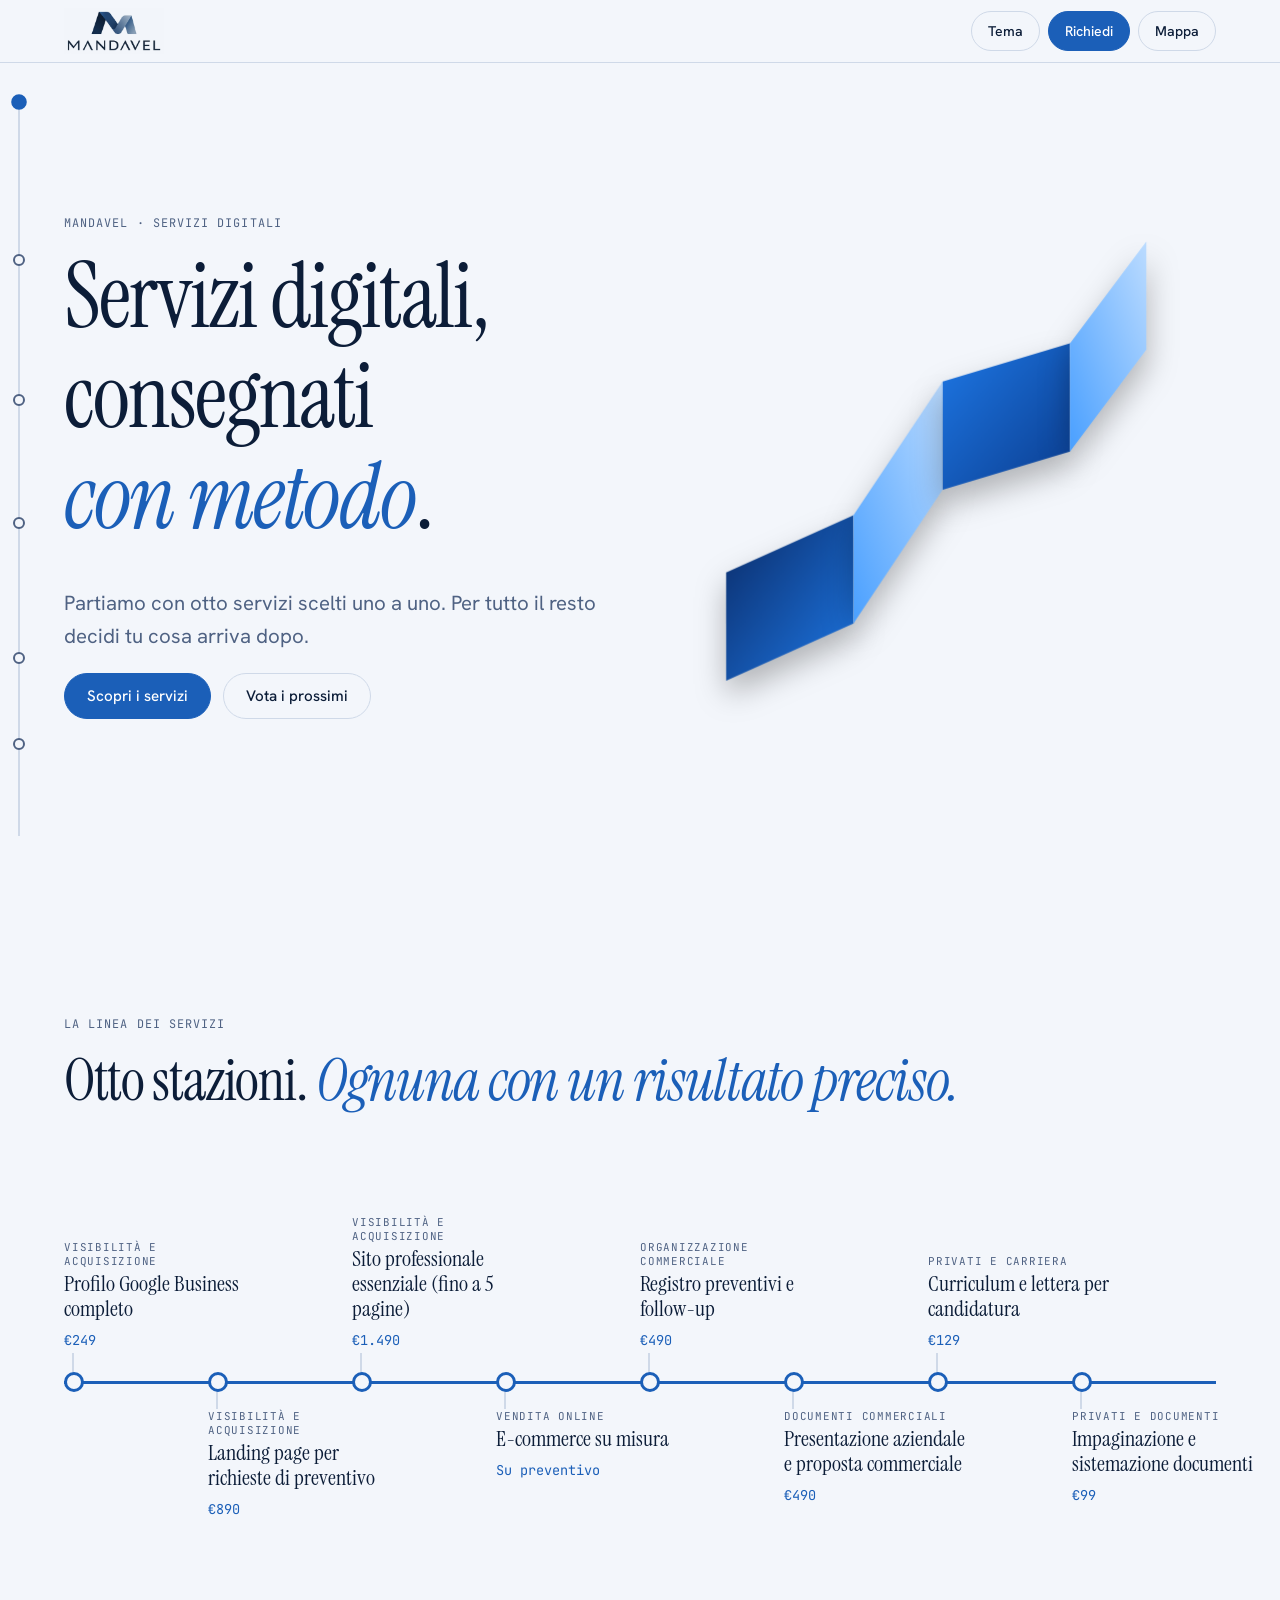
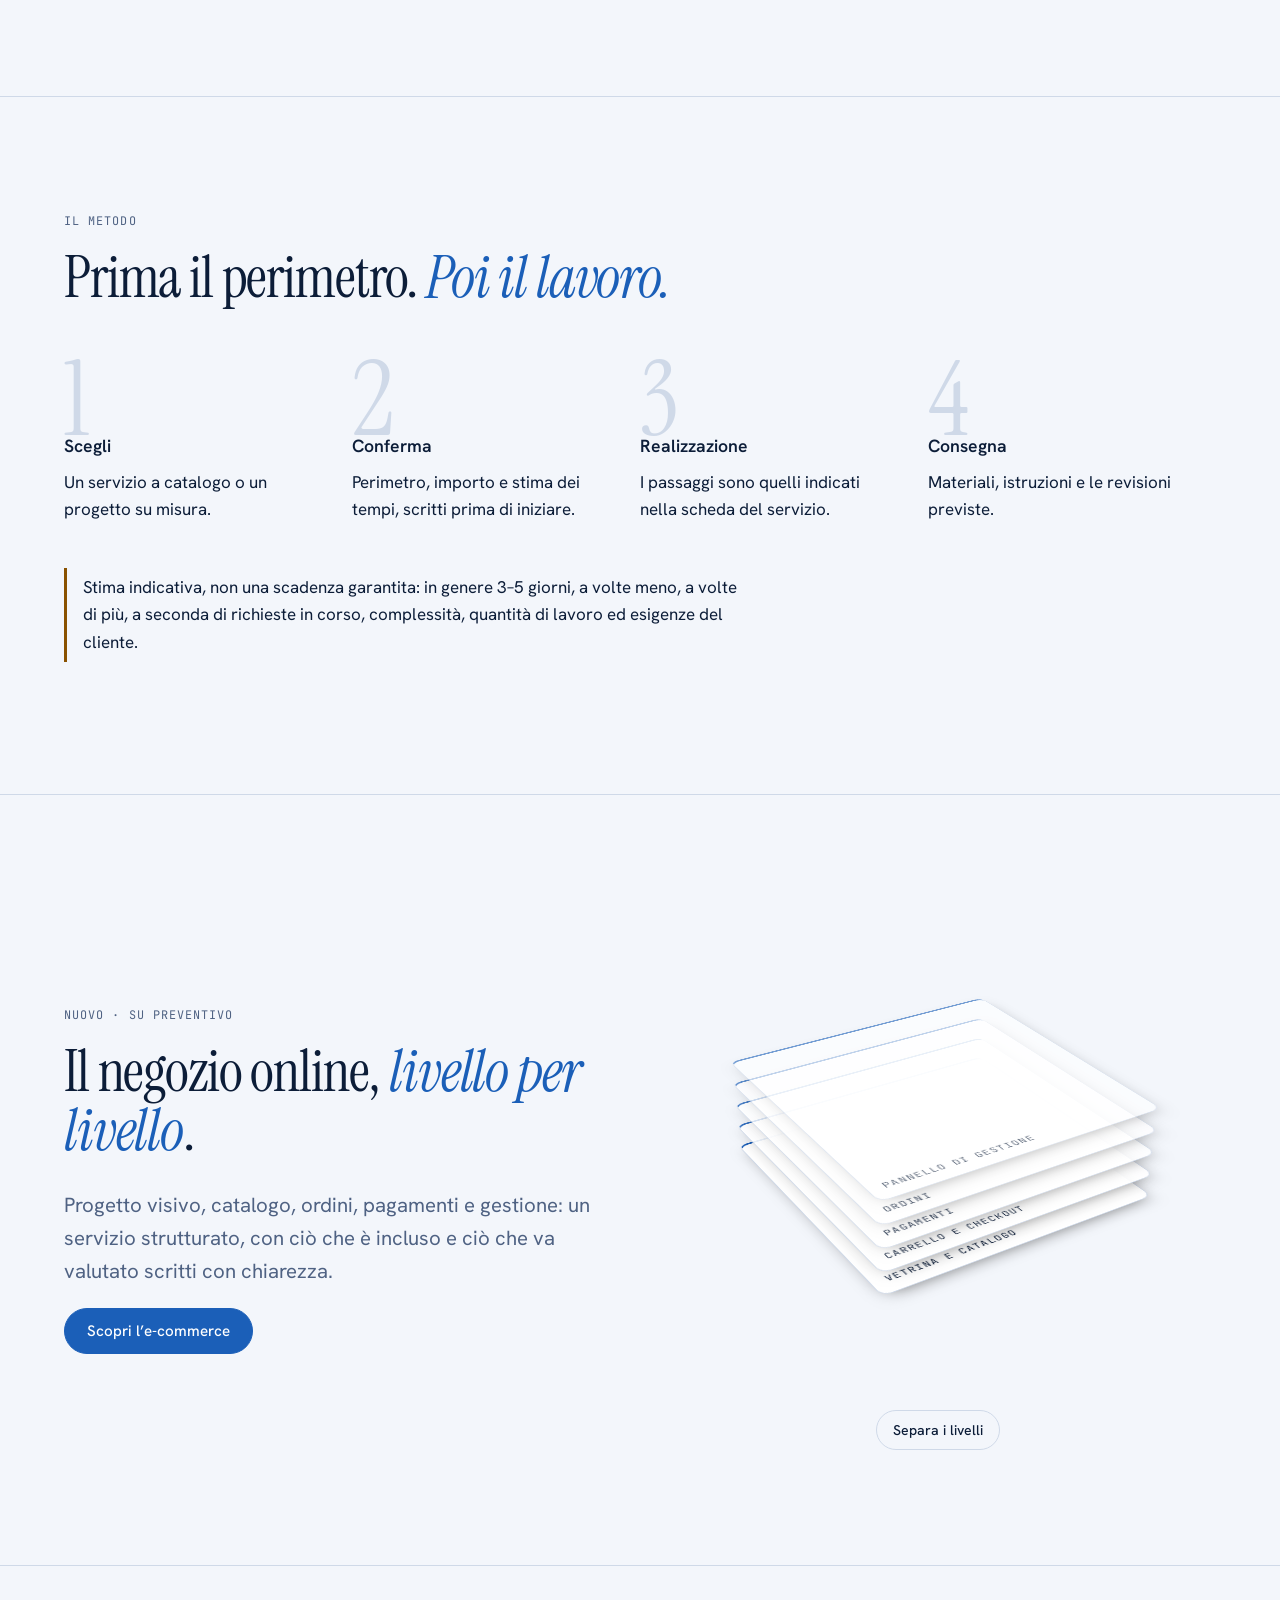
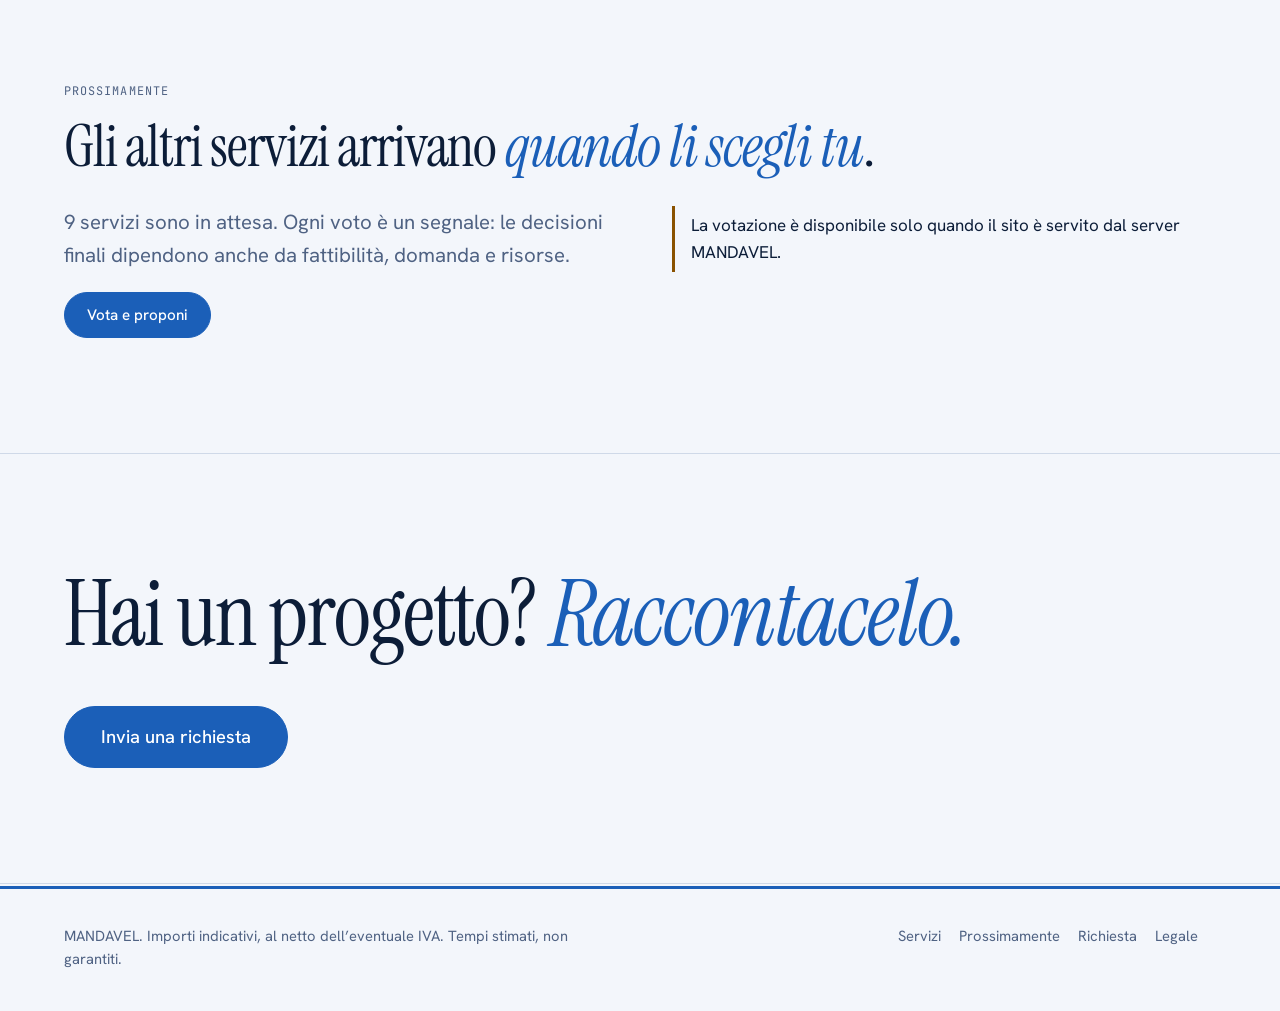
==== index.html @ 33549849 "Add files via upload" ====
<!DOCTYPE html><html lang="it"><head><meta charset="utf-8"><meta name="viewport" content="width=device-width,initial-scale=1,viewport-fit=cover">
<title>MANDAVEL | Servizi digitali, consegnati con metodo</title>
<meta name="description" content="Servizi digitali con perimetro, prezzo e tempi indicativi dichiarati: profilo Google, landing page, sito, e-commerce, preventivi, documenti. Vota i prossimi servizi.">
<meta property="og:title" content="MANDAVEL | Servizi digitali, consegnati con metodo"><meta property="og:type" content="website"><meta name="theme-color" content="#051125">
<link rel="icon" href="[data-uri]"><script>try{document.documentElement.dataset.theme=localStorage.getItem('mv-theme')||(matchMedia('(prefers-color-scheme:light)').matches?'light':'dark')}catch(e){document.documentElement.dataset.theme='dark'}
</script>
<link rel="preconnect" href="https://fonts.googleapis.com"><link rel="preconnect" href="https://fonts.gstatic.com" crossorigin>
<link href="https://fonts.googleapis.com/css2?family=Hanken+Grotesk:wght@400;500;600&family=Instrument+Serif:ital@0;1&family=JetBrains+Mono:wght@400;500&display=swap" rel="stylesheet">
<style>:root{--bg:#f3f6fb;--ink:#0c1d38;--mut:#4f6283;--line:#cfd9e8;--ac:#1b5fb8;--ac2:#0b3d8f;--on:#fff;--s1:#fff;--ok:#12724a;--wr:#8a5200;--er:#b3261e;--sh:0 30px 50px -28px rgba(12,29,56,.45);--cv1:#0b3d8f;--cv2:#bcdcff;
--dp:'Instrument Serif','Iowan Old Style','Palatino Linotype',Georgia,serif;--tx:'Hanken Grotesk',system-ui,-apple-system,'Segoe UI',sans-serif;--mo:'JetBrains Mono',ui-monospace,SFMono-Regular,Menlo,monospace;--pad:clamp(20px,5vw,72px);--e:cubic-bezier(.2,.8,.2,1);color-scheme:light}
[data-theme=dark]{--bg:#051125;--ink:#eaf1fc;--mut:#93a7c6;--line:#1a2f55;--ac:#4aa0ff;--ac2:#bcdcff;--on:#04101f;--s1:#0a1c3a;--ok:#5fd6a0;--wr:#f0b45a;--er:#ff8f86;--sh:0 34px 60px -26px rgba(0,0,0,.85),0 0 0 1px rgba(120,170,255,.07);--cv1:#0d4096;--cv2:#4aa0ff;color-scheme:dark}
*{box-sizing:border-box}html{scroll-behavior:smooth;scroll-padding-top:90px}
body{margin:0;background:var(--bg);color:var(--ink);font:400 17px/1.6 var(--tx);padding:env(safe-area-inset-top) env(safe-area-inset-right) env(safe-area-inset-bottom) env(safe-area-inset-left);overflow-x:hidden}
a{color:inherit}h1,h2,h3{margin:0 0 .5em;font-weight:400}h1,h2{font-family:var(--dp);line-height:1.02;letter-spacing:-.02em}h1{font-size:clamp(2.8rem,7vw,6rem)}h2{font-size:clamp(2rem,4.6vw,3.6rem)}h3{font-family:var(--tx);font-weight:600;font-size:1.1rem}em{font-style:italic;color:var(--ac)}
p{margin:0 0 1em;max-width:64ch}.lead{font-size:clamp(1.1rem,1.6vw,1.35rem);color:var(--mut);max-width:52ch}.mut{color:var(--mut)}.sm{font-size:.9rem}code{font-family:var(--mo);font-size:.9em;background:var(--s1);border:1px solid var(--line);border-radius:4px;padding:1px 6px}
.kk,.pk,.cap,.ex,.loc,.rk{font-family:var(--mo)}.kk{font-size:.74rem;letter-spacing:.09em;text-transform:uppercase;color:var(--mut);margin-bottom:18px}.kk a{text-decoration:none}
:focus-visible{outline:3px solid var(--ac);outline-offset:3px}.skip{position:absolute;left:-999px}.skip:focus{left:12px;top:12px;background:var(--ac);color:var(--on);padding:8px 14px;z-index:99}
.w{padding:clamp(56px,9vw,120px) var(--pad);max-width:1320px;margin:0 auto;position:relative}.w+.w{border-top:1px solid var(--line)}
.note{border-left:3px solid var(--wr);padding:6px 0 6px 16px;max-width:68ch}.er{color:var(--er);font-size:.9rem;margin:6px 0 0}.ok{color:var(--ok)}
/* controlli */
.bt{display:inline-flex;align-items:center;gap:8px;border:1px solid var(--line);background:transparent;color:var(--ink);font:500 .95rem var(--tx);padding:12px 22px;border-radius:99px;cursor:pointer;text-decoration:none;min-height:46px;position:relative;overflow:hidden;transition:transform .3s var(--e),border-color .2s,background .2s,color .2s}
.bt:hover{transform:translateY(-2px);border-color:var(--ac)}.bt:active{transform:scale(.96)}.bt.p{background:var(--ac);border-color:var(--ac);color:var(--on)}.bt.s{padding:8px 16px;min-height:40px;font-size:.88rem}.bt.big{font-size:1.15rem;padding:18px 36px}.bt[disabled]{opacity:.45;pointer-events:none}
.bt.p:after{content:"";position:absolute;inset:0;background:linear-gradient(105deg,transparent 40%,rgba(255,255,255,.35) 50%,transparent 60%);transform:translateX(-120%);transition:transform .7s var(--e)}.bt.p:hover:after{transform:translateX(120%)}
.cta{display:flex;gap:12px;flex-wrap:wrap}
/* barra alta, mappa, linea */
.top{position:fixed;top:0;left:0;right:0;z-index:50;display:flex;align-items:center;gap:16px;padding:calc(8px + env(safe-area-inset-top)) var(--pad) 8px;background:var(--bg);border-bottom:1px solid var(--line);transition:transform .5s var(--e)}.top.h{transform:translateY(-100%)}.top:focus-within{transform:none}
.lgo{display:flex}.lg{height:46px;width:auto}.lg-d{display:none;mix-blend-mode:lighten}.lg-l{mix-blend-mode:multiply}[data-theme=dark] .lg-d{display:block}[data-theme=dark] .lg-l{display:none}
.loc{font-size:.74rem;letter-spacing:.08em;text-transform:uppercase;color:var(--mut);margin-right:auto;max-width:30ch;overflow:hidden;text-overflow:ellipsis;white-space:nowrap}.tl{display:flex;gap:8px}.top .bt{white-space:nowrap}
.ov{position:fixed;inset:0;z-index:45;background:var(--bg);display:grid;grid-template-columns:1.4fr 1fr;align-items:center;gap:40px;padding:96px var(--pad) 40px;visibility:hidden;clip-path:polygon(100% 0,100% 0,100% 0,100% 0);transition:clip-path .9s var(--e),visibility 0s .9s}
.ov.open{visibility:visible;clip-path:polygon(0 0,100% 0,100% 100%,0 100%);transition:clip-path .9s var(--e)}
.ov ol{list-style:none;margin:0;padding:0 0 0 38px;position:relative}.ov ol:before{content:"";position:absolute;left:8px;top:14px;bottom:14px;width:2px;background:var(--line)}
.ov li{overflow:hidden}.ov a{display:block;position:relative;font:clamp(2.2rem,6vw,4.8rem)/1.12 var(--dp);letter-spacing:-.02em;text-decoration:none;transform:translateY(110%);transition:transform .8s var(--e),color .3s,padding .3s,opacity .3s}
.ov a:before{content:"";position:absolute;left:-36px;top:50%;width:14px;height:14px;margin-top:-7px;border-radius:50%;background:var(--bg);border:2px solid var(--mut);transition:.3s}
.ov.open a{transform:none;transition-delay:calc(var(--i,0)*70ms + 300ms),0s,0s,0s}.ov ol:hover a:not(:hover){opacity:.3}.ov a:hover,.ov a[aria-current]{color:var(--ac);padding-left:14px}.ov a:hover:before,.ov a[aria-current]:before{background:var(--ac);border-color:var(--ac)}
.ov p{font:clamp(1.3rem,2.2vw,1.8rem)/1.3 var(--dp);color:var(--mut);max-width:20ch}
.prg{position:fixed;top:0;left:0;height:2px;background:var(--ac);z-index:60;width:0}
.line{position:fixed;left:18px;top:96px;bottom:64px;width:2px;background:var(--line);z-index:30}.line i{position:absolute;left:0;top:0;width:100%;background:var(--ac)}
.line button{position:absolute;left:-5px;width:12px;height:12px;min-height:0;padding:0;border-radius:50%;border:2px solid var(--mut);background:var(--bg);cursor:pointer;transition:.3s}.line button:before{content:"";position:absolute;inset:-14px}.line button.a{background:var(--ac);border-color:var(--ac);transform:scale(1.3)}
.line span{position:absolute;left:22px;top:50%;transform:translateY(-50%);font:.72rem var(--mo);letter-spacing:.06em;text-transform:uppercase;white-space:nowrap;opacity:0;transition:opacity .2s;background:var(--bg);padding:2px 8px;pointer-events:none}.line button:hover span,.line button:focus-visible span{opacity:1}
@media(max-width:1100px){.line{display:none}}
.cv{position:fixed;inset:0;z-index:70;pointer-events:none}.cv i{position:absolute;inset:0;transition:clip-path .65s var(--e);clip-path:polygon(0 100%,0 100%,0 100%,0 100%)}.cv i:nth-child(1){background:var(--cv2)}.cv i:nth-child(2){background:var(--cv1);transition-delay:.08s}
.cv.on i{clip-path:polygon(0 0,100% 0,100% 100%,0 100%)}.cv.off i{clip-path:polygon(100% 0,100% 0,100% 100%,100% 100%)}
/* rivelazioni */
.rv{opacity:0;transform:perspective(900px) translateY(44px) rotateX(9deg);transform-origin:50% 100%;transition:opacity .9s,transform 1s var(--e)}.rv.v{opacity:1;transform:none}
/* hero */
.hero{--px:0;--py:0;--sp:0;position:relative;min-height:calc(100svh - 0px);padding:110px var(--pad) 60px;display:grid;grid-template-columns:1.1fr .9fr;align-items:center;gap:20px;max-width:1500px;margin:0 auto;overflow:hidden}
.hx{position:relative;z-index:2}.hero h1{font-size:clamp(3rem,7vw,6.6rem);line-height:.96;margin-bottom:.4em}.ml{display:block;overflow:hidden;padding:.04em 0 .12em}.ml>span{display:block;animation:up 1.2s var(--e) both;animation-delay:calc(var(--i)*140ms + 250ms)}@keyframes up{from{transform:translateY(108%) rotate(2deg)}}
.hx .kk,.hx .lead,.hx .cta{animation:fi 1s var(--e) both}.hx .kk{animation-delay:.1s}.hx .lead{animation-delay:.9s}.hx .cta{animation-delay:1.05s}@keyframes fi{from{opacity:0;transform:translateY(16px)}}
.hr{position:relative}.rb{width:100%;height:auto;max-height:78vh;overflow:visible}.ly{transform:translate(calc(var(--px)*var(--z)*-1px),calc(var(--py)*var(--z)*-1px - var(--sp)*var(--z)*5px))}
.fc{transform-box:fill-box;transform-origin:50% 100%;animation:fold 1.5s var(--e) both;animation-delay:calc(var(--i)*170ms + 250ms);filter:drop-shadow(0 24px 24px rgba(0,0,0,.28))}@keyframes fold{from{transform:scaleY(.02) skewX(-14deg);opacity:0}}
@media(max-width:900px){.hero{grid-template-columns:1fr;padding-top:100px}.hr{order:-1;max-height:240px;overflow:hidden}.rb{max-height:240px}}
/* linea dei servizi */
.trk{list-style:none;margin:70px 0 0;padding:0;display:grid;grid-template-columns:repeat(8,1fr);position:relative;height:400px}.trk:before,.trk:after{content:"";position:absolute;left:0;right:0;top:50%;height:3px;background:var(--line)}.trk:after{background:var(--ac);transform-origin:left;transform:scaleX(0);transition:transform 2s .3s var(--e)}.trk.v:after{transform:none}
.trk li{position:relative}.trk a{text-decoration:none;display:block;height:100%}.dot{position:absolute;top:50%;left:0;width:20px;height:20px;margin-top:-9px;border-radius:50%;background:var(--bg);border:3px solid var(--ac);transition:transform .4s var(--e),background .3s;z-index:2}.trk a:hover .dot,.trk a:focus-visible .dot{transform:scale(1.5);background:var(--ac)}
.lb{position:absolute;left:0;width:190px;display:block}.up .lb{bottom:calc(50% + 28px)}.dn .lb{top:calc(50% + 28px)}.lb:before{content:"";position:absolute;left:8px;width:2px;height:20px;background:var(--line)}.up .lb:before{top:100%}.dn .lb:before{bottom:100%}
.lb small{display:block;font:.68rem var(--mo);letter-spacing:.07em;text-transform:uppercase;color:var(--mut)}.lb b{display:block;font:400 1.35rem/1.15 var(--dp);margin:4px 0}.lb em{font:.85rem var(--mo);font-style:normal;color:var(--ac)}.trk a:hover b{color:var(--ac)}
@media(max-width:1000px){.trk{display:block;height:auto;margin-top:36px;padding-left:34px}.trk:before,.trk:after{left:8px;right:auto;top:0;bottom:0;width:3px;height:auto}.trk:after{transform:scaleY(0);transform-origin:top}.trk.v:after{transform:none}.trk li{padding:14px 0}.dot{left:-34px;top:20px;margin:0}.lb,.up .lb,.dn .lb{position:static;width:auto}.lb:before{display:none}}
/* metodo */
.met{display:grid;grid-template-columns:repeat(4,1fr);gap:0;margin:40px 0 28px}.met>div{padding:0 28px 0 0;position:relative}.met b{font:400 6.5rem/1 var(--dp);color:var(--line);display:block;margin-bottom:-20px;transition:color .6s}.met>div:hover b{color:var(--ac)}.met h3{position:relative}
@media(max-width:860px){.met{grid-template-columns:1fr 1fr;gap:24px}.met b{font-size:4.5rem}}
/* e-commerce: livelli */
.ec{display:grid;grid-template-columns:1fr 1fr;gap:40px;align-items:center}.exs{perspective:1200px;text-align:center;min-height:500px;display:flex;flex-direction:column;align-items:center;justify-content:center;gap:10px}
.stk{position:relative;width:min(300px,70vw);height:min(300px,70vw);transform-style:preserve-3d;transform:rotateX(58deg) rotateZ(-32deg);margin:110px 0 80px}.plate{position:absolute;inset:0;transform:translateZ(calc(var(--k)*24px));transition:transform .9s var(--e);background:var(--s1);border:1px solid var(--line);border-top:3px solid var(--ac);border-radius:10px;box-shadow:0 8px 20px -8px rgba(0,0,0,.5);display:flex;align-items:flex-end;padding:12px 14px;opacity:calc(1 - var(--k)*.1)}
.plate span{font:.7rem var(--mo);letter-spacing:.06em;text-transform:uppercase;transform:translateZ(1px);color:var(--ink)}.exs.open .plate{transform:translateZ(calc(var(--k)*70px))}
@media(max-width:860px){.ec{grid-template-columns:1fr}}
.two{display:grid;grid-template-columns:1fr 1fr;gap:clamp(24px,5vw,72px)}@media(max-width:860px){.two{grid-template-columns:1fr}}
.mini{list-style:none;padding:0;margin:0}.mini li{display:flex;justify-content:space-between;gap:16px;padding:14px 0;border-bottom:1px solid var(--line)}.mini b{font:400 1.4rem var(--dp)}.mini span{font-family:var(--mo);color:var(--ac)}
.fin{text-align:left}.fin h2{font-size:clamp(2.6rem,7vw,6rem)}
/* indice servizi */
.toc{list-style:none;margin:40px 0 0;padding:0}.toc li{border-top:1px solid var(--line)}.toc a{display:grid;grid-template-columns:90px 1fr auto;gap:24px;align-items:baseline;padding:28px 8px;text-decoration:none;transition:padding .5s var(--e),background .3s}.toc a:hover{padding-left:28px;background:var(--s1)}
.no{font:400 3.4rem/1 var(--dp);color:var(--line);transition:color .4s}.toc a:hover .no{color:var(--ac)}.tx b{display:block;font:400 clamp(1.5rem,3vw,2.4rem)/1.1 var(--dp)}.tx small{display:block;color:var(--mut);font-size:.95rem;max-width:56ch;margin-top:6px}.pr{font:1.3rem var(--mo);text-align:right}.pr small{display:block;font-size:.72rem;color:var(--mut)}
@media(max-width:760px){.toc a{grid-template-columns:50px 1fr}.pr{grid-column:2;text-align:left}.no{font-size:2.2rem}}
.soon{list-style:none;padding:0;display:flex;flex-wrap:wrap;gap:10px;margin:24px 0}.soon li{border:1px dashed var(--mut);border-radius:99px;padding:8px 16px;color:var(--mut)}
/* pagina servizio */
.sv .svh{padding:130px var(--pad) 30px;max-width:1320px;margin:0 auto}.sv .svh h1{max-width:16ch}.svb{max-width:1320px;margin:0 auto;padding:20px var(--pad) 100px;display:grid;grid-template-columns:1fr 340px;gap:clamp(24px,4vw,64px);align-items:start}
.v-a .viz{grid-column:1/-1}.v-a .txt{grid-column:1}.v-a .buy{grid-column:2;grid-row:2}.v-b .viz{position:sticky;top:96px;grid-column:1}.v-b .txt{grid-column:2/3}.v-c .viz{grid-column:2;grid-row:1;position:sticky;top:96px}.v-c .txt{grid-column:1;grid-row:1}.v-c .buy{grid-column:2;grid-row:2}.v-e .viz{grid-column:1/-1}.v-e .txt{grid-column:1}.v-e .buy{grid-column:2;grid-row:2}
.v-b .svb{grid-template-columns:1fr 1fr}.v-b .buy{grid-column:1/-1;grid-row:2;display:grid;grid-template-columns:1fr 2fr;gap:24px;align-items:center}
.txt section{padding:26px 0;border-top:1px solid var(--line)}.txt h2{font:600 .8rem var(--mo);letter-spacing:.09em;text-transform:uppercase;color:var(--mut);margin-bottom:14px}.ls{padding-left:1.1em;margin:0 0 1em}.ls li{margin:.35em 0;max-width:62ch}
.st{list-style:none;padding:0;margin:0;counter-reset:s;position:relative}.st:before{content:"";position:absolute;left:13px;top:12px;bottom:12px;width:2px;background:var(--line)}.st li{counter-increment:s;display:flex;gap:16px;padding:8px 0;position:relative}.st li:before{content:counter(s);flex:none;width:28px;height:28px;border-radius:50%;background:var(--bg);border:2px solid var(--ac);text-align:center;font:.78rem/24px var(--mo);z-index:1}
.inc{display:grid;grid-template-columns:1fr 1fr;gap:28px}.buy{position:sticky;top:96px;border:1px solid var(--line);background:var(--s1);border-radius:16px;padding:26px;box-shadow:var(--sh)}.buy .bt{width:100%;justify-content:center;margin-top:8px}.pzz{font:400 3rem/1 var(--dp);margin:0 0 4px}
@media(max-width:960px){.svb,.v-b .svb{grid-template-columns:1fr}.v-a .viz,.v-b .viz,.v-c .viz,.v-e .viz,.v-a .txt,.v-b .txt,.v-c .txt,.v-e .txt,.buy,.v-a .buy,.v-b .buy,.v-c .buy,.v-e .buy{grid-column:1;grid-row:auto;position:static}.v-b .buy{display:block}.buy{order:-1}.inc{grid-template-columns:1fr}.sv .svh{padding-top:110px}}
/* visualizzazioni */
.viz{min-width:0}.vz{border:1px solid var(--line);background:var(--s1);border-radius:16px;padding:clamp(18px,3vw,34px);box-shadow:var(--sh)}.cap{font-size:.84rem;color:var(--mut);margin:18px 0 0;min-height:2.6em}.ex{font-size:.7rem;letter-spacing:.06em;text-transform:uppercase;color:var(--wr);margin:10px 0 0}
.seg{display:inline-flex;border:1px solid var(--line);border-radius:99px;padding:3px;margin-bottom:14px}.seg button{border:0;background:none;color:var(--ink);font:500 .88rem var(--tx);padding:8px 18px;border-radius:99px;cursor:pointer;min-height:38px;transition:.3s}.seg button[aria-pressed=true]{background:var(--ac);color:var(--on)}
.chk{list-style:none;padding:0;margin:0 0 16px}.chk li{display:flex;justify-content:space-between;padding:10px 0;border-bottom:1px solid var(--line)}.chk .y{color:var(--ok)}.chk .n{color:var(--wr)}.chk b{font:.8rem var(--mo);text-transform:uppercase;letter-spacing:.05em;font-weight:400}[data-m=pre] .dv,[data-m=post] .pv{display:none}[data-m=post] .chk b{color:var(--ok)}
.meter{height:8px;background:var(--line);border-radius:4px;overflow:hidden}.meter i{display:block;height:100%;width:33%;background:var(--ac);transition:width 1s var(--e)}[data-m=post] .meter i{width:100%}
.pk{font-size:.8rem;letter-spacing:.03em}.pks{display:flex;gap:8px;flex-wrap:wrap}.pks .pk,.kids .pk,.root .pk{border:1px solid var(--line);background:var(--bg);color:var(--ink);border-radius:8px;padding:10px 14px;cursor:pointer;min-height:44px;transition:.3s var(--e)}.pk[aria-pressed=true]{border-color:var(--ac);background:var(--ac);color:var(--on)}
.wire{display:grid;gap:8px;perspective:900px;max-width:560px}.blk{text-align:left;border:1px solid var(--line);background:var(--bg);color:var(--ink);border-radius:8px;padding:16px;cursor:pointer;transform:rotateX(6deg) rotateY(-8deg);transform-origin:left center;transition:transform .5s var(--e),background .3s;min-height:50px}.blk[aria-pressed=true]{background:var(--ac);color:var(--on);transform:rotateX(0) rotateY(0) translateX(18px) scale(1.03);box-shadow:var(--sh)}
.tree{text-align:center}.root{margin-bottom:28px}.kids{display:grid;grid-template-columns:repeat(4,1fr);gap:10px;position:relative}.kids:before{content:"";position:absolute;top:-14px;left:12%;right:12%;height:14px;border:2px solid var(--line);border-bottom:0}@media(max-width:600px){.kids{grid-template-columns:1fr 1fr}.kids:before{display:none}}
.flow{--s:0}.pipe{height:6px;background:var(--line);border-radius:3px;margin-top:18px;overflow:hidden}.pipe i{display:block;height:100%;width:calc(25% + var(--s)*25%);background:var(--ac);transition:width .7s var(--e)}
.deck{position:relative;height:230px;perspective:900px;margin:10px 0 24px}.sl{position:absolute;left:calc(var(--i)*17%);top:calc(var(--i)*10px);width:56%;aspect-ratio:16/9;background:var(--bg);border:1px solid var(--line);border-top:3px solid var(--ac);border-radius:8px;padding:14px;transform:rotateY(-20deg) translateZ(calc(var(--i)*36px));transition:transform .6s var(--e),z-index 0s;box-shadow:var(--sh)}.sl:hover{transform:rotateY(0) translateZ(90px) translateY(-14px);z-index:5}.sl b{font:400 1.2rem var(--dp)}
.bar{display:block;height:9px;background:var(--line);border-radius:3px;margin:11px 0}.page{max-width:380px;margin:0 auto;background:var(--bg);border:1px solid var(--line);padding:18px;border-radius:4px;display:grid;gap:8px}.nm{font:400 1.5rem var(--dp)}.zn{text-align:left;border:1px solid transparent;background:none;color:var(--ink);padding:10px;border-radius:6px;cursor:pointer;display:block;transition:.3s}.zn span{font:.7rem var(--mo);letter-spacing:.08em;text-transform:uppercase;display:block;margin-bottom:4px}.zn[aria-pressed=true]{background:var(--ac);color:var(--on)}.zn[aria-pressed=true] .bar{background:rgba(255,255,255,.5)}
.docs{position:relative;height:280px}.doc{position:absolute;inset:0;padding:22px;background:var(--bg);border:1px solid var(--line);border-radius:6px}.doc b{font:400 1.3rem var(--dp)}.neat{clip-path:inset(0 0 0 var(--x));border-color:var(--ac)}.messy .bar:nth-child(odd){transform:rotate(-2deg) translateX(8px)}.messy .bar:nth-child(even){transform:rotate(1.5deg) translateX(-6px)}.messy b{display:inline-block;transform:rotate(-3deg);font-size:1rem}
.ba input[type=range]{width:100%;accent-color:var(--ac);min-height:34px;margin-top:10px}
@media(prefers-reduced-motion:reduce){*,*:before,*:after{animation:none!important;transition:none!important}html{scroll-behavior:auto}.rv,.ov a{opacity:1;transform:none}.stk{transform:rotateX(58deg) rotateZ(-32deg)}}
/* votazione */
.bar2{display:flex;gap:8px;flex-wrap:wrap;margin:26px 0}.chip{border:1px solid var(--line);background:transparent;color:var(--ink);font:500 .9rem var(--tx);padding:8px 16px;border-radius:99px;cursor:pointer;min-height:42px;transition:.3s}.chip[aria-pressed=true]{background:var(--ac);border-color:var(--ac);color:var(--on)}
.rank{list-style:none;padding:0;margin:0}.rank li{display:grid;grid-template-columns:76px 1fr 260px;gap:24px;align-items:center;padding:26px 0;border-top:1px solid var(--line)}.rk{font:400 3.4rem/1 var(--dp);color:var(--ac)}.rt h3{font:400 1.7rem/1.1 var(--dp);margin-bottom:6px}.rt p{margin:0 0 6px;color:var(--mut)}
.vt{display:grid;grid-template-columns:1fr auto auto;gap:4px 10px;align-items:center}.vt .bt{grid-column:1/-1}.vb{height:6px;background:var(--line);border-radius:3px;overflow:hidden}.vb i{display:block;height:100%;background:var(--ac);transition:width .8s var(--e)}.vt b{font:400 1.9rem var(--dp)}.vt small{color:var(--mut)}
.stt{font:.7rem var(--mo);letter-spacing:.05em;text-transform:uppercase;border:1px solid var(--line);border-radius:99px;padding:2px 10px;display:inline-block}.s1{color:var(--ac)}.s3,.s4{color:var(--ok)}.s5{color:var(--mut)}.s2{color:var(--wr)}
@media(max-width:860px){.rank li{grid-template-columns:44px 1fr}.vt{grid-column:2}.rk{font-size:2.4rem}}
/* moduli */
form{display:grid;gap:18px;max-width:720px}label{display:block;font-weight:500;margin-bottom:6px}input,select,textarea{width:100%;font:inherit;color:var(--ink);background:var(--s1);border:1px solid var(--line);border-radius:8px;padding:13px;min-height:48px;transition:border-color .2s}input:focus,select:focus,textarea:focus{border-color:var(--ac)}textarea{min-height:130px}[aria-invalid=true]{border-color:var(--er)}.g2{display:grid;grid-template-columns:1fr 1fr;gap:16px}@media(max-width:640px){.g2{grid-template-columns:1fr}}
.ck{display:flex;gap:12px;align-items:flex-start}.ck input{width:24px;min-height:24px;margin-top:3px}.ck label{margin:0;font-weight:400}.hp{position:absolute!important;left:-9999px;width:1px;height:1px}.done{border:1px solid var(--ok);border-radius:16px;padding:28px;max-width:720px}
details{border-top:1px solid var(--line);padding:16px 0}summary{cursor:pointer;font-weight:500}
footer{border-top:1px solid var(--line);padding:40px var(--pad);display:flex;flex-wrap:wrap;gap:20px 48px;justify-content:space-between;font-size:.92rem;color:var(--mut)}footer a{text-decoration:none;margin-right:18px}footer a:hover{color:var(--ac)}footer p{margin:0}
</style></head><body>
<a class="skip" href="#app">Vai al contenuto</a>
<header class="top"><a class="lgo" href="#/" aria-label="MANDAVEL, home"><img class="lg lg-d" src="[data-uri]" alt="MANDAVEL" height="46" width="103"><img class="lg lg-l" src="[data-uri]" alt="MANDAVEL" height="46" width="100"></a><span class="loc" id="loc" aria-hidden="true"></span><div class="tl"><button class="bt s" id="th" type="button">Tema</button><a class="bt s p" href="#/richiedi">Richiedi</a><button class="bt s" id="mb" type="button" aria-expanded="false" aria-controls="nav">Mappa</button></div></header>
<nav class="ov" id="nav" aria-label="Mappa del sito"><ol>
<li><a href="#/" style="--i:0" data-d="Il punto di partenza.">Partenza</a></li><li><a href="#/servizi" style="--i:1" data-d="Otto servizi attivi, con perimetro, prezzo e tempi indicativi.">Servizi</a></li><li><a href="#/servizio/E01" style="--i:2" data-d="Negozi online su misura, su preventivo.">E-commerce</a></li><li><a href="#/prossimamente" style="--i:3" data-d="Vota i prossimi servizi e proponi i tuoi.">Prossimamente</a></li><li><a href="#/richiedi" style="--i:4" data-d="Descrivi un progetto o richiedi un servizio.">Richiesta</a></li><li><a href="#/contatti" style="--i:5" data-d="Come scriverci.">Contatti</a></li><li><a href="#/legale" style="--i:6" data-d="Privacy, cookie, condizioni.">Legale</a></li></ol><p id="ovd">Scegli la prossima stazione.</p></nav>
<main id="app" tabindex="-1"></main>
<footer><p>MANDAVEL. Importi indicativi, al netto dell’eventuale IVA. Tempi stimati, non garantiti.</p><p><a href="#/servizi">Servizi</a><a href="#/prossimamente">Prossimamente</a><a href="#/richiedi">Richiesta</a><a href="#/legale">Legale</a></p></footer>
<div class="cv" aria-hidden="true"><i></i><i></i></div><div class="line" id="line"></div><div class="prg" id="prg"></div>
<script>window.CATALOG={"services": [{"id": "M01", "category": "Visibilità e acquisizione", "name": "Profilo Google Business completo", "price": 249, "kind": "Una tantum", "problem": "L’attività compare con dati incompleti o non aggiornati quando un cliente la cerca.", "audience": "Negozi, artigiani, attività locali, studi con sede idonea.", "deliverables": "Scheda creata o revisionata; checklist prima/dopo; guida di gestione.", "scope": "Verifica idoneità, categorie, orari, contatti, servizi, descrizione, immagini fornite, un giro di correzioni.", "tools": "Google Business Profile, Fogli Google, editor immagini.", "steps": "Audit → autorizzazione e accessi → aggiornamento dati → controllo qualità → consegna.", "extras": "Foto professionali, sedi multiple, risoluzione controversie e recuperi complessi.", "limits": "Posizionamento non garantito; verifica della scheda dipende da Google; niente recensioni false.", "edge": "Audit prima/dopo, proprietà sempre del cliente, istruzioni riutilizzabili.", "audience_type": "aziende", "launch": true}, {"id": "M02", "category": "Visibilità e acquisizione", "name": "Landing page per richieste di preventivo", "price": 890, "kind": "Una tantum", "problem": "Clienti interessati non capiscono l’offerta o non trovano un modo semplice per contattare l’impresa.", "audience": "PMI di servizi, professionisti, installatori, consulenti.", "deliverables": "Pagina responsive pubblicata, modulo funzionante, testo e handoff tecnico.", "scope": "Una pagina fino a 7 sezioni, CTA, form, SEO di base, test mobile, fino a due revisioni.", "tools": "HTML/CSS o CMS visuale, moduli, hosting del cliente, analytics essenziali se autorizzati.", "steps": "Intervista → schema offerta → prototipo → implementazione → test → pubblicazione.", "extras": "Hosting, copy esteso, traduzioni, integrazioni CRM, campagne pubblicitarie.", "limits": "Non promettere un numero di lead; privacy e consenso del modulo da verificare.", "edge": "Messaggio centrato su un servizio preciso, prove di funzionamento del form e misurazione richieste.", "audience_type": "aziende", "launch": true}, {"id": "M03", "category": "Visibilità e acquisizione", "name": "Sito professionale essenziale (fino a 5 pagine)", "price": 1490, "kind": "Una tantum", "problem": "L’impresa ha un sito assente, superato o poco chiaro per clienti e partner.", "audience": "Piccole aziende e professionisti con offerta stabile.", "deliverables": "Sito fino a 5 pagine pubblicato, pagine legali predisposte dal cliente o legale, mini manuale.", "scope": "Template personalizzato, mobile, contatti, SEO tecnica elementare, due revisioni, caricamento contenuti forniti.", "tools": "WordPress o builder professionale; hosting e dominio intestati al cliente.", "steps": "Mappa del sito → contenuti → costruzione → responsive → verifiche → pubblicazione.", "extras": "Fotografia, testi originali estesi, accessibilità specialistica, lingue, prenotazioni, ecommerce.", "limits": "Nessuna garanzia di indicizzazione/posizionamento; non vendere conformità normativa automatica.", "edge": "Obiettivi commerciali chiari e passaggio di consegne documentato.", "audience_type": "aziende", "launch": true}, {"id": "M04", "category": "Visibilità e acquisizione", "name": "Prenotazioni online per servizi e appuntamenti", "price": 390, "kind": "Una tantum", "problem": "Prenotazioni gestite via messaggi e telefonate causano doppie prenotazioni e perdita di tempo.", "audience": "Saloni, consulenti, tutor, studi e operatori di servizi.", "deliverables": "Pagina prenotazione funzionante, calendario con regole base, guida per il titolare.", "scope": "Configurazione su una piattaforma standard, fino a 3 tipi appuntamento, notifiche native, test.", "tools": "Calendly o alternative, calendario cliente, pagina/link di prenotazione.", "steps": "Analisi agenda → configurazione → simulazioni → istruzioni.", "extras": "Pagamenti, multi-sede, multi-staff avanzato, integrazioni personalizzate.", "limits": "Licenze esterne del cliente; no sistemi clinici o gestione dati sanitari.", "edge": "Prova con scenari reali e regole esplicite per cancellazioni.", "audience_type": "aziende", "launch": false}, {"id": "M05", "category": "Organizzazione commerciale", "name": "CRM essenziale: contatti e opportunità", "price": 790, "kind": "Una tantum", "problem": "Contatti e opportunità si perdono in email, rubriche e file separati.", "audience": "Microimprese B2B, studi commerciali non regolati, imprese di servizi.", "deliverables": "Pipeline configurata, importazione fino a 200 contatti autorizzati, 60 minuti di formazione.", "scope": "Fino a 3 utenti, 1 pipeline, campi essenziali, etichette e promemoria nativi.", "tools": "HubSpot, Pipedrive, Bigin o CRM equivalente; foglio mappatura dati.", "steps": "Mappa processo → selezione piano → pulizia dati → setup → test → formazione.", "extras": "Migrazioni grandi, API, fatturazione elettronica, automazioni complesse, licenze.", "limits": "Serve governance privacy e titolarità account; nessuna integrazione promessa senza test.", "edge": "Progetto delimitato, adozione guidata, report consegna su ciò che funziona.", "audience_type": "aziende", "launch": false}, {"id": "M06", "category": "Organizzazione commerciale", "name": "Registro preventivi e follow-up", "price": 490, "kind": "Una tantum", "problem": "Un preventivo inviato viene dimenticato o non si sa a che punto è.", "audience": "Artigiani, installatori, consulenti, piccole squadre commerciali.", "deliverables": "File modificabile con fasi, scadenze, stato, filtri e mini guida.", "scope": "Un processo standard, fino a 10 campi, modelli base, validazioni e riepilogo.", "tools": "Excel o Google Sheets, formule e convalida dati.", "steps": "Intervista → prototipo con dati fittizi → test su casi → consegna.", "extras": "Integrazioni software, preventivi fiscali, ERP, automazioni esterne.", "limits": "Non sostituisce CRM aziendale o programma di fatturazione.", "edge": "Nessun abbonamento obbligatorio; uso autonomo e struttura facilmente comprensibile.", "audience_type": "aziende", "launch": true}, {"id": "M07", "category": "Organizzazione commerciale", "name": "Cruscotto KPI vendite e attività", "price": 590, "kind": "Una tantum", "problem": "I risultati si misurano a fine mese con numeri incoerenti e fogli difficili da leggere.", "audience": "Piccole imprese con dati ordinati, liberi professionisti.", "deliverables": "Cruscotto con 5 KPI e grafici, modello dati, guida aggiornamento.", "scope": "Una fonte CSV/XLSX, fino a 5 indicatori, una dashboard, una revisione.", "tools": "Excel, Google Sheets o Looker Studio; controlli su dati di esempio.", "steps": "Definizione KPI → verifica dati → costruzione → test totali → guida.", "extras": "ETL, sistemi multipli, API, aggiornamenti in tempo reale.", "limits": "Disponibile solo con dati utilizzabili e verificabili; nessuna previsione di vendite.", "edge": "Indicatori legati a decisioni pratiche e riconciliazione dei totali.", "audience_type": "aziende", "launch": false}, {"id": "M08", "category": "Documenti commerciali", "name": "Presentazione aziendale e proposta commerciale", "price": 490, "kind": "Una tantum", "problem": "L’impresa deve spiegare l’offerta a clienti o partner ma ha slide confuse e poco convincenti.", "audience": "PMI B2B, consulenti, agenti commerciali, startup non regolamentate.", "deliverables": "Presentazione modificabile fino a 12 slide e PDF, due revisioni.", "scope": "Gerarchia dei messaggi, layout coerente, dati forniti dal cliente, grafici semplici.", "tools": "PowerPoint, Google Slides o editor slide; asset con licenza.", "steps": "Brief → storyboard → stesura → impaginazione → controllo numeri → consegna.", "extras": "Scrittura da zero con ricerca, illustrazioni originali, motion, traduzioni.", "limits": "Non inventare testimonianze, risultati, clienti o certificazioni.", "edge": "Doppio file editabile/PDF; controllo fonti e numeri senza claim inventati.", "audience_type": "aziende", "launch": true}, {"id": "M09", "category": "Documenti commerciali", "name": "Catalogo o listino PDF professionale", "price": 390, "kind": "Una tantum", "problem": "Prezzi e servizi sono distribuiti in messaggi, documenti informali o foto.", "audience": "Attività di servizi, artigiani, operatori turistici, negozi.", "deliverables": "PDF navigabile e file sorgente modificabile fino a 8 pagine.", "scope": "Gerarchia offerte, tabelle, indice se necessario, due revisioni.", "tools": "Canva, InDesign o editor equivalente e controllo esportazione PDF.", "steps": "Raccolta dati → struttura → impaginazione → verifica prezzi → consegna.", "extras": "Stampa, foto, cataloghi complessi, oltre 8 pagine.", "limits": "Il cliente approva ogni prezzo, titolo e informazione commerciale prima della pubblicazione.", "edge": "Modello aggiornabile dal cliente, costi extra trasparenti.", "audience_type": "aziende", "launch": false}, {"id": "M10", "category": "Relazione con i clienti", "name": "Avvio newsletter e modulo iscrizione", "price": 490, "kind": "Una tantum", "problem": "Un’attività non ha un canale ordinato per informare clienti che hanno scelto di ricevere comunicazioni.", "audience": "Professionisti, aziende di servizi, piccoli negozi con contatti raccolti lecitamente.", "deliverables": "Template email, modulo iscrizione, pagina consenso da validare, primo invio di test, guida.", "scope": "Una lista autorizzata, un template, welcome email semplice, un test end-to-end.", "tools": "Brevo, MailerLite, VOXmail o equivalente; dominio del cliente.", "steps": "Revisione processo consensi → configurazione → template → test iscrizione/revoca → consegna.", "extras": "Database, campagne mensili, copy illimitato, integrazioni avanzate, licenze.", "limits": "Solo contatti con base giuridica idonea; verifiche privacy necessarie.", "edge": "Consegna con procedura cancellazione iscrizione e attenzione alla qualità del dato.", "audience_type": "aziende", "launch": false}, {"id": "M11", "category": "Assistenza continuativa", "name": "Aggiornamento contenuti del sito", "price": 160, "kind": "Mensile", "problem": "Prezzi, orari, servizi e comunicazioni sul sito rimangono obsoleti.", "audience": "Clienti esistenti con sito già tecnicamente accessibile e documentato.", "deliverables": "Fino a 4 piccoli aggiornamenti al mese e riepilogo interventi.", "scope": "Modifiche testuali/immagini già fornite; massimo 2,5 ore lavoro mensili.", "tools": "CMS del cliente, checklist, registro richieste.", "steps": "Richieste → priorità → modifiche → controllo mobile → report.", "extras": "Backup tecnici, patch, incident response, creazione pagine, licenze.", "limits": "Niente disponibilità H24; modifiche solo su sistemi per cui sono stati verificati accesso e competenze.", "edge": "Canone senza promesse di manutenzione tecnica universale.", "audience_type": "aziende", "launch": false}, {"id": "M12", "category": "Assistenza continuativa", "name": "Gestione essenziale presenza locale", "price": 99, "kind": "Mensile", "problem": "Orari, servizi e informazioni della scheda locale invecchiano.", "audience": "Attività locali con scheda già verificata.", "deliverables": "Due aggiornamenti al mese, controllo informazioni e mini riepilogo.", "scope": "Fino a due contenuti o variazioni mensili e risposta bozza a max 3 recensioni autentiche da approvare.", "tools": "Google Business Profile, foglio piano contenuti.", "steps": "Raccolta aggiornamenti → verifica → pubblicazione → rendiconto.", "extras": "Fotografie, moderazione quotidiana, casi di sospensione e gestione crisi.", "limits": "Niente acquisto recensioni né promesse di posizionamento.", "edge": "Comunicazione umana, piccoli interventi documentati.", "audience_type": "aziende", "launch": false}, {"id": "M13", "category": "Privati e carriera", "name": "Curriculum e lettera per candidatura", "price": 129, "kind": "Una tantum", "problem": "Il candidato ha esperienze valide ma non le racconta con chiarezza.", "audience": "Privati, neolaureati, persone che cercano un nuovo lavoro.", "deliverables": "CV personalizzato in DOCX/PDF e una lettera adattabile, una revisione.", "scope": "Un colloquio di raccolta dati entro 30 min; una lingua; una candidatura tipo.", "tools": "Word/Google Docs, editor PDF, controllo ortografico.", "steps": "Questionario → verifica fatti → struttura → redazione → revisione → consegna.", "extras": "LinkedIn, doppia lingua, consulenza HR, colloqui simulati.", "limits": "Non promettere compatibilità universale ATS o assunzione; se serve coaching qualificato è separato.", "edge": "No invenzioni, file editabile, linguaggio aderente all’esperienza reale.", "audience_type": "privati", "launch": true}, {"id": "M14", "category": "Privati e carriera", "name": "Mini-sito portfolio personale", "price": 490, "kind": "Una tantum", "problem": "Un professionista individuale non ha un posto ordinato dove mostrare progetti e recapiti.", "audience": "Freelance, creativi, candidati e studenti con portfolio pronto.", "deliverables": "One-page responsive con 4 sezioni, modulo contatto semplice o link, guida.", "scope": "Progetti e testi forniti dal cliente; una revisione; hosting escluso.", "tools": "HTML/CSS o builder, hosting cliente, ottimizzazioni essenziali.", "steps": "Brief → selezione progetti → bozza → implementazione → pubblicazione.", "extras": "Blog, autenticazione, booking, custom backend, fotografie.", "limits": "Attenzione a diritti di immagini e progetti di terzi.", "edge": "Semplice da aggiornare, chiara proprietà dei contenuti.", "audience_type": "privati", "launch": false}, {"id": "M15", "category": "Privati e documenti", "name": "Impaginazione e sistemazione documenti", "price": 99, "kind": "Una tantum", "problem": "Un documento importante è disordinato, difficile da leggere o non modificabile.", "audience": "Privati, studenti, associazioni, piccoli professionisti.", "deliverables": "Documento pulito fino a 15 pagine in PDF e formato modificabile.", "scope": "Stili, titoli, indice semplice, tabelle standard e un giro revisioni.", "tools": "Word/Google Docs, editor PDF e controllo di layout.", "steps": "Ricezione → controlli contenuto → impaginazione → prova export → consegna.", "extras": "Trascrizione massiva, scrittura accademica sostitutiva, traduzioni, formule complesse.", "limits": "Niente produzione fraudolenta di attestati, firme o documenti ufficiali.", "edge": "Prezzo chiaro a progetto e nessuna modifica sostanziale senza consenso.", "audience_type": "privati", "launch": true}, {"id": "M16", "category": "Privati e documenti", "name": "Affiancamento digitale da remoto (60 minuti)", "price": 75, "kind": "Per sessione", "problem": "Una persona non riesce a organizzare file, email, strumenti online o fare operazioni di base in autonomia.", "audience": "Privati adulti e piccoli titolari di attività.", "deliverables": "Sessione online di 60 minuti e breve checklist personalizzata.", "scope": "Una sola tematica ordinaria: posta, archiviazione, videochiamate, moduli digitali non riservati.", "tools": "Videochiamata, condivisione schermo sotto controllo cliente, guida testuale.", "steps": "Definizione obiettivo → sessione guidata → riepilogo e autonomia.", "extras": "Trasferte, recupero account, hardware, app bancarie e pratiche amministrative.", "limits": "Mai richiedere credenziali/SPID; non operare in vece del cliente su sistemi protetti.", "edge": "Apprendimento pratico, senza prendere controllo di password o identità.", "audience_type": "privati", "launch": false}]};</script><script>(()=>{'use strict';
const $=(s,e=document)=>e.querySelector(s),$$=(s,e=document)=>[...e.querySelectorAll(s)];
const esc=s=>String(s??'').replace(/[&<>"']/g,c=>({'&':'&amp;','<':'&lt;','>':'&gt;','"':'&quot;',"'":'&#39;'}[c]));
const eur=n=>'€'+n.toLocaleString('it-IT');
const RM=matchMedia('(prefers-reduced-motion:reduce)').matches,FINE=matchMedia('(hover:hover) and (pointer:fine)').matches;
const sp=(t,d)=>t.split(d).map(x=>x.trim().replace(/\.$/,'')).filter(Boolean),li=a=>'<ul class="ls">'+a.map(x=>`<li>${esc(x)}</li>`).join('')+'</ul>';
const NOTE='Stima indicativa, non una scadenza garantita: in genere 3–5 giorni, a volte meno, a volte di più, a seconda di richieste in corso, complessità, quantità di lavoro ed esigenze del cliente.';
/* ---------- dati ---------- */
const ECOM={id:'E01',category:'Vendita online',name:'E-commerce su misura',price:null,kind:'Su preventivo',launch:true,audience_type:'aziende',
problem:'Vendi prodotti, ma non hai un negozio online all’altezza, oppure quello che hai non regge ordini, pagamenti e gestione quotidiana.',
audience:'Aziende e professionisti che vogliono vendere online prodotti o servizi acquistabili.',
deliverables:'Identità visiva e esperienza di acquisto del negozio; Negozio sviluppato con pagine essenziali (home, categorie, scheda prodotto, carrello, checkout, pagine informative); Catalogo organizzato e caricato per il numero di articoli concordato; Gestione ordini con stati e notifiche; Pagamenti configurati su un sistema concordato; Negozio ottimizzato per smartphone; Pannello di gestione con guida all’uso',
scope:'Percorso standard: progetto visivo del negozio, sviluppo delle pagine essenziali, struttura del catalogo e caricamento iniziale concordato, flusso d’ordine con notifiche, un metodo di pagamento configurato sull’account del cliente, ottimizzazione mobile, area di gestione e formazione all’uso.',
extras:'Molti prodotti o varianti, integrazione con gestionale o magazzino, spedizioni e corrieri complessi, marketplace, fatturazione elettronica, multilingua o multivaluta, abbonamenti, area clienti avanzata, migrazione da un negozio esistente, testi e foto dei prodotti',
steps:'Richiesta → Valutazione e preventivo → Progetto del negozio → Sviluppo e catalogo → Test di pagamenti e ordini → Consegna e formazione',
tools:'La piattaforma viene scelta insieme al cliente in base al progetto.',
limits:'Il prezzo non è fisso: viene definito dopo una valutazione; Piattaforma, hosting, dominio, commissioni di pagamento e licenze sono a carico del cliente salvo diversa indicazione; Nessuna promessa di vendite, traffico o posizionamento; Condizioni di vendita, privacy e adempimenti fiscali vanno verificati con un professionista'};
const ORDER=['M01','M02','M03','E01','M06','M08','M13','M15'],ALL=[...window.CATALOG.services.filter(s=>s.launch),ECOM],byId=id=>ALL.find(s=>s.id===id);
const LIVE=ORDER.map(byId),SOON=window.CATALOG.services.filter(s=>!s.launch);
const pz=s=>s.price?eur(s.price):'Su preventivo',kd=s=>s.price?({'Una tantum':'una tantum','Mensile':'al mese','Per sessione':'a sessione'}[s.kind]||''):'dopo la valutazione';
const PIT={M01:{h:'Quando ti cercano, devono trovare la <em>verità</em>.',v:'a'},M02:{h:'Una pagina, un solo compito: <em>farti scrivere</em>.',v:'b'},M03:{h:'L’attività in <em>cinque pagine</em>, non una di più.',v:'c'},
E01:{h:'Un negozio online costruito attorno ai <em>tuoi prodotti</em>.',v:'e'},M06:{h:'Nessun preventivo <em>dimenticato</em>.',v:'a'},M08:{h:'Presentarti e proporre senza <em>ricominciare da zero</em>.',v:'b'},
M13:{h:'Il primo documento che leggono di <em>te</em>.',v:'c'},M15:{h:'Documenti che si <em>leggono</em>, non che si decifrano.',v:'a'}};
/* ---------- api ---------- */
let API=null,FUT=[],STATUSES={};
const api=async(p,o={})=>{const r=await fetch('/api'+p,{credentials:'same-origin',method:o.method||'GET',headers:{'Content-Type':'application/json','X-MV':'1'},body:o.body?JSON.stringify(o.body):undefined});let j={};try{j=await r.json()}catch{}if(!r.ok)throw Object.assign(new Error(j.error||'Errore di rete'),{status:r.status});return j};
const probe=async()=>{try{await api('/health');API=true;await loadFut()}catch{API=false}};
const loadFut=async()=>{const j=await api('/future');FUT=j.services;STATUSES=j.statuses};
const audL={aziende:'Aziende',professionisti:'Professionisti',privati:'Privati','':'Tutti'};
/* ---------- visualizzazioni (esempi dimostrativi, dati fittizi) ---------- */
const bars=(...w)=>w.map(x=>`<i class="bar" style="width:${x}%"></i>`).join('');
const pick=(items,cls='')=>`<div class="pks ${cls}" role="group">${items.map((x,i)=>`<button type="button" class="pk" data-d="${esc(x[1])}" aria-pressed="${i===0}">${esc(x[0])}</button>`).join('')}</div>`;
const VIZ={
M01:()=>{const c=['Categoria principale','Orari aggiornati','Descrizione','Servizi elencati','Contatti','Immagini'],pre=[1,0,0,0,1,0];return`<div class="vz audit" data-m="pre"><div class="seg" role="group" aria-label="Vista"><button type="button" data-m="pre" aria-pressed="true">Prima</button><button type="button" data-m="post" aria-pressed="false">Dopo</button></div><ul class="chk">${c.map((x,i)=>`<li><span>${x}</span><b class="${pre[i]?'y':'n'}"><span class="pv">${pre[i]?'Presente':'Mancante'}</span><span class="dv">Completo</span></b></li>`).join('')}</ul><div class="meter" aria-hidden="true"><i></i></div><p class="cap">Checklist prima/dopo: l’audit è parte della consegna.</p></div>`},
M02:()=>{const s=[['Proposta','Titolo e promessa: in tre secondi si capisce cosa offri.'],['Cosa offri','I servizi o i benefici principali, senza giri di parole.'],['Come funziona','I passaggi dalla richiesta alla consegna.'],['Domande frequenti','Le obiezioni più comuni, risolte prima del contatto.'],['Modulo','Il modulo funzionante: pochi campi, richiesta chiara.'],['Contatti','Recapiti per chi preferisce scrivere.']];return`<div class="vz anat"><div class="wire">${s.map((x,i)=>`<button type="button" class="pk blk" data-d="${esc(x[1])}" aria-pressed="${i===0}" style="--i:${i}">${x[0]}</button>`).join('')}</div><p class="cap" aria-live="polite">${s[0][1]}</p><p class="ex">Esempio di struttura: fino a 7 sezioni, con form e CTA.</p></div>`},
M03:()=>{const n=[['Home','Presenta l’attività e porta alle pagine giuste.'],['Offerta','Cosa fai e per chi, con le informazioni che servono per decidere.'],['Chi siamo','Chi c’è dietro l’attività e perché fidarsi.'],['Contatti','Come raggiungervi, con modulo e recapiti.'],['Pagina a scelta','Una quinta pagina decisa insieme in base all’attività.']];return`<div class="vz tree"><div class="root"><button type="button" class="pk" data-d="${esc(n[0][1])}" aria-pressed="true">Home</button></div><div class="kids">${n.slice(1).map(x=>`<button type="button" class="pk" data-d="${esc(x[1])}" aria-pressed="false">${x[0]}</button>`).join('')}</div><p class="cap" aria-live="polite">${n[0][1]}</p><p class="ex">Struttura tipo: fino a 5 pagine responsive.</p></div>`},
M06:()=>{const s=[['Inviato','Il preventivo è registrato con importo, data e cliente.'],['In attesa','Resta visibile finché il cliente non risponde.'],['Follow-up','Una scadenza ricorda quando richiamare.'],['Chiuso','Accettato o non accettato: la storia resta consultabile.']];return`<div class="vz flow">${pick(s,'steps')}<div class="pipe" aria-hidden="true"><i></i></div><p class="cap" aria-live="polite">${s[0][1]}</p><p class="ex">Percorso tipo di un preventivo nel registro.</p></div>`},
M08:()=>{const s=['Chi siamo','Cosa facciamo','La proposta'];return`<div class="vz fan"><div class="deck">${s.map((x,i)=>`<div class="sl" style="--i:${i}"><b>${x}</b>${bars(70,55,62)}</div>`).join('')}</div><p class="cap">Struttura tipo: presentazione aziendale e proposta commerciale con la stessa identità.</p></div>`},
M13:()=>{const z=[['Profilo','Poche righe che dicono chi sei e cosa cerchi.'],['Esperienza','Ordinata per rilevanza, non solo per data.'],['Formazione','Percorso di studi e corsi pertinenti.'],['Competenze','Quelle richieste dall’annuncio, in evidenza.']];return`<div class="vz cv-a"><div class="page"><b class="nm">Nome Cognome</b>${z.map((x,i)=>`<button type="button" class="pk zn" data-d="${esc(x[1])}" aria-pressed="${i===0}"><span>${x[0]}</span>${bars(90,60)}</button>`).join('')}</div><p class="cap" aria-live="polite">${z[0][1]}</p><p class="ex">Anatomia di un curriculum (esempio con dati fittizi).</p></div>`},
M15:()=>`<div class="vz ba" style="--x:50%"><div class="docs"><div class="doc messy" aria-hidden="true"><b>titolo?</b>${bars(95,40,80,55,90,30)}</div><div class="doc neat" aria-hidden="true"><b>Titolo</b>${bars(100,100,100,100,100,60)}</div></div><label class="sm" for="ba">Trascina: prima e dopo l’impaginazione</label><input id="ba" type="range" min="5" max="95" value="50"><p class="cap">Stesso contenuto: cambia solo l’ordine, la gerarchia e la leggibilità.</p></div>`,
E01:()=>`<div class="vz ecx">${exploded()}<p class="cap">I livelli di un negozio online: ognuno va progettato, e alcuni vanno valutati caso per caso.</p></div>`};
function exploded(){const L=['Vetrina e catalogo','Carrello e checkout','Pagamenti','Ordini','Pannello di gestione'];return`<div class="exs"><div class="stk" id="stk">${L.map((x,i)=>`<div class="plate" style="--k:${i}"><span>${x}</span></div>`).join('')}</div><button type="button" class="bt s" id="spread" aria-pressed="false">Separa i livelli</button></div>`}
/* ---------- pagine ---------- */
const RB=`<svg class="rb" viewBox="0 0 800 800" aria-hidden="true" focusable="false"><defs><linearGradient id="g1" x1="0" y1="0" x2="1" y2="1"><stop offset="0" stop-color="#0a2a66"/><stop offset="1" stop-color="#1e78e6"/></linearGradient><linearGradient id="g2" x1="0" y1="1" x2="1" y2="0"><stop offset="0" stop-color="#4aa0ff"/><stop offset="1" stop-color="#bcdcff"/></linearGradient><linearGradient id="g3" x1="0" y1="0" x2="1" y2="1"><stop offset="0" stop-color="#1e78e6"/><stop offset="1" stop-color="#0b3d8f"/></linearGradient></defs>
<g class="ly" style="--z:10"><polygon class="fc" style="--i:0" fill="url(#g1)" points="30,560 230,470 230,640 30,730"/></g><g class="ly" style="--z:24"><polygon class="fc" style="--i:1" fill="url(#g2)" points="230,470 370,260 370,430 230,640"/></g><g class="ly" style="--z:38"><polygon class="fc" style="--i:2" fill="url(#g3)" points="370,260 570,200 570,370 370,430"/></g><g class="ly" style="--z:54"><polygon class="fc" style="--i:3" fill="url(#g2)" points="570,200 690,40 690,210 570,370"/></g></svg>`;
function home(){const live=FUT.filter(s=>s.votes>0).slice(0,3);
return`<section class="hero" data-n="Partenza"><div class="hx"><p class="kk">MANDAVEL · Servizi digitali</p><h1><span class="ml" style="--i:0"><span>Servizi digitali,</span></span><span class="ml" style="--i:1"><span>consegnati</span></span><span class="ml" style="--i:2"><span><em>con metodo</em>.</span></span></h1><p class="lead">Partiamo con otto servizi scelti uno a uno. Per tutto il resto decidi tu cosa arriva dopo.</p><p class="cta"><a class="bt p" href="#/servizi">Scopri i servizi</a><a class="bt" href="#/prossimamente">Vota i prossimi</a></p></div><div class="hr">${RB}</div></section>
<section class="w" data-n="La linea"><p class="kk">La linea dei servizi</p><h2>Otto stazioni. <em>Ognuna con un risultato preciso.</em></h2><ol class="trk">${LIVE.map((s,i)=>`<li class="${i%2?'dn':'up'}" style="--i:${i}"><a href="#/servizio/${s.id}"><span class="dot"></span><span class="lb"><small>${esc(s.category)}</small><b>${esc(s.name)}</b><em>${pz(s)}</em></span></a></li>`).join('')}</ol></section>
<section class="w" data-n="Il metodo"><p class="kk">Il metodo</p><h2>Prima il perimetro. <em>Poi il lavoro.</em></h2><div class="met">${[['Scegli','Un servizio a catalogo o un progetto su misura.'],['Conferma','Perimetro, importo e stima dei tempi, scritti prima di iniziare.'],['Realizzazione','I passaggi sono quelli indicati nella scheda del servizio.'],['Consegna','Materiali, istruzioni e le revisioni previste.']].map((x,i)=>`<div style="--i:${i}"><b>${i+1}</b><h3>${x[0]}</h3><p>${x[1]}</p></div>`).join('')}</div><p class="note">${NOTE}</p></section>
<section class="w ec" data-n="E-commerce"><div><p class="kk">Nuovo · Su preventivo</p><h2>Il negozio online, <em>livello per livello</em>.</h2><p class="lead">Progetto visivo, catalogo, ordini, pagamenti e gestione: un servizio strutturato, con ciò che è incluso e ciò che va valutato scritti con chiarezza.</p><a class="bt p" href="#/servizio/E01">Scopri l’e-commerce</a></div>${exploded()}</section>
<section class="w" data-n="Decidi tu"><p class="kk">Prossimamente</p><h2>Gli altri servizi arrivano <em>quando li scegli tu</em>.</h2><div class="two"><div><p class="lead">${SOON.length} servizi sono in attesa. Ogni voto è un segnale: le decisioni finali dipendono anche da fattibilità, domanda e risorse.</p><a class="bt p" href="#/prossimamente">Vota e proponi</a></div><div>${API===false?'<p class="note">La votazione è disponibile solo quando il sito è servito dal server MANDAVEL.</p>':live.length?`<ol class="mini">${live.map(s=>`<li><b>${esc(s.name)}</b><span>${s.votes} ${s.votes===1?'voto':'voti'}</span></li>`).join('')}</ol>`:'<p class="mut">Nessun voto ancora: il primo è tuo.</p>'}</div></div></section>
<section class="w fin" data-n="Richiesta"><h2>Hai un progetto? <em>Raccontacelo.</em></h2><a class="bt p big" href="#/richiedi">Invia una richiesta</a></section>`}
function servizi(){return`<section class="w" data-n="Indice"><p class="kk">Servizi disponibili</p><h1>Il catalogo, <em>in ordine di viaggio</em>.</h1><p class="lead">Otto servizi attivi. Importi indicativi, al netto dell’eventuale IVA.</p><ol class="toc">${LIVE.map((s,i)=>`<li style="--i:${i}"><a href="#/servizio/${s.id}"><span class="no">${String(i+1).padStart(2,'0')}</span><span class="tx"><b>${esc(s.name)}</b><small>${esc(s.problem)}</small></span><span class="pr">${pz(s)}<small>${kd(s)}</small></span></a></li>`).join('')}</ol></section>
<section class="w" data-n="Prossimamente"><p class="kk">Prossimamente</p><h2>In attesa del tuo voto</h2><p class="lead">Non sono ancora richiedibili.</p><ul class="soon">${SOON.map(s=>`<li>${esc(s.name)}</li>`).join('')}</ul><a class="bt p" href="#/prossimamente">Vota i prossimi servizi</a></section>`}
function servizio(id){const s=byId(id);if(!s)return nf();const P=PIT[id],e=id==='E01';
return`<article class="sv v-${P.v}"><header class="svh" data-n="Panoramica"><p class="kk"><a href="#/servizi">Servizi</a> / ${esc(s.category)}</p><h1>${P.h}</h1><p class="lead">${esc(s.problem)}</p></header><div class="svb"><div class="viz">${VIZ[id]()}<p class="ex">Esempio dimostrativo con dati fittizi.</p></div><div class="txt">
<section data-n="Per chi"><h2>Per chi è</h2><p>${esc(s.audience)}</p></section><section data-n="Cosa ricevi"><h2>Cosa ricevi</h2>${li(sp(s.deliverables,';'))}</section>
<section data-n="Come si svolge"><h2>Come si svolge</h2><ol class="st">${sp(s.steps,'→').map(x=>`<li>${esc(x)}</li>`).join('')}</ol></section>
<section data-n="Perimetro"><h2>${e?'Percorso standard e valutazione':'Incluso e non incluso'}</h2><div class="inc"><div><h3>${e?'Percorso standard':'Incluso'}</h3><p>${esc(s.scope)}</p></div><div><h3>${e?'Richiede valutazione personalizzata':'Su richiesta, a parte'}</h3>${li(sp(s.extras,','))}</div></div></section>
<section><h2>Limiti e condizioni</h2>${li(sp(s.limits,';'))}</section></div>
<aside class="buy"><p class="kk">${e?'Prezzo':'Importo indicativo'}</p><p class="pzz">${pz(s)}</p><p class="sm">${e?'Definito dopo la valutazione del progetto.':kd(s)+'. Al netto dell’eventuale IVA.'}</p><h3>Tempi</h3><p class="sm">${e?'Dipendono dalla complessità e vengono stimati dopo la valutazione.':NOTE}</p><a class="bt p" href="#/richiedi/${id}">${e?'Richiedi una valutazione':'Richiedi questo servizio'}</a></aside></div></article>`}
/* voto */
const statusCls={in_votazione:'s1',in_valutazione:'s2',in_realizzazione:'s3',disponibile:'s4',non_prevista:'s5'};
let AUDF='';
function rankHTML(){let L=FUT.filter(s=>!AUDF||s.audience===AUDF);const max=Math.max(0,...FUT.map(s=>s.votes));
return L.map((s,i)=>`<li data-id="${esc(s.id)}"><span class="rk">${s.votes>0?i+1:'·'}</span><div class="rt"><h3>${esc(s.name)}</h3><p>${esc(s.summary)}</p><p class="sm"><span class="stt ${statusCls[s.status]||''}">${esc(s.label)}</span> <span class="mut">${esc(audL[s.audience]||'')}${s.origin==='proposta'?' · proposta della community':''}</span></p></div><div class="vt"><div class="vb" aria-hidden="true"><i style="width:${max?Math.round(s.votes/max*100):0}%"></i></div><b>${s.votes}</b><small>${s.votes===1?'voto':'voti'}</small><button type="button" class="bt s ${s.voted?'p':''}" data-vote="${esc(s.id)}" aria-pressed="${s.voted}" ${s.open?'':'disabled'}>${s.open?(s.voted?'Hai votato':'Vota'):'Votazione chiusa'}</button></div></li>`).join('')||'<li class="mut">Nessun servizio in questa categoria.</li>'}
function prossimamente(){
const off=API===false?`<p class="note" role="status">Il sistema di voto è collegato al server MANDAVEL, che qui non è raggiungibile. Avvia il sito con <code>node server.js</code>: finché non è attivo non mostro numeri né permetto voti.</p>`:'';
return`<section class="w" data-n="Classifica"><p class="kk">Prossimamente</p><h1>Decidi cosa <em>arriva dopo</em>.</h1><p class="lead">Vota i servizi che vorresti trovare su MANDAVEL. La classifica si basa solo sui voti realmente registrati.</p><p class="note">Un voto non è una promessa: il servizio più votato non è automaticamente approvato. Le decisioni dipendono anche da fattibilità tecnica, domanda effettiva e risorse disponibili.</p>${off}
<div class="bar2" role="group" aria-label="Filtra">${['','aziende','professionisti','privati'].map(a=>`<button type="button" class="chip" data-aud="${a}" aria-pressed="${AUDF===a}">${a?audL[a]:'Tutti'}</button>`).join('')}</div><p id="vmsg" class="er" role="alert" hidden></p>
<ol class="rank" id="rank" aria-live="polite">${API?rankHTML():SOON.map(s=>`<li><span class="rk">·</span><div class="rt"><h3>${esc(s.name)}</h3><p>${esc(s.problem)}</p></div></li>`).join('')}</ol>
<p class="sm mut">Stati: ${Object.values(STATUSES).join(' · ')||'Approvata e in votazione · In valutazione per lo sviluppo · In fase di realizzazione · Disponibile su MANDAVEL · Non prevista al momento'}.</p></section>
<section class="w two" data-n="Proponi"><div><p class="kk">Proponi</p><h2>Manca <em>qualcosa</em>?</h2><p class="lead">Suggerisci un servizio. Ogni proposta viene esaminata prima di essere pubblicata.</p>
<form id="pf" novalidate><div><label for="pn">Nome del servizio</label><input id="pn" maxlength="80" required><p class="er" id="e-pn" hidden></p></div><div><label for="pp">Che problema vuoi risolvere?</label><textarea id="pp" maxlength="600" required></textarea><p class="er" id="e-pp" hidden></p></div><div><label for="px">Quale soluzione ti aspetti da MANDAVEL?</label><textarea id="px" maxlength="600" required></textarea><p class="er" id="e-px" hidden></p></div><div><label for="pa">Per chi? (facoltativo)</label><select id="pa"><option value="">Preferisco non indicarlo</option><option value="aziende">Un’azienda</option><option value="professionisti">Un professionista</option><option value="privati">Un privato</option></select></div><input class="hp" id="pw" tabindex="-1" autocomplete="off" aria-hidden="true"><button class="bt p" type="submit" ${API?'':'disabled'}>Invia la proposta</button><div id="pout" role="status" aria-live="polite"></div></form></div>
<div><p class="kk">Segui una proposta</p><h2>Dov’è <em>arrivata</em>?</h2><p>Inserisci il codice ricevuto all’invio.</p><form id="tf" novalidate><label for="tc">Codice proposta</label><input id="tc" maxlength="8" autocomplete="off" style="text-transform:uppercase"><button class="bt" type="submit" ${API?'':'disabled'}>Controlla</button><div id="tout" role="status" aria-live="polite"></div></form></div></section>`}
function richiedi(arg){const sel=arg&&byId(arg)?arg:'';
const E=(n,l,x='',t='text')=>`<div><label for="${n}">${l}</label><input id="${n}" type="${t}" ${x}><p class="er" id="e-${n}" hidden></p></div>`;
return`<section class="w" data-n="Richiesta"><p class="kk">Richiesta</p><h1>Raccontaci <em>il progetto</em>.</h1><p class="lead">Poche informazioni, quelle utili a una prima valutazione. Nessun pagamento in questa fase.</p>${API===false?'<p class="note" role="status">Il server MANDAVEL non è raggiungibile: non posso registrare la richiesta. Avvia il sito con <code>node server.js</code>.</p>':''}
<form id="rf" novalidate><div><label for="rs">Servizio</label><select id="rs"><option value="">Scegli…</option>${LIVE.map(s=>`<option value="${s.id}" ${s.id===sel?'selected':''}>${esc(s.name)}</option>`).join('')}<option value="Altro">Altro progetto su misura</option></select><p class="er" id="e-rs" hidden></p></div>
<div><label for="rk">Tipo di richiesta</label><select id="rk"><option>Servizio a catalogo</option><option>Servizio a catalogo con modifiche</option><option>Progetto su misura</option></select></div>
<div><label for="rb">Descrizione del progetto</label><textarea id="rb" maxlength="1500"></textarea><p class="er" id="e-rb" hidden></p></div>
<div class="g2"><div><label for="rg">Budget indicativo (facoltativo)</label><select id="rg"><option value="">Preferisco non indicarlo</option><option>Fino a €500</option><option>€500 – €1.500</option><option>€1.500 – €5.000</option><option>Oltre €5.000</option></select></div><div><label for="rt">Tempi desiderati (facoltativo)</label><select id="rt"><option value="">Nessuna preferenza</option><option>Il prima possibile</option><option>Entro un mese</option><option>Non ho fretta</option></select></div></div>
${E('rr','Link di riferimento (facoltativo)','placeholder="https://"','url')}<div class="g2">${E('rn','Nome e cognome','autocomplete="name"')}${E('re','Email','autocomplete="email"','email')}</div><div class="g2">${E('rp','Telefono (facoltativo)','autocomplete="tel"','tel')}${E('ra','Azienda (facoltativo)')}</div>
<input class="hp" id="rw" tabindex="-1" autocomplete="off" aria-hidden="true"><div class="ck"><input type="checkbox" id="rc"><label for="rc">Ho letto l’<a href="#/legale">informativa privacy</a> e acconsento al trattamento dei dati per rispondere a questa richiesta.</label></div><p class="er" id="e-rc" hidden></p>
<button class="bt p" type="submit" ${API===false?'disabled':''}>Invia la richiesta</button><div id="rout" role="status" aria-live="polite"></div></form></section>`}
const contatti=()=>`<section class="w"><p class="kk">Contatti</p><h1>Il canale è <em>la richiesta</em>.</h1><p class="lead">Per servizi, preventivi e progetti su misura usa il modulo: arriva direttamente a MANDAVEL e riceve un codice di riferimento. Altri canali (telefono, email di assistenza) non sono ancora attivi e verranno pubblicati quando lo saranno.</p><a class="bt p" href="#/richiedi">Apri il modulo</a></section>`;
const legale=()=>`<section class="w"><p class="kk">Informazioni legali</p><h1>Testi da <em>completare</em>.</h1><p class="note">Bozze informative: vanno completate con i dati del titolare (denominazione, sede, partita IVA, contatti) e riviste da un professionista prima della pubblicazione.</p>${[['Informativa privacy','Il sito registra: le richieste che invii (nome, email, descrizione); le proposte di servizi; i voti, associati a un identificativo casuale salvato in un cookie tecnico e a un’impronta non reversibile della rete, usati solo per evitare voti multipli. Non vengono usati cookie di profilazione.'],['Cookie e archiviazione','Cookie tecnico “mv_v” (identificativo casuale per l’integrità dei voti, durata 1 anno). Il tema scelto è salvato nel browser.'],['Termini di servizio','Da redigere.'],['Condizioni di acquisto','Da redigere. Importi indicativi, al netto dell’eventuale IVA; pagamenti non attivi sul sito.']].map(x=>`<details><summary>${x[0]}</summary><p class="mut">${x[1]}</p></details>`).join('')}</section>`;
const nf=()=>`<section class="w"><h1>Pagina <em>non trovata</em>.</h1><a class="bt p" href="#/">Torna alla partenza</a></section>`;
/* ---------- router ---------- */
const ROUTES={'':[home,'MANDAVEL | Servizi digitali, consegnati con metodo'],servizi:[servizi,'Servizi | MANDAVEL'],prossimamente:[prossimamente,'Vota i prossimi servizi | MANDAVEL'],richiedi:[richiedi,'Richiedi un servizio | MANDAVEL'],contatti:[contatti,'Contatti | MANDAVEL'],legale:[legale,'Informazioni legali | MANDAVEL']};
const app=$('#app'),ov=$('#nav'),cv=$('.cv'),hdr=$('.top');let busy=0,pnd=0,cur='';
function nav(){const[p,a]=location.hash.replace(/^#\/?/,'').split('/');let h,t;
if(p==='servizio'){const s=byId(a);h=servizio(a);t=(s?s.name:'Servizio')+' | MANDAVEL'}else{const r=ROUTES[p||''];h=r?r[0](a):nf();t=r?r[1]:'Pagina non trovata | MANDAVEL'}
app.innerHTML=h;document.title=t;cur=p||'';$('#loc').textContent=p?t.split(' | ')[0]:'';
$$('#nav a').forEach(x=>{const m=x.getAttribute('href')==='#/'+(p==='servizio'?'servizi':p||'');x.toggleAttribute('aria-current',m)});
closeOv();scrollTo({top:0,behavior:'instant'});app.focus({preventScroll:true});post()}
function go(){if(RM){nav();return}if(busy){pnd=1;return}busy=1;cv.className='cv on';setTimeout(()=>{nav();cv.className='cv off';setTimeout(()=>{cv.className='cv';busy=0;if(pnd){pnd=0;nav()}},650)},600)}
const closeOv=()=>{ov.classList.remove('open');$('#mb').setAttribute('aria-expanded','false')};
/* ---------- comportamenti dopo il rendering ---------- */
let io,LINE=[];
function post(){
if(!RM){io=new IntersectionObserver(es=>es.forEach(x=>{if(x.isIntersecting){x.target.classList.add('v');io.unobserve(x.target)}}),{threshold:.12});
$$('.w>h2,.w>.kk,.trk,.met>div,.toc li,.inc,.st li,.viz,.buy,.rank li,.ec>*,.fin>*,.two>div').forEach((e,i)=>{e.classList.add('rv');e.style.transitionDelay=(i%4)*70+'ms';io.observe(e)})}
const st=$$('#app [data-n]'),ln=$('#line');ln.innerHTML='<i id="lp"></i>';LINE=st;
if(st.length>2&&innerWidth>1100)st.forEach(s=>{const b=document.createElement('button');b.type='button';b.setAttribute('aria-label',s.dataset.n);b.innerHTML='<span>'+s.dataset.n+'</span>';b.onclick=()=>s.scrollIntoView({behavior:RM?'auto':'smooth'});s._b=b;ln.append(b)});
placeLine();scrollFx();
if(cur==='prossimamente'&&API)loadFut().then(()=>{const r=$('#rank');if(r&&cur==='prossimamente')r.innerHTML=rankHTML()}).catch(()=>{});
if(cur===''&&API)loadFut().then(()=>{if(cur===''){const t=$('.w[data-n="Decidi tu"]');if(t){const l=FUT.filter(s=>s.votes>0).slice(0,3),b=t.querySelector('.two>div:last-child');if(b)b.innerHTML=l.length?`<ol class="mini">${l.map(s=>`<li><b>${esc(s.name)}</b><span>${s.votes} ${s.votes===1?'voto':'voti'}</span></li>`).join('')}</ol>`:'<p class="mut">Nessun voto ancora: il primo è tuo.</p>'}}}).catch(()=>{})}
function placeLine(){const H=document.documentElement.scrollHeight;LINE.forEach(s=>{if(s._b)s._b.style.top=Math.min(98,s.offsetTop/H*100)+'%'})}
let ly=0;function scrollFx(){const y=scrollY,H=document.documentElement.scrollHeight-innerHeight||1,p=y/H;$('#prg').style.width=p*100+'%';const lp=$('#lp');if(lp)lp.style.height=p*100+'%';
hdr.classList.toggle('h',y>ly&&y>200&&!ov.classList.contains('open'));ly=y;
let a=null;LINE.forEach(s=>{if(s._b){s._b.classList.remove('a');if(s.getBoundingClientRect().top<innerHeight*.5)a=s}});if(a&&a._b)a._b.classList.add('a');
const rb=$('.hero');if(rb)rb.style.setProperty('--sp',Math.min(1,y/innerHeight))}
/* ribbon + inclinazione: un solo ciclo, solo se serve */
let tx=0,ty=0,px=0,py=0;
function frame(){requestAnimationFrame(frame);const h=$('.hero');if(h){px+=(tx-px)*.06;py+=(ty-py)*.06;h.style.setProperty('--px',px.toFixed(3));h.style.setProperty('--py',py.toFixed(3))}
const k=$('#stk');if(k){const r=k._r||(k._r={x:0,y:0,tx:0,ty:0});r.x+=(r.tx-r.x)*.1;r.y+=(r.ty-r.y)*.1;k.style.transform=`rotateX(${58+r.y}deg) rotateZ(${-32+r.x}deg)`}}
addEventListener('pointermove',e=>{if(!FINE)return;tx=e.clientX/innerWidth-.5;ty=e.clientY/innerHeight-.5;const k=$('#stk');if(k&&k._r){const b=k.parentElement.getBoundingClientRect();k._r.tx=((e.clientX-b.left)/b.width-.5)*14;k._r.ty=((e.clientY-b.top)/b.height-.5)*-10}},{passive:true});
addEventListener('scroll',scrollFx,{passive:true});addEventListener('resize',placeLine);
/* ---------- azioni ---------- */
const say=(el,msg,cls='er')=>{el.hidden=!msg;el.textContent=msg||'';el.className=cls};
const fieldErr=(id,m)=>{const e=$('#e-'+id),i=$('#'+id);if(e){e.hidden=!m;e.textContent=m||''}if(i)i.setAttribute('aria-invalid',!!m);return m};
document.addEventListener('click',async e=>{const t=e.target.closest('button,a');if(!t)return;const d=t.dataset;
if(t.id==='th'){const n=document.documentElement.dataset.theme==='dark'?'light':'dark';document.documentElement.dataset.theme=n;try{localStorage.setItem('mv-theme',n)}catch{}ui()}
else if(t.id==='mb'){const o=ov.classList.toggle('open');t.setAttribute('aria-expanded',o);document.body.style.overflow=o?'hidden':'';t.textContent=o?'Chiudi':'Mappa';if(o){hdr.classList.remove('h');setTimeout(()=>$('a',ov).focus({preventScroll:true}),500)}}
else if(t.closest('#nav')&&t.tagName==='A'){closeOv();document.body.style.overflow='';$('#mb').textContent='Mappa'}
else if(d.m){const v=t.closest('.vz');v.dataset.m=d.m;$$('button',t.parentElement).forEach(b=>b.setAttribute('aria-pressed',b===t))}
else if(t.classList.contains('pk')){const v=t.closest('.vz');$$('.pk',v).forEach(b=>b.setAttribute('aria-pressed',b===t));$('.cap',v).textContent=d.d;if(v.classList.contains('flow')){const i=$$('.pk',v).indexOf(t);v.style.setProperty('--s',i)}}
else if(t.id==='spread'){const o=t.getAttribute('aria-pressed')!=='true';t.setAttribute('aria-pressed',o);t.closest('.exs').classList.toggle('open',o);t.textContent=o?'Riunisci i livelli':'Separa i livelli'}
else if(d.aud!==undefined&&t.classList.contains('chip')){AUDF=d.aud;$$('.bar2 .chip').forEach(b=>b.setAttribute('aria-pressed',b===t));$('#rank').innerHTML=rankHTML()}
else if(d.vote){const msg=$('#vmsg');say(msg,'');t.disabled=true;const on=t.getAttribute('aria-pressed')!=='true',r=$('#rank'),f=new Map($$('li',r).map(l=>[l.dataset.id,l.getBoundingClientRect().top]));
try{const j=await api('/vote',{method:'POST',body:{id:d.vote,on}});FUT=j.services;r.innerHTML=rankHTML();if(!RM)$$('li',r).forEach(l=>{const o=f.get(l.dataset.id);if(o==null)return;const dy=o-l.getBoundingClientRect().top;if(dy)l.animate([{transform:`translateY(${dy}px)`},{transform:'none'}],{duration:650,easing:'cubic-bezier(.2,.8,.2,1)'})});$$('[data-vote]',r).find(b=>b.dataset.vote===d.vote)?.focus()}
catch(x){say(msg,x.message);t.disabled=false}}});
document.addEventListener('input',e=>{if(e.target.id==='ba')e.target.closest('.ba').style.setProperty('--x',e.target.value+'%')});
document.addEventListener('submit',async e=>{e.preventDefault();const f=e.target;
if(f.id==='pf'){const o=$('#pout'),b=$('button',f);let bad=0;bad+=!!fieldErr('pn',$('#pn').value.trim().length<3?'Indica il nome del servizio (almeno 3 caratteri).':'');bad+=!!fieldErr('pp',$('#pp').value.trim().length<20?'Descrivi il problema in almeno 20 caratteri.':'');bad+=!!fieldErr('px',$('#px').value.trim().length<20?'Descrivi la soluzione attesa in almeno 20 caratteri.':'');if(bad){$('[aria-invalid=true]',f).focus();return}
b.disabled=true;o.textContent='Invio in corso…';try{const j=await api('/proposals',{method:'POST',body:{name:$('#pn').value,problem:$('#pp').value,expected:$('#px').value,audience:$('#pa').value,website:$('#pw').value,t:Date.now()-FORM_T}});o.innerHTML=`<p class="ok"><b>Proposta ricevuta.</b> Sarà esaminata prima della pubblicazione. Il tuo codice per seguirla: <code>${esc(j.code)}</code></p>`;f.reset()}catch(x){o.innerHTML=`<p class="er">${esc(x.message)}</p>`;b.disabled=false;return}b.disabled=false}
else if(f.id==='tf'){const o=$('#tout'),c=$('#tc').value.trim().toUpperCase();if(!/^[A-Z0-9]{8}$/.test(c)){o.innerHTML='<p class="er">Il codice ha 8 caratteri.</p>';return}try{const j=await api('/proposals/'+c);o.innerHTML=`<p><b>${esc(j.name)}</b><br>${esc(j.status)}</p>`}catch(x){o.innerHTML=`<p class="er">${esc(x.status===404?'Codice non trovato.':x.message)}</p>`}}
else if(f.id==='rf'){const o=$('#rout'),b=$('button[type=submit]',f);let bad=0;
bad+=!!fieldErr('rs',$('#rs').value?'':'Scegli il servizio richiesto.');bad+=!!fieldErr('rb',$('#rb').value.trim().length<30?'Descrivi il progetto in almeno 30 caratteri.':'');bad+=!!fieldErr('rn',$('#rn').value.trim().length<2?'Inserisci nome e cognome.':'');bad+=!!fieldErr('re',/^[^\s@]+@[^\s@]+\.[^\s@]{2,}$/.test($('#re').value.trim())?'':'Inserisci un indirizzo email valido.');bad+=!!fieldErr('rc',$('#rc').checked?'':'Serve confermare di aver letto l’informativa.');
const rr=$('#rr').value.trim();bad+=!!fieldErr('rr',rr&&!/^https?:\/\//i.test(rr)?'Il link deve iniziare con http:// o https://.':'');if(bad){$('[aria-invalid=true]',f).focus();return}
const sv=$('#rs').value;b.disabled=true;o.textContent='Invio in corso…';try{const j=await api('/requests',{method:'POST',body:{service:sv==='Altro'?'Altro progetto':(byId(sv)?byId(sv).name:sv),kind:$('#rk').value,body:$('#rb').value,budget:$('#rg').value,timing:$('#rt').value,ref:rr,name:$('#rn').value,email:$('#re').value,phone:$('#rp').value,company:$('#ra').value,consent:true,website:$('#rw').value}});f.hidden=true;$('#rout').innerHTML='';f.insertAdjacentHTML('afterend',`<div class="done"><h2>Richiesta <em>ricevuta</em>.</h2><p>Il tuo codice di riferimento è <code>${esc(j.code)}</code>. Ti risponderemo all’indirizzo indicato.</p><a class="bt" href="#/servizi">Torna ai servizi</a></div>`)}catch(x){o.innerHTML=`<p class="er">${esc(x.message)}. I dati inseriti sono ancora qui: riprova.</p>`;b.disabled=false}}});
let FORM_T=Date.now();new MutationObserver(()=>{FORM_T=Date.now()}).observe(app,{childList:true});
addEventListener('keydown',e=>{if(e.key==='Escape'&&ov.classList.contains('open')){closeOv();document.body.style.overflow='';$('#mb').textContent='Mappa'}});
ov.addEventListener('pointerover',e=>{const a=e.target.closest('a');if(a)$('#ovd').textContent=a.dataset.d||''});
function ui(){const d=document.documentElement.dataset.theme==='dark';$('#th').textContent='Tema';$('#th').setAttribute('aria-label',d?'Passa al tema chiaro':'Passa al tema scuro')}
addEventListener('hashchange',go);ui();nav();probe().then(()=>{if(cur==='prossimamente'||cur===''||cur==='richiedi')nav()});if(!RM)frame();
if(API!==false)setInterval(()=>{if(document.hidden||!API)return;if(cur==='prossimamente')loadFut().then(()=>{const r=$('#rank');if(r&&!r.contains(document.activeElement))r.innerHTML=rankHTML()}).catch(()=>{})},20000);
})();
</script></body></html>
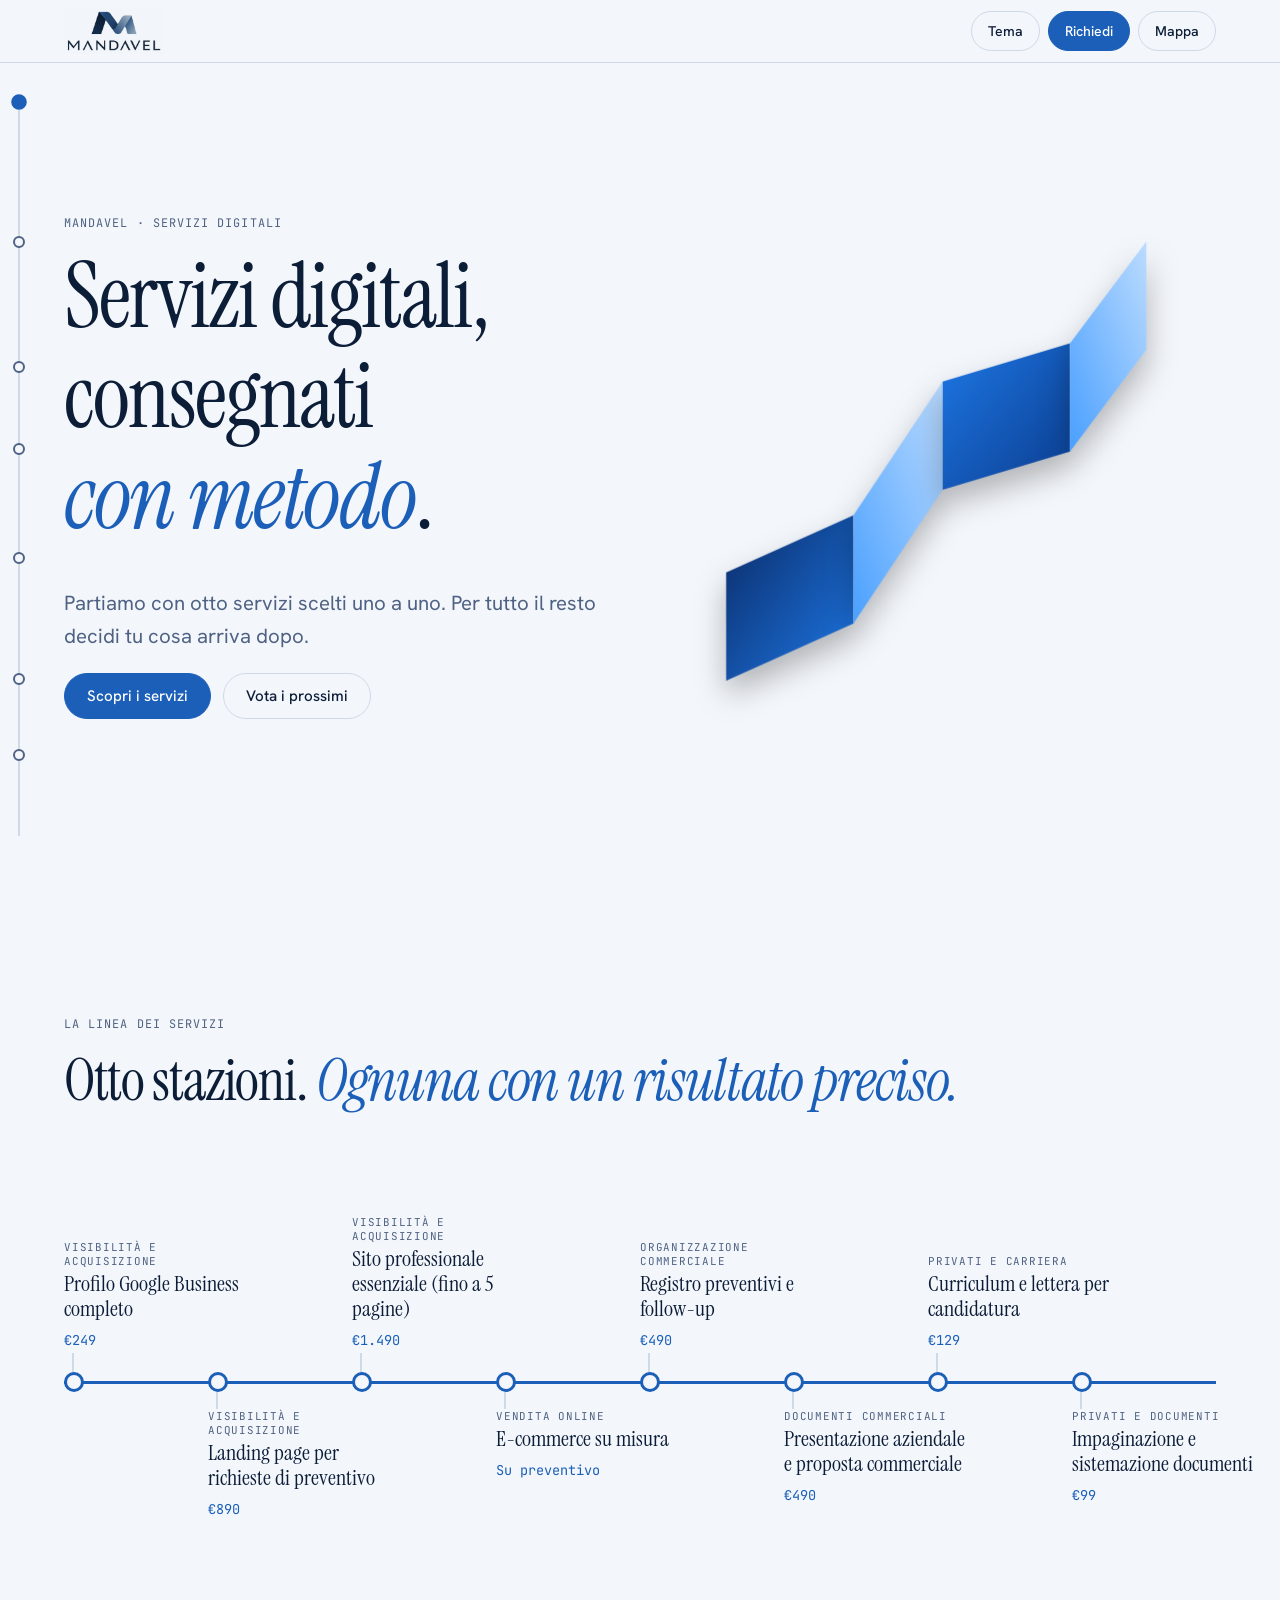
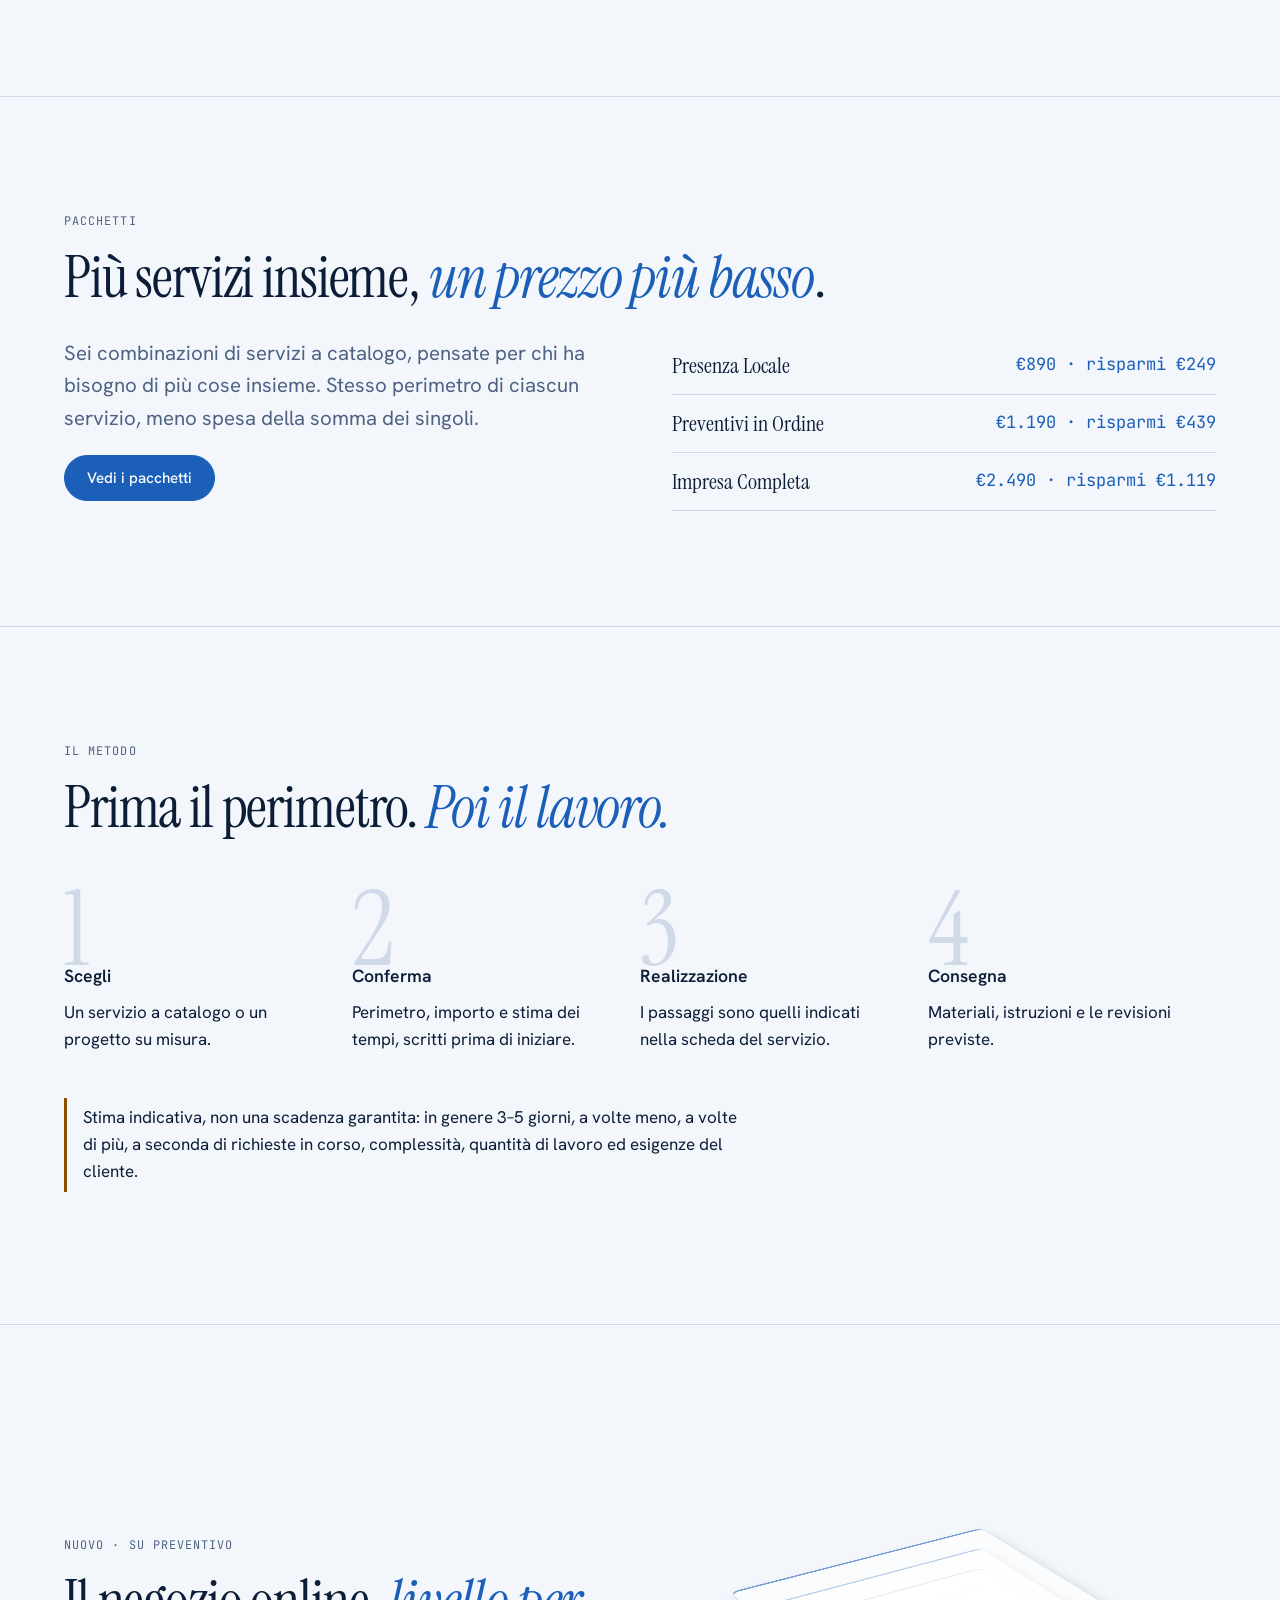
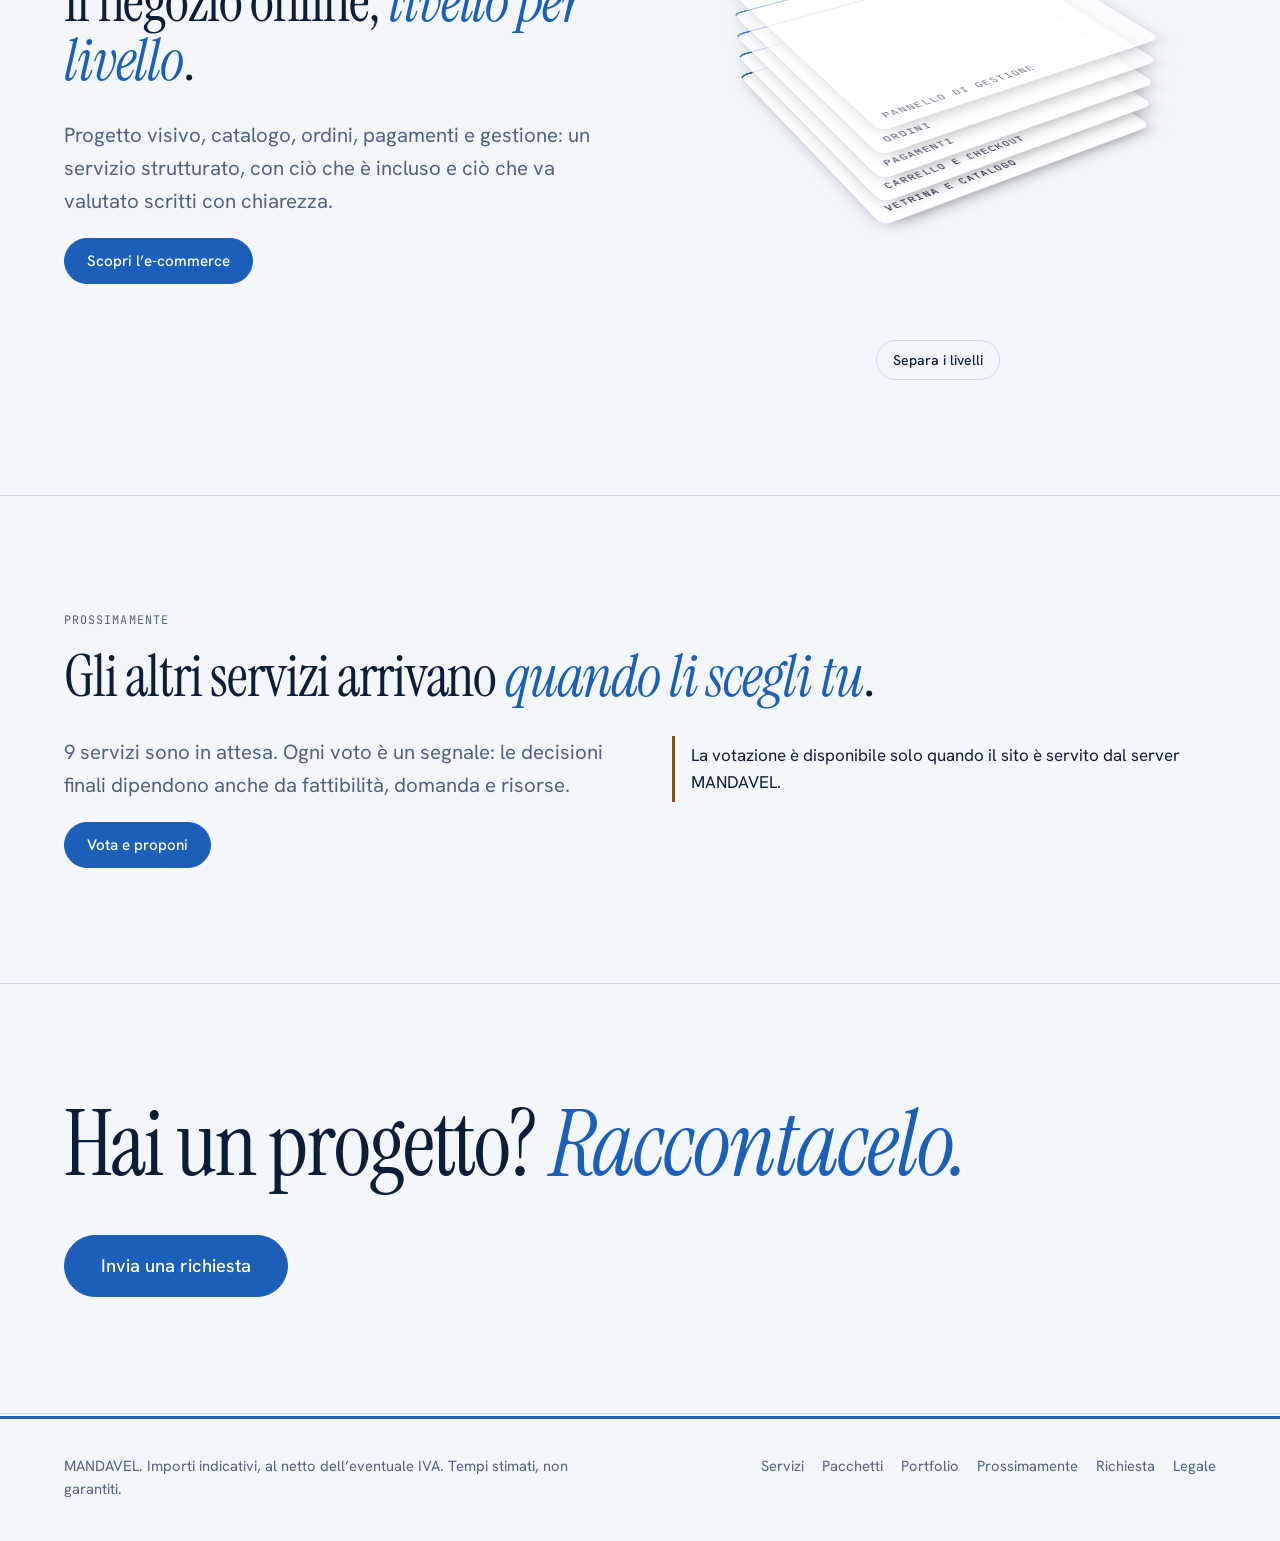
==== commit 49844282: "Add files via upload" ====
--- a/index.html
+++ b/index.html
@@ -1,264 +1,16 @@
 <!DOCTYPE html><html lang="it"><head><meta charset="utf-8"><meta name="viewport" content="width=device-width,initial-scale=1,viewport-fit=cover">
 <title>MANDAVEL | Servizi digitali, consegnati con metodo</title>
-<meta name="description" content="Servizi digitali con perimetro, prezzo e tempi indicativi dichiarati: profilo Google, landing page, sito, e-commerce, preventivi, documenti. Vota i prossimi servizi.">
+<meta name="description" content="Servizi digitali con perimetro, prezzo e tempi indicativi dichiarati: profilo Google, landing page, sito, e-commerce, preventivi, documenti. Pacchetti a prezzo ridotto. Vota i prossimi servizi.">
 <meta property="og:title" content="MANDAVEL | Servizi digitali, consegnati con metodo"><meta property="og:type" content="website"><meta name="theme-color" content="#051125">
-<link rel="icon" href="[data-uri]"><script>try{document.documentElement.dataset.theme=localStorage.getItem('mv-theme')||(matchMedia('(prefers-color-scheme:light)').matches?'light':'dark')}catch(e){document.documentElement.dataset.theme='dark'}
-</script>
+<link rel="icon" href="favicon.png"><script src="theme.js"></script>
 <link rel="preconnect" href="https://fonts.googleapis.com"><link rel="preconnect" href="https://fonts.gstatic.com" crossorigin>
 <link href="https://fonts.googleapis.com/css2?family=Hanken+Grotesk:wght@400;500;600&family=Instrument+Serif:ital@0;1&family=JetBrains+Mono:wght@400;500&display=swap" rel="stylesheet">
-<style>:root{--bg:#f3f6fb;--ink:#0c1d38;--mut:#4f6283;--line:#cfd9e8;--ac:#1b5fb8;--ac2:#0b3d8f;--on:#fff;--s1:#fff;--ok:#12724a;--wr:#8a5200;--er:#b3261e;--sh:0 30px 50px -28px rgba(12,29,56,.45);--cv1:#0b3d8f;--cv2:#bcdcff;
---dp:'Instrument Serif','Iowan Old Style','Palatino Linotype',Georgia,serif;--tx:'Hanken Grotesk',system-ui,-apple-system,'Segoe UI',sans-serif;--mo:'JetBrains Mono',ui-monospace,SFMono-Regular,Menlo,monospace;--pad:clamp(20px,5vw,72px);--e:cubic-bezier(.2,.8,.2,1);color-scheme:light}
-[data-theme=dark]{--bg:#051125;--ink:#eaf1fc;--mut:#93a7c6;--line:#1a2f55;--ac:#4aa0ff;--ac2:#bcdcff;--on:#04101f;--s1:#0a1c3a;--ok:#5fd6a0;--wr:#f0b45a;--er:#ff8f86;--sh:0 34px 60px -26px rgba(0,0,0,.85),0 0 0 1px rgba(120,170,255,.07);--cv1:#0d4096;--cv2:#4aa0ff;color-scheme:dark}
-*{box-sizing:border-box}html{scroll-behavior:smooth;scroll-padding-top:90px}
-body{margin:0;background:var(--bg);color:var(--ink);font:400 17px/1.6 var(--tx);padding:env(safe-area-inset-top) env(safe-area-inset-right) env(safe-area-inset-bottom) env(safe-area-inset-left);overflow-x:hidden}
-a{color:inherit}h1,h2,h3{margin:0 0 .5em;font-weight:400}h1,h2{font-family:var(--dp);line-height:1.02;letter-spacing:-.02em}h1{font-size:clamp(2.8rem,7vw,6rem)}h2{font-size:clamp(2rem,4.6vw,3.6rem)}h3{font-family:var(--tx);font-weight:600;font-size:1.1rem}em{font-style:italic;color:var(--ac)}
-p{margin:0 0 1em;max-width:64ch}.lead{font-size:clamp(1.1rem,1.6vw,1.35rem);color:var(--mut);max-width:52ch}.mut{color:var(--mut)}.sm{font-size:.9rem}code{font-family:var(--mo);font-size:.9em;background:var(--s1);border:1px solid var(--line);border-radius:4px;padding:1px 6px}
-.kk,.pk,.cap,.ex,.loc,.rk{font-family:var(--mo)}.kk{font-size:.74rem;letter-spacing:.09em;text-transform:uppercase;color:var(--mut);margin-bottom:18px}.kk a{text-decoration:none}
-:focus-visible{outline:3px solid var(--ac);outline-offset:3px}.skip{position:absolute;left:-999px}.skip:focus{left:12px;top:12px;background:var(--ac);color:var(--on);padding:8px 14px;z-index:99}
-.w{padding:clamp(56px,9vw,120px) var(--pad);max-width:1320px;margin:0 auto;position:relative}.w+.w{border-top:1px solid var(--line)}
-.note{border-left:3px solid var(--wr);padding:6px 0 6px 16px;max-width:68ch}.er{color:var(--er);font-size:.9rem;margin:6px 0 0}.ok{color:var(--ok)}
-/* controlli */
-.bt{display:inline-flex;align-items:center;gap:8px;border:1px solid var(--line);background:transparent;color:var(--ink);font:500 .95rem var(--tx);padding:12px 22px;border-radius:99px;cursor:pointer;text-decoration:none;min-height:46px;position:relative;overflow:hidden;transition:transform .3s var(--e),border-color .2s,background .2s,color .2s}
-.bt:hover{transform:translateY(-2px);border-color:var(--ac)}.bt:active{transform:scale(.96)}.bt.p{background:var(--ac);border-color:var(--ac);color:var(--on)}.bt.s{padding:8px 16px;min-height:40px;font-size:.88rem}.bt.big{font-size:1.15rem;padding:18px 36px}.bt[disabled]{opacity:.45;pointer-events:none}
-.bt.p:after{content:"";position:absolute;inset:0;background:linear-gradient(105deg,transparent 40%,rgba(255,255,255,.35) 50%,transparent 60%);transform:translateX(-120%);transition:transform .7s var(--e)}.bt.p:hover:after{transform:translateX(120%)}
-.cta{display:flex;gap:12px;flex-wrap:wrap}
-/* barra alta, mappa, linea */
-.top{position:fixed;top:0;left:0;right:0;z-index:50;display:flex;align-items:center;gap:16px;padding:calc(8px + env(safe-area-inset-top)) var(--pad) 8px;background:var(--bg);border-bottom:1px solid var(--line);transition:transform .5s var(--e)}.top.h{transform:translateY(-100%)}.top:focus-within{transform:none}
-.lgo{display:flex}.lg{height:46px;width:auto}.lg-d{display:none;mix-blend-mode:lighten}.lg-l{mix-blend-mode:multiply}[data-theme=dark] .lg-d{display:block}[data-theme=dark] .lg-l{display:none}
-.loc{font-size:.74rem;letter-spacing:.08em;text-transform:uppercase;color:var(--mut);margin-right:auto;max-width:30ch;overflow:hidden;text-overflow:ellipsis;white-space:nowrap}.tl{display:flex;gap:8px}.top .bt{white-space:nowrap}
-.ov{position:fixed;inset:0;z-index:45;background:var(--bg);display:grid;grid-template-columns:1.4fr 1fr;align-items:center;gap:40px;padding:96px var(--pad) 40px;visibility:hidden;clip-path:polygon(100% 0,100% 0,100% 0,100% 0);transition:clip-path .9s var(--e),visibility 0s .9s}
-.ov.open{visibility:visible;clip-path:polygon(0 0,100% 0,100% 100%,0 100%);transition:clip-path .9s var(--e)}
-.ov ol{list-style:none;margin:0;padding:0 0 0 38px;position:relative}.ov ol:before{content:"";position:absolute;left:8px;top:14px;bottom:14px;width:2px;background:var(--line)}
-.ov li{overflow:hidden}.ov a{display:block;position:relative;font:clamp(2.2rem,6vw,4.8rem)/1.12 var(--dp);letter-spacing:-.02em;text-decoration:none;transform:translateY(110%);transition:transform .8s var(--e),color .3s,padding .3s,opacity .3s}
-.ov a:before{content:"";position:absolute;left:-36px;top:50%;width:14px;height:14px;margin-top:-7px;border-radius:50%;background:var(--bg);border:2px solid var(--mut);transition:.3s}
-.ov.open a{transform:none;transition-delay:calc(var(--i,0)*70ms + 300ms),0s,0s,0s}.ov ol:hover a:not(:hover){opacity:.3}.ov a:hover,.ov a[aria-current]{color:var(--ac);padding-left:14px}.ov a:hover:before,.ov a[aria-current]:before{background:var(--ac);border-color:var(--ac)}
-.ov p{font:clamp(1.3rem,2.2vw,1.8rem)/1.3 var(--dp);color:var(--mut);max-width:20ch}
-.prg{position:fixed;top:0;left:0;height:2px;background:var(--ac);z-index:60;width:0}
-.line{position:fixed;left:18px;top:96px;bottom:64px;width:2px;background:var(--line);z-index:30}.line i{position:absolute;left:0;top:0;width:100%;background:var(--ac)}
-.line button{position:absolute;left:-5px;width:12px;height:12px;min-height:0;padding:0;border-radius:50%;border:2px solid var(--mut);background:var(--bg);cursor:pointer;transition:.3s}.line button:before{content:"";position:absolute;inset:-14px}.line button.a{background:var(--ac);border-color:var(--ac);transform:scale(1.3)}
-.line span{position:absolute;left:22px;top:50%;transform:translateY(-50%);font:.72rem var(--mo);letter-spacing:.06em;text-transform:uppercase;white-space:nowrap;opacity:0;transition:opacity .2s;background:var(--bg);padding:2px 8px;pointer-events:none}.line button:hover span,.line button:focus-visible span{opacity:1}
-@media(max-width:1100px){.line{display:none}}
-.cv{position:fixed;inset:0;z-index:70;pointer-events:none}.cv i{position:absolute;inset:0;transition:clip-path .65s var(--e);clip-path:polygon(0 100%,0 100%,0 100%,0 100%)}.cv i:nth-child(1){background:var(--cv2)}.cv i:nth-child(2){background:var(--cv1);transition-delay:.08s}
-.cv.on i{clip-path:polygon(0 0,100% 0,100% 100%,0 100%)}.cv.off i{clip-path:polygon(100% 0,100% 0,100% 100%,100% 100%)}
-/* rivelazioni */
-.rv{opacity:0;transform:perspective(900px) translateY(44px) rotateX(9deg);transform-origin:50% 100%;transition:opacity .9s,transform 1s var(--e)}.rv.v{opacity:1;transform:none}
-/* hero */
-.hero{--px:0;--py:0;--sp:0;position:relative;min-height:calc(100svh - 0px);padding:110px var(--pad) 60px;display:grid;grid-template-columns:1.1fr .9fr;align-items:center;gap:20px;max-width:1500px;margin:0 auto;overflow:hidden}
-.hx{position:relative;z-index:2}.hero h1{font-size:clamp(3rem,7vw,6.6rem);line-height:.96;margin-bottom:.4em}.ml{display:block;overflow:hidden;padding:.04em 0 .12em}.ml>span{display:block;animation:up 1.2s var(--e) both;animation-delay:calc(var(--i)*140ms + 250ms)}@keyframes up{from{transform:translateY(108%) rotate(2deg)}}
-.hx .kk,.hx .lead,.hx .cta{animation:fi 1s var(--e) both}.hx .kk{animation-delay:.1s}.hx .lead{animation-delay:.9s}.hx .cta{animation-delay:1.05s}@keyframes fi{from{opacity:0;transform:translateY(16px)}}
-.hr{position:relative}.rb{width:100%;height:auto;max-height:78vh;overflow:visible}.ly{transform:translate(calc(var(--px)*var(--z)*-1px),calc(var(--py)*var(--z)*-1px - var(--sp)*var(--z)*5px))}
-.fc{transform-box:fill-box;transform-origin:50% 100%;animation:fold 1.5s var(--e) both;animation-delay:calc(var(--i)*170ms + 250ms);filter:drop-shadow(0 24px 24px rgba(0,0,0,.28))}@keyframes fold{from{transform:scaleY(.02) skewX(-14deg);opacity:0}}
-@media(max-width:900px){.hero{grid-template-columns:1fr;padding-top:100px}.hr{order:-1;max-height:240px;overflow:hidden}.rb{max-height:240px}}
-/* linea dei servizi */
-.trk{list-style:none;margin:70px 0 0;padding:0;display:grid;grid-template-columns:repeat(8,1fr);position:relative;height:400px}.trk:before,.trk:after{content:"";position:absolute;left:0;right:0;top:50%;height:3px;background:var(--line)}.trk:after{background:var(--ac);transform-origin:left;transform:scaleX(0);transition:transform 2s .3s var(--e)}.trk.v:after{transform:none}
-.trk li{position:relative}.trk a{text-decoration:none;display:block;height:100%}.dot{position:absolute;top:50%;left:0;width:20px;height:20px;margin-top:-9px;border-radius:50%;background:var(--bg);border:3px solid var(--ac);transition:transform .4s var(--e),background .3s;z-index:2}.trk a:hover .dot,.trk a:focus-visible .dot{transform:scale(1.5);background:var(--ac)}
-.lb{position:absolute;left:0;width:190px;display:block}.up .lb{bottom:calc(50% + 28px)}.dn .lb{top:calc(50% + 28px)}.lb:before{content:"";position:absolute;left:8px;width:2px;height:20px;background:var(--line)}.up .lb:before{top:100%}.dn .lb:before{bottom:100%}
-.lb small{display:block;font:.68rem var(--mo);letter-spacing:.07em;text-transform:uppercase;color:var(--mut)}.lb b{display:block;font:400 1.35rem/1.15 var(--dp);margin:4px 0}.lb em{font:.85rem var(--mo);font-style:normal;color:var(--ac)}.trk a:hover b{color:var(--ac)}
-@media(max-width:1000px){.trk{display:block;height:auto;margin-top:36px;padding-left:34px}.trk:before,.trk:after{left:8px;right:auto;top:0;bottom:0;width:3px;height:auto}.trk:after{transform:scaleY(0);transform-origin:top}.trk.v:after{transform:none}.trk li{padding:14px 0}.dot{left:-34px;top:20px;margin:0}.lb,.up .lb,.dn .lb{position:static;width:auto}.lb:before{display:none}}
-/* metodo */
-.met{display:grid;grid-template-columns:repeat(4,1fr);gap:0;margin:40px 0 28px}.met>div{padding:0 28px 0 0;position:relative}.met b{font:400 6.5rem/1 var(--dp);color:var(--line);display:block;margin-bottom:-20px;transition:color .6s}.met>div:hover b{color:var(--ac)}.met h3{position:relative}
-@media(max-width:860px){.met{grid-template-columns:1fr 1fr;gap:24px}.met b{font-size:4.5rem}}
-/* e-commerce: livelli */
-.ec{display:grid;grid-template-columns:1fr 1fr;gap:40px;align-items:center}.exs{perspective:1200px;text-align:center;min-height:500px;display:flex;flex-direction:column;align-items:center;justify-content:center;gap:10px}
-.stk{position:relative;width:min(300px,70vw);height:min(300px,70vw);transform-style:preserve-3d;transform:rotateX(58deg) rotateZ(-32deg);margin:110px 0 80px}.plate{position:absolute;inset:0;transform:translateZ(calc(var(--k)*24px));transition:transform .9s var(--e);background:var(--s1);border:1px solid var(--line);border-top:3px solid var(--ac);border-radius:10px;box-shadow:0 8px 20px -8px rgba(0,0,0,.5);display:flex;align-items:flex-end;padding:12px 14px;opacity:calc(1 - var(--k)*.1)}
-.plate span{font:.7rem var(--mo);letter-spacing:.06em;text-transform:uppercase;transform:translateZ(1px);color:var(--ink)}.exs.open .plate{transform:translateZ(calc(var(--k)*70px))}
-@media(max-width:860px){.ec{grid-template-columns:1fr}}
-.two{display:grid;grid-template-columns:1fr 1fr;gap:clamp(24px,5vw,72px)}@media(max-width:860px){.two{grid-template-columns:1fr}}
-.mini{list-style:none;padding:0;margin:0}.mini li{display:flex;justify-content:space-between;gap:16px;padding:14px 0;border-bottom:1px solid var(--line)}.mini b{font:400 1.4rem var(--dp)}.mini span{font-family:var(--mo);color:var(--ac)}
-.fin{text-align:left}.fin h2{font-size:clamp(2.6rem,7vw,6rem)}
-/* indice servizi */
-.toc{list-style:none;margin:40px 0 0;padding:0}.toc li{border-top:1px solid var(--line)}.toc a{display:grid;grid-template-columns:90px 1fr auto;gap:24px;align-items:baseline;padding:28px 8px;text-decoration:none;transition:padding .5s var(--e),background .3s}.toc a:hover{padding-left:28px;background:var(--s1)}
-.no{font:400 3.4rem/1 var(--dp);color:var(--line);transition:color .4s}.toc a:hover .no{color:var(--ac)}.tx b{display:block;font:400 clamp(1.5rem,3vw,2.4rem)/1.1 var(--dp)}.tx small{display:block;color:var(--mut);font-size:.95rem;max-width:56ch;margin-top:6px}.pr{font:1.3rem var(--mo);text-align:right}.pr small{display:block;font-size:.72rem;color:var(--mut)}
-@media(max-width:760px){.toc a{grid-template-columns:50px 1fr}.pr{grid-column:2;text-align:left}.no{font-size:2.2rem}}
-.soon{list-style:none;padding:0;display:flex;flex-wrap:wrap;gap:10px;margin:24px 0}.soon li{border:1px dashed var(--mut);border-radius:99px;padding:8px 16px;color:var(--mut)}
-/* pagina servizio */
-.sv .svh{padding:130px var(--pad) 30px;max-width:1320px;margin:0 auto}.sv .svh h1{max-width:16ch}.svb{max-width:1320px;margin:0 auto;padding:20px var(--pad) 100px;display:grid;grid-template-columns:1fr 340px;gap:clamp(24px,4vw,64px);align-items:start}
-.v-a .viz{grid-column:1/-1}.v-a .txt{grid-column:1}.v-a .buy{grid-column:2;grid-row:2}.v-b .viz{position:sticky;top:96px;grid-column:1}.v-b .txt{grid-column:2/3}.v-c .viz{grid-column:2;grid-row:1;position:sticky;top:96px}.v-c .txt{grid-column:1;grid-row:1}.v-c .buy{grid-column:2;grid-row:2}.v-e .viz{grid-column:1/-1}.v-e .txt{grid-column:1}.v-e .buy{grid-column:2;grid-row:2}
-.v-b .svb{grid-template-columns:1fr 1fr}.v-b .buy{grid-column:1/-1;grid-row:2;display:grid;grid-template-columns:1fr 2fr;gap:24px;align-items:center}
-.txt section{padding:26px 0;border-top:1px solid var(--line)}.txt h2{font:600 .8rem var(--mo);letter-spacing:.09em;text-transform:uppercase;color:var(--mut);margin-bottom:14px}.ls{padding-left:1.1em;margin:0 0 1em}.ls li{margin:.35em 0;max-width:62ch}
-.st{list-style:none;padding:0;margin:0;counter-reset:s;position:relative}.st:before{content:"";position:absolute;left:13px;top:12px;bottom:12px;width:2px;background:var(--line)}.st li{counter-increment:s;display:flex;gap:16px;padding:8px 0;position:relative}.st li:before{content:counter(s);flex:none;width:28px;height:28px;border-radius:50%;background:var(--bg);border:2px solid var(--ac);text-align:center;font:.78rem/24px var(--mo);z-index:1}
-.inc{display:grid;grid-template-columns:1fr 1fr;gap:28px}.buy{position:sticky;top:96px;border:1px solid var(--line);background:var(--s1);border-radius:16px;padding:26px;box-shadow:var(--sh)}.buy .bt{width:100%;justify-content:center;margin-top:8px}.pzz{font:400 3rem/1 var(--dp);margin:0 0 4px}
-@media(max-width:960px){.svb,.v-b .svb{grid-template-columns:1fr}.v-a .viz,.v-b .viz,.v-c .viz,.v-e .viz,.v-a .txt,.v-b .txt,.v-c .txt,.v-e .txt,.buy,.v-a .buy,.v-b .buy,.v-c .buy,.v-e .buy{grid-column:1;grid-row:auto;position:static}.v-b .buy{display:block}.buy{order:-1}.inc{grid-template-columns:1fr}.sv .svh{padding-top:110px}}
-/* visualizzazioni */
-.viz{min-width:0}.vz{border:1px solid var(--line);background:var(--s1);border-radius:16px;padding:clamp(18px,3vw,34px);box-shadow:var(--sh)}.cap{font-size:.84rem;color:var(--mut);margin:18px 0 0;min-height:2.6em}.ex{font-size:.7rem;letter-spacing:.06em;text-transform:uppercase;color:var(--wr);margin:10px 0 0}
-.seg{display:inline-flex;border:1px solid var(--line);border-radius:99px;padding:3px;margin-bottom:14px}.seg button{border:0;background:none;color:var(--ink);font:500 .88rem var(--tx);padding:8px 18px;border-radius:99px;cursor:pointer;min-height:38px;transition:.3s}.seg button[aria-pressed=true]{background:var(--ac);color:var(--on)}
-.chk{list-style:none;padding:0;margin:0 0 16px}.chk li{display:flex;justify-content:space-between;padding:10px 0;border-bottom:1px solid var(--line)}.chk .y{color:var(--ok)}.chk .n{color:var(--wr)}.chk b{font:.8rem var(--mo);text-transform:uppercase;letter-spacing:.05em;font-weight:400}[data-m=pre] .dv,[data-m=post] .pv{display:none}[data-m=post] .chk b{color:var(--ok)}
-.meter{height:8px;background:var(--line);border-radius:4px;overflow:hidden}.meter i{display:block;height:100%;width:33%;background:var(--ac);transition:width 1s var(--e)}[data-m=post] .meter i{width:100%}
-.pk{font-size:.8rem;letter-spacing:.03em}.pks{display:flex;gap:8px;flex-wrap:wrap}.pks .pk,.kids .pk,.root .pk{border:1px solid var(--line);background:var(--bg);color:var(--ink);border-radius:8px;padding:10px 14px;cursor:pointer;min-height:44px;transition:.3s var(--e)}.pk[aria-pressed=true]{border-color:var(--ac);background:var(--ac);color:var(--on)}
-.wire{display:grid;gap:8px;perspective:900px;max-width:560px}.blk{text-align:left;border:1px solid var(--line);background:var(--bg);color:var(--ink);border-radius:8px;padding:16px;cursor:pointer;transform:rotateX(6deg) rotateY(-8deg);transform-origin:left center;transition:transform .5s var(--e),background .3s;min-height:50px}.blk[aria-pressed=true]{background:var(--ac);color:var(--on);transform:rotateX(0) rotateY(0) translateX(18px) scale(1.03);box-shadow:var(--sh)}
-.tree{text-align:center}.root{margin-bottom:28px}.kids{display:grid;grid-template-columns:repeat(4,1fr);gap:10px;position:relative}.kids:before{content:"";position:absolute;top:-14px;left:12%;right:12%;height:14px;border:2px solid var(--line);border-bottom:0}@media(max-width:600px){.kids{grid-template-columns:1fr 1fr}.kids:before{display:none}}
-.flow{--s:0}.pipe{height:6px;background:var(--line);border-radius:3px;margin-top:18px;overflow:hidden}.pipe i{display:block;height:100%;width:calc(25% + var(--s)*25%);background:var(--ac);transition:width .7s var(--e)}
-.deck{position:relative;height:230px;perspective:900px;margin:10px 0 24px}.sl{position:absolute;left:calc(var(--i)*17%);top:calc(var(--i)*10px);width:56%;aspect-ratio:16/9;background:var(--bg);border:1px solid var(--line);border-top:3px solid var(--ac);border-radius:8px;padding:14px;transform:rotateY(-20deg) translateZ(calc(var(--i)*36px));transition:transform .6s var(--e),z-index 0s;box-shadow:var(--sh)}.sl:hover{transform:rotateY(0) translateZ(90px) translateY(-14px);z-index:5}.sl b{font:400 1.2rem var(--dp)}
-.bar{display:block;height:9px;background:var(--line);border-radius:3px;margin:11px 0}.page{max-width:380px;margin:0 auto;background:var(--bg);border:1px solid var(--line);padding:18px;border-radius:4px;display:grid;gap:8px}.nm{font:400 1.5rem var(--dp)}.zn{text-align:left;border:1px solid transparent;background:none;color:var(--ink);padding:10px;border-radius:6px;cursor:pointer;display:block;transition:.3s}.zn span{font:.7rem var(--mo);letter-spacing:.08em;text-transform:uppercase;display:block;margin-bottom:4px}.zn[aria-pressed=true]{background:var(--ac);color:var(--on)}.zn[aria-pressed=true] .bar{background:rgba(255,255,255,.5)}
-.docs{position:relative;height:280px}.doc{position:absolute;inset:0;padding:22px;background:var(--bg);border:1px solid var(--line);border-radius:6px}.doc b{font:400 1.3rem var(--dp)}.neat{clip-path:inset(0 0 0 var(--x));border-color:var(--ac)}.messy .bar:nth-child(odd){transform:rotate(-2deg) translateX(8px)}.messy .bar:nth-child(even){transform:rotate(1.5deg) translateX(-6px)}.messy b{display:inline-block;transform:rotate(-3deg);font-size:1rem}
-.ba input[type=range]{width:100%;accent-color:var(--ac);min-height:34px;margin-top:10px}
-@media(prefers-reduced-motion:reduce){*,*:before,*:after{animation:none!important;transition:none!important}html{scroll-behavior:auto}.rv,.ov a{opacity:1;transform:none}.stk{transform:rotateX(58deg) rotateZ(-32deg)}}
-/* votazione */
-.bar2{display:flex;gap:8px;flex-wrap:wrap;margin:26px 0}.chip{border:1px solid var(--line);background:transparent;color:var(--ink);font:500 .9rem var(--tx);padding:8px 16px;border-radius:99px;cursor:pointer;min-height:42px;transition:.3s}.chip[aria-pressed=true]{background:var(--ac);border-color:var(--ac);color:var(--on)}
-.rank{list-style:none;padding:0;margin:0}.rank li{display:grid;grid-template-columns:76px 1fr 260px;gap:24px;align-items:center;padding:26px 0;border-top:1px solid var(--line)}.rk{font:400 3.4rem/1 var(--dp);color:var(--ac)}.rt h3{font:400 1.7rem/1.1 var(--dp);margin-bottom:6px}.rt p{margin:0 0 6px;color:var(--mut)}
-.vt{display:grid;grid-template-columns:1fr auto auto;gap:4px 10px;align-items:center}.vt .bt{grid-column:1/-1}.vb{height:6px;background:var(--line);border-radius:3px;overflow:hidden}.vb i{display:block;height:100%;background:var(--ac);transition:width .8s var(--e)}.vt b{font:400 1.9rem var(--dp)}.vt small{color:var(--mut)}
-.stt{font:.7rem var(--mo);letter-spacing:.05em;text-transform:uppercase;border:1px solid var(--line);border-radius:99px;padding:2px 10px;display:inline-block}.s1{color:var(--ac)}.s3,.s4{color:var(--ok)}.s5{color:var(--mut)}.s2{color:var(--wr)}
-@media(max-width:860px){.rank li{grid-template-columns:44px 1fr}.vt{grid-column:2}.rk{font-size:2.4rem}}
-/* moduli */
-form{display:grid;gap:18px;max-width:720px}label{display:block;font-weight:500;margin-bottom:6px}input,select,textarea{width:100%;font:inherit;color:var(--ink);background:var(--s1);border:1px solid var(--line);border-radius:8px;padding:13px;min-height:48px;transition:border-color .2s}input:focus,select:focus,textarea:focus{border-color:var(--ac)}textarea{min-height:130px}[aria-invalid=true]{border-color:var(--er)}.g2{display:grid;grid-template-columns:1fr 1fr;gap:16px}@media(max-width:640px){.g2{grid-template-columns:1fr}}
-.ck{display:flex;gap:12px;align-items:flex-start}.ck input{width:24px;min-height:24px;margin-top:3px}.ck label{margin:0;font-weight:400}.hp{position:absolute!important;left:-9999px;width:1px;height:1px}.done{border:1px solid var(--ok);border-radius:16px;padding:28px;max-width:720px}
-details{border-top:1px solid var(--line);padding:16px 0}summary{cursor:pointer;font-weight:500}
-footer{border-top:1px solid var(--line);padding:40px var(--pad);display:flex;flex-wrap:wrap;gap:20px 48px;justify-content:space-between;font-size:.92rem;color:var(--mut)}footer a{text-decoration:none;margin-right:18px}footer a:hover{color:var(--ac)}footer p{margin:0}
-</style></head><body>
+<link rel="stylesheet" href="style.css"></head><body>
 <a class="skip" href="#app">Vai al contenuto</a>
-<header class="top"><a class="lgo" href="#/" aria-label="MANDAVEL, home"><img class="lg lg-d" src="[data-uri]" alt="MANDAVEL" height="46" width="103"><img class="lg lg-l" src="[data-uri]" alt="MANDAVEL" height="46" width="100"></a><span class="loc" id="loc" aria-hidden="true"></span><div class="tl"><button class="bt s" id="th" type="button">Tema</button><a class="bt s p" href="#/richiedi">Richiedi</a><button class="bt s" id="mb" type="button" aria-expanded="false" aria-controls="nav">Mappa</button></div></header>
+<header class="top"><a class="lgo" href="#/" aria-label="MANDAVEL, home"><img class="lg lg-d" src="logo-dark.webp" alt="MANDAVEL" height="46" width="103"><img class="lg lg-l" src="logo-light.webp" alt="MANDAVEL" height="46" width="100"></a><span class="loc" id="loc" aria-hidden="true"></span><div class="tl"><button class="bt s" id="th" type="button">Tema</button><a class="bt s p" href="#/richiedi">Richiedi</a><button class="bt s" id="mb" type="button" aria-expanded="false" aria-controls="nav">Mappa</button></div></header>
 <nav class="ov" id="nav" aria-label="Mappa del sito"><ol>
-<li><a href="#/" style="--i:0" data-d="Il punto di partenza.">Partenza</a></li><li><a href="#/servizi" style="--i:1" data-d="Otto servizi attivi, con perimetro, prezzo e tempi indicativi.">Servizi</a></li><li><a href="#/servizio/E01" style="--i:2" data-d="Negozi online su misura, su preventivo.">E-commerce</a></li><li><a href="#/prossimamente" style="--i:3" data-d="Vota i prossimi servizi e proponi i tuoi.">Prossimamente</a></li><li><a href="#/richiedi" style="--i:4" data-d="Descrivi un progetto o richiedi un servizio.">Richiesta</a></li><li><a href="#/contatti" style="--i:5" data-d="Come scriverci.">Contatti</a></li><li><a href="#/legale" style="--i:6" data-d="Privacy, cookie, condizioni.">Legale</a></li></ol><p id="ovd">Scegli la prossima stazione.</p></nav>
+<li><a href="#/" style="--i:0" data-d="Il punto di partenza.">Partenza</a></li><li><a href="#/servizi" style="--i:1" data-d="Otto servizi attivi, con perimetro, prezzo e tempi indicativi.">Servizi</a></li><li><a href="#/pacchetti" style="--i:2" data-d="Più servizi insieme, a un prezzo inferiore ai singoli.">Pacchetti</a></li><li><a href="#/portfolio" style="--i:3" data-d="Concept da aprire e provare, uno per servizio.">Portfolio</a></li><li><a href="#/servizio/E01" style="--i:4" data-d="Negozi online su misura, su preventivo.">E-commerce</a></li><li><a href="#/prossimamente" style="--i:5" data-d="Vota i prossimi servizi e proponi i tuoi.">Prossimamente</a></li><li><a href="#/richiedi" style="--i:6" data-d="Descrivi un progetto o richiedi un servizio.">Richiesta</a></li><li><a href="#/contatti" style="--i:7" data-d="Come scriverci.">Contatti</a></li><li><a href="#/legale" style="--i:8" data-d="Privacy, cookie, condizioni.">Legale</a></li></ol><p id="ovd">Scegli la prossima stazione.</p></nav>
 <main id="app" tabindex="-1"></main>
-<footer><p>MANDAVEL. Importi indicativi, al netto dell’eventuale IVA. Tempi stimati, non garantiti.</p><p><a href="#/servizi">Servizi</a><a href="#/prossimamente">Prossimamente</a><a href="#/richiedi">Richiesta</a><a href="#/legale">Legale</a></p></footer>
+<footer><p>MANDAVEL. Importi indicativi, al netto dell’eventuale IVA. Tempi stimati, non garantiti.</p><p><a href="#/servizi">Servizi</a><a href="#/pacchetti">Pacchetti</a><a href="#/portfolio">Portfolio</a><a href="#/prossimamente">Prossimamente</a><a href="#/richiedi">Richiesta</a><a href="#/legale">Legale</a></p></footer>
 <div class="cv" aria-hidden="true"><i></i><i></i></div><div class="line" id="line"></div><div class="prg" id="prg"></div>
-<script>window.CATALOG={"services": [{"id": "M01", "category": "Visibilità e acquisizione", "name": "Profilo Google Business completo", "price": 249, "kind": "Una tantum", "problem": "L’attività compare con dati incompleti o non aggiornati quando un cliente la cerca.", "audience": "Negozi, artigiani, attività locali, studi con sede idonea.", "deliverables": "Scheda creata o revisionata; checklist prima/dopo; guida di gestione.", "scope": "Verifica idoneità, categorie, orari, contatti, servizi, descrizione, immagini fornite, un giro di correzioni.", "tools": "Google Business Profile, Fogli Google, editor immagini.", "steps": "Audit → autorizzazione e accessi → aggiornamento dati → controllo qualità → consegna.", "extras": "Foto professionali, sedi multiple, risoluzione controversie e recuperi complessi.", "limits": "Posizionamento non garantito; verifica della scheda dipende da Google; niente recensioni false.", "edge": "Audit prima/dopo, proprietà sempre del cliente, istruzioni riutilizzabili.", "audience_type": "aziende", "launch": true}, {"id": "M02", "category": "Visibilità e acquisizione", "name": "Landing page per richieste di preventivo", "price": 890, "kind": "Una tantum", "problem": "Clienti interessati non capiscono l’offerta o non trovano un modo semplice per contattare l’impresa.", "audience": "PMI di servizi, professionisti, installatori, consulenti.", "deliverables": "Pagina responsive pubblicata, modulo funzionante, testo e handoff tecnico.", "scope": "Una pagina fino a 7 sezioni, CTA, form, SEO di base, test mobile, fino a due revisioni.", "tools": "HTML/CSS o CMS visuale, moduli, hosting del cliente, analytics essenziali se autorizzati.", "steps": "Intervista → schema offerta → prototipo → implementazione → test → pubblicazione.", "extras": "Hosting, copy esteso, traduzioni, integrazioni CRM, campagne pubblicitarie.", "limits": "Non promettere un numero di lead; privacy e consenso del modulo da verificare.", "edge": "Messaggio centrato su un servizio preciso, prove di funzionamento del form e misurazione richieste.", "audience_type": "aziende", "launch": true}, {"id": "M03", "category": "Visibilità e acquisizione", "name": "Sito professionale essenziale (fino a 5 pagine)", "price": 1490, "kind": "Una tantum", "problem": "L’impresa ha un sito assente, superato o poco chiaro per clienti e partner.", "audience": "Piccole aziende e professionisti con offerta stabile.", "deliverables": "Sito fino a 5 pagine pubblicato, pagine legali predisposte dal cliente o legale, mini manuale.", "scope": "Template personalizzato, mobile, contatti, SEO tecnica elementare, due revisioni, caricamento contenuti forniti.", "tools": "WordPress o builder professionale; hosting e dominio intestati al cliente.", "steps": "Mappa del sito → contenuti → costruzione → responsive → verifiche → pubblicazione.", "extras": "Fotografia, testi originali estesi, accessibilità specialistica, lingue, prenotazioni, ecommerce.", "limits": "Nessuna garanzia di indicizzazione/posizionamento; non vendere conformità normativa automatica.", "edge": "Obiettivi commerciali chiari e passaggio di consegne documentato.", "audience_type": "aziende", "launch": true}, {"id": "M04", "category": "Visibilità e acquisizione", "name": "Prenotazioni online per servizi e appuntamenti", "price": 390, "kind": "Una tantum", "problem": "Prenotazioni gestite via messaggi e telefonate causano doppie prenotazioni e perdita di tempo.", "audience": "Saloni, consulenti, tutor, studi e operatori di servizi.", "deliverables": "Pagina prenotazione funzionante, calendario con regole base, guida per il titolare.", "scope": "Configurazione su una piattaforma standard, fino a 3 tipi appuntamento, notifiche native, test.", "tools": "Calendly o alternative, calendario cliente, pagina/link di prenotazione.", "steps": "Analisi agenda → configurazione → simulazioni → istruzioni.", "extras": "Pagamenti, multi-sede, multi-staff avanzato, integrazioni personalizzate.", "limits": "Licenze esterne del cliente; no sistemi clinici o gestione dati sanitari.", "edge": "Prova con scenari reali e regole esplicite per cancellazioni.", "audience_type": "aziende", "launch": false}, {"id": "M05", "category": "Organizzazione commerciale", "name": "CRM essenziale: contatti e opportunità", "price": 790, "kind": "Una tantum", "problem": "Contatti e opportunità si perdono in email, rubriche e file separati.", "audience": "Microimprese B2B, studi commerciali non regolati, imprese di servizi.", "deliverables": "Pipeline configurata, importazione fino a 200 contatti autorizzati, 60 minuti di formazione.", "scope": "Fino a 3 utenti, 1 pipeline, campi essenziali, etichette e promemoria nativi.", "tools": "HubSpot, Pipedrive, Bigin o CRM equivalente; foglio mappatura dati.", "steps": "Mappa processo → selezione piano → pulizia dati → setup → test → formazione.", "extras": "Migrazioni grandi, API, fatturazione elettronica, automazioni complesse, licenze.", "limits": "Serve governance privacy e titolarità account; nessuna integrazione promessa senza test.", "edge": "Progetto delimitato, adozione guidata, report consegna su ciò che funziona.", "audience_type": "aziende", "launch": false}, {"id": "M06", "category": "Organizzazione commerciale", "name": "Registro preventivi e follow-up", "price": 490, "kind": "Una tantum", "problem": "Un preventivo inviato viene dimenticato o non si sa a che punto è.", "audience": "Artigiani, installatori, consulenti, piccole squadre commerciali.", "deliverables": "File modificabile con fasi, scadenze, stato, filtri e mini guida.", "scope": "Un processo standard, fino a 10 campi, modelli base, validazioni e riepilogo.", "tools": "Excel o Google Sheets, formule e convalida dati.", "steps": "Intervista → prototipo con dati fittizi → test su casi → consegna.", "extras": "Integrazioni software, preventivi fiscali, ERP, automazioni esterne.", "limits": "Non sostituisce CRM aziendale o programma di fatturazione.", "edge": "Nessun abbonamento obbligatorio; uso autonomo e struttura facilmente comprensibile.", "audience_type": "aziende", "launch": true}, {"id": "M07", "category": "Organizzazione commerciale", "name": "Cruscotto KPI vendite e attività", "price": 590, "kind": "Una tantum", "problem": "I risultati si misurano a fine mese con numeri incoerenti e fogli difficili da leggere.", "audience": "Piccole imprese con dati ordinati, liberi professionisti.", "deliverables": "Cruscotto con 5 KPI e grafici, modello dati, guida aggiornamento.", "scope": "Una fonte CSV/XLSX, fino a 5 indicatori, una dashboard, una revisione.", "tools": "Excel, Google Sheets o Looker Studio; controlli su dati di esempio.", "steps": "Definizione KPI → verifica dati → costruzione → test totali → guida.", "extras": "ETL, sistemi multipli, API, aggiornamenti in tempo reale.", "limits": "Disponibile solo con dati utilizzabili e verificabili; nessuna previsione di vendite.", "edge": "Indicatori legati a decisioni pratiche e riconciliazione dei totali.", "audience_type": "aziende", "launch": false}, {"id": "M08", "category": "Documenti commerciali", "name": "Presentazione aziendale e proposta commerciale", "price": 490, "kind": "Una tantum", "problem": "L’impresa deve spiegare l’offerta a clienti o partner ma ha slide confuse e poco convincenti.", "audience": "PMI B2B, consulenti, agenti commerciali, startup non regolamentate.", "deliverables": "Presentazione modificabile fino a 12 slide e PDF, due revisioni.", "scope": "Gerarchia dei messaggi, layout coerente, dati forniti dal cliente, grafici semplici.", "tools": "PowerPoint, Google Slides o editor slide; asset con licenza.", "steps": "Brief → storyboard → stesura → impaginazione → controllo numeri → consegna.", "extras": "Scrittura da zero con ricerca, illustrazioni originali, motion, traduzioni.", "limits": "Non inventare testimonianze, risultati, clienti o certificazioni.", "edge": "Doppio file editabile/PDF; controllo fonti e numeri senza claim inventati.", "audience_type": "aziende", "launch": true}, {"id": "M09", "category": "Documenti commerciali", "name": "Catalogo o listino PDF professionale", "price": 390, "kind": "Una tantum", "problem": "Prezzi e servizi sono distribuiti in messaggi, documenti informali o foto.", "audience": "Attività di servizi, artigiani, operatori turistici, negozi.", "deliverables": "PDF navigabile e file sorgente modificabile fino a 8 pagine.", "scope": "Gerarchia offerte, tabelle, indice se necessario, due revisioni.", "tools": "Canva, InDesign o editor equivalente e controllo esportazione PDF.", "steps": "Raccolta dati → struttura → impaginazione → verifica prezzi → consegna.", "extras": "Stampa, foto, cataloghi complessi, oltre 8 pagine.", "limits": "Il cliente approva ogni prezzo, titolo e informazione commerciale prima della pubblicazione.", "edge": "Modello aggiornabile dal cliente, costi extra trasparenti.", "audience_type": "aziende", "launch": false}, {"id": "M10", "category": "Relazione con i clienti", "name": "Avvio newsletter e modulo iscrizione", "price": 490, "kind": "Una tantum", "problem": "Un’attività non ha un canale ordinato per informare clienti che hanno scelto di ricevere comunicazioni.", "audience": "Professionisti, aziende di servizi, piccoli negozi con contatti raccolti lecitamente.", "deliverables": "Template email, modulo iscrizione, pagina consenso da validare, primo invio di test, guida.", "scope": "Una lista autorizzata, un template, welcome email semplice, un test end-to-end.", "tools": "Brevo, MailerLite, VOXmail o equivalente; dominio del cliente.", "steps": "Revisione processo consensi → configurazione → template → test iscrizione/revoca → consegna.", "extras": "Database, campagne mensili, copy illimitato, integrazioni avanzate, licenze.", "limits": "Solo contatti con base giuridica idonea; verifiche privacy necessarie.", "edge": "Consegna con procedura cancellazione iscrizione e attenzione alla qualità del dato.", "audience_type": "aziende", "launch": false}, {"id": "M11", "category": "Assistenza continuativa", "name": "Aggiornamento contenuti del sito", "price": 160, "kind": "Mensile", "problem": "Prezzi, orari, servizi e comunicazioni sul sito rimangono obsoleti.", "audience": "Clienti esistenti con sito già tecnicamente accessibile e documentato.", "deliverables": "Fino a 4 piccoli aggiornamenti al mese e riepilogo interventi.", "scope": "Modifiche testuali/immagini già fornite; massimo 2,5 ore lavoro mensili.", "tools": "CMS del cliente, checklist, registro richieste.", "steps": "Richieste → priorità → modifiche → controllo mobile → report.", "extras": "Backup tecnici, patch, incident response, creazione pagine, licenze.", "limits": "Niente disponibilità H24; modifiche solo su sistemi per cui sono stati verificati accesso e competenze.", "edge": "Canone senza promesse di manutenzione tecnica universale.", "audience_type": "aziende", "launch": false}, {"id": "M12", "category": "Assistenza continuativa", "name": "Gestione essenziale presenza locale", "price": 99, "kind": "Mensile", "problem": "Orari, servizi e informazioni della scheda locale invecchiano.", "audience": "Attività locali con scheda già verificata.", "deliverables": "Due aggiornamenti al mese, controllo informazioni e mini riepilogo.", "scope": "Fino a due contenuti o variazioni mensili e risposta bozza a max 3 recensioni autentiche da approvare.", "tools": "Google Business Profile, foglio piano contenuti.", "steps": "Raccolta aggiornamenti → verifica → pubblicazione → rendiconto.", "extras": "Fotografie, moderazione quotidiana, casi di sospensione e gestione crisi.", "limits": "Niente acquisto recensioni né promesse di posizionamento.", "edge": "Comunicazione umana, piccoli interventi documentati.", "audience_type": "aziende", "launch": false}, {"id": "M13", "category": "Privati e carriera", "name": "Curriculum e lettera per candidatura", "price": 129, "kind": "Una tantum", "problem": "Il candidato ha esperienze valide ma non le racconta con chiarezza.", "audience": "Privati, neolaureati, persone che cercano un nuovo lavoro.", "deliverables": "CV personalizzato in DOCX/PDF e una lettera adattabile, una revisione.", "scope": "Un colloquio di raccolta dati entro 30 min; una lingua; una candidatura tipo.", "tools": "Word/Google Docs, editor PDF, controllo ortografico.", "steps": "Questionario → verifica fatti → struttura → redazione → revisione → consegna.", "extras": "LinkedIn, doppia lingua, consulenza HR, colloqui simulati.", "limits": "Non promettere compatibilità universale ATS o assunzione; se serve coaching qualificato è separato.", "edge": "No invenzioni, file editabile, linguaggio aderente all’esperienza reale.", "audience_type": "privati", "launch": true}, {"id": "M14", "category": "Privati e carriera", "name": "Mini-sito portfolio personale", "price": 490, "kind": "Una tantum", "problem": "Un professionista individuale non ha un posto ordinato dove mostrare progetti e recapiti.", "audience": "Freelance, creativi, candidati e studenti con portfolio pronto.", "deliverables": "One-page responsive con 4 sezioni, modulo contatto semplice o link, guida.", "scope": "Progetti e testi forniti dal cliente; una revisione; hosting escluso.", "tools": "HTML/CSS o builder, hosting cliente, ottimizzazioni essenziali.", "steps": "Brief → selezione progetti → bozza → implementazione → pubblicazione.", "extras": "Blog, autenticazione, booking, custom backend, fotografie.", "limits": "Attenzione a diritti di immagini e progetti di terzi.", "edge": "Semplice da aggiornare, chiara proprietà dei contenuti.", "audience_type": "privati", "launch": false}, {"id": "M15", "category": "Privati e documenti", "name": "Impaginazione e sistemazione documenti", "price": 99, "kind": "Una tantum", "problem": "Un documento importante è disordinato, difficile da leggere o non modificabile.", "audience": "Privati, studenti, associazioni, piccoli professionisti.", "deliverables": "Documento pulito fino a 15 pagine in PDF e formato modificabile.", "scope": "Stili, titoli, indice semplice, tabelle standard e un giro revisioni.", "tools": "Word/Google Docs, editor PDF e controllo di layout.", "steps": "Ricezione → controlli contenuto → impaginazione → prova export → consegna.", "extras": "Trascrizione massiva, scrittura accademica sostitutiva, traduzioni, formule complesse.", "limits": "Niente produzione fraudolenta di attestati, firme o documenti ufficiali.", "edge": "Prezzo chiaro a progetto e nessuna modifica sostanziale senza consenso.", "audience_type": "privati", "launch": true}, {"id": "M16", "category": "Privati e documenti", "name": "Affiancamento digitale da remoto (60 minuti)", "price": 75, "kind": "Per sessione", "problem": "Una persona non riesce a organizzare file, email, strumenti online o fare operazioni di base in autonomia.", "audience": "Privati adulti e piccoli titolari di attività.", "deliverables": "Sessione online di 60 minuti e breve checklist personalizzata.", "scope": "Una sola tematica ordinaria: posta, archiviazione, videochiamate, moduli digitali non riservati.", "tools": "Videochiamata, condivisione schermo sotto controllo cliente, guida testuale.", "steps": "Definizione obiettivo → sessione guidata → riepilogo e autonomia.", "extras": "Trasferte, recupero account, hardware, app bancarie e pratiche amministrative.", "limits": "Mai richiedere credenziali/SPID; non operare in vece del cliente su sistemi protetti.", "edge": "Apprendimento pratico, senza prendere controllo di password o identità.", "audience_type": "privati", "launch": false}]};</script><script>(()=>{'use strict';
-const $=(s,e=document)=>e.querySelector(s),$$=(s,e=document)=>[...e.querySelectorAll(s)];
-const esc=s=>String(s??'').replace(/[&<>"']/g,c=>({'&':'&amp;','<':'&lt;','>':'&gt;','"':'&quot;',"'":'&#39;'}[c]));
-const eur=n=>'€'+n.toLocaleString('it-IT');
-const RM=matchMedia('(prefers-reduced-motion:reduce)').matches,FINE=matchMedia('(hover:hover) and (pointer:fine)').matches;
-const sp=(t,d)=>t.split(d).map(x=>x.trim().replace(/\.$/,'')).filter(Boolean),li=a=>'<ul class="ls">'+a.map(x=>`<li>${esc(x)}</li>`).join('')+'</ul>';
-const NOTE='Stima indicativa, non una scadenza garantita: in genere 3–5 giorni, a volte meno, a volte di più, a seconda di richieste in corso, complessità, quantità di lavoro ed esigenze del cliente.';
-/* ---------- dati ---------- */
-const ECOM={id:'E01',category:'Vendita online',name:'E-commerce su misura',price:null,kind:'Su preventivo',launch:true,audience_type:'aziende',
-problem:'Vendi prodotti, ma non hai un negozio online all’altezza, oppure quello che hai non regge ordini, pagamenti e gestione quotidiana.',
-audience:'Aziende e professionisti che vogliono vendere online prodotti o servizi acquistabili.',
-deliverables:'Identità visiva e esperienza di acquisto del negozio; Negozio sviluppato con pagine essenziali (home, categorie, scheda prodotto, carrello, checkout, pagine informative); Catalogo organizzato e caricato per il numero di articoli concordato; Gestione ordini con stati e notifiche; Pagamenti configurati su un sistema concordato; Negozio ottimizzato per smartphone; Pannello di gestione con guida all’uso',
-scope:'Percorso standard: progetto visivo del negozio, sviluppo delle pagine essenziali, struttura del catalogo e caricamento iniziale concordato, flusso d’ordine con notifiche, un metodo di pagamento configurato sull’account del cliente, ottimizzazione mobile, area di gestione e formazione all’uso.',
-extras:'Molti prodotti o varianti, integrazione con gestionale o magazzino, spedizioni e corrieri complessi, marketplace, fatturazione elettronica, multilingua o multivaluta, abbonamenti, area clienti avanzata, migrazione da un negozio esistente, testi e foto dei prodotti',
-steps:'Richiesta → Valutazione e preventivo → Progetto del negozio → Sviluppo e catalogo → Test di pagamenti e ordini → Consegna e formazione',
-tools:'La piattaforma viene scelta insieme al cliente in base al progetto.',
-limits:'Il prezzo non è fisso: viene definito dopo una valutazione; Piattaforma, hosting, dominio, commissioni di pagamento e licenze sono a carico del cliente salvo diversa indicazione; Nessuna promessa di vendite, traffico o posizionamento; Condizioni di vendita, privacy e adempimenti fiscali vanno verificati con un professionista'};
-const ORDER=['M01','M02','M03','E01','M06','M08','M13','M15'],ALL=[...window.CATALOG.services.filter(s=>s.launch),ECOM],byId=id=>ALL.find(s=>s.id===id);
-const LIVE=ORDER.map(byId),SOON=window.CATALOG.services.filter(s=>!s.launch);
-const pz=s=>s.price?eur(s.price):'Su preventivo',kd=s=>s.price?({'Una tantum':'una tantum','Mensile':'al mese','Per sessione':'a sessione'}[s.kind]||''):'dopo la valutazione';
-const PIT={M01:{h:'Quando ti cercano, devono trovare la <em>verità</em>.',v:'a'},M02:{h:'Una pagina, un solo compito: <em>farti scrivere</em>.',v:'b'},M03:{h:'L’attività in <em>cinque pagine</em>, non una di più.',v:'c'},
-E01:{h:'Un negozio online costruito attorno ai <em>tuoi prodotti</em>.',v:'e'},M06:{h:'Nessun preventivo <em>dimenticato</em>.',v:'a'},M08:{h:'Presentarti e proporre senza <em>ricominciare da zero</em>.',v:'b'},
-M13:{h:'Il primo documento che leggono di <em>te</em>.',v:'c'},M15:{h:'Documenti che si <em>leggono</em>, non che si decifrano.',v:'a'}};
-/* ---------- api ---------- */
-let API=null,FUT=[],STATUSES={};
-const api=async(p,o={})=>{const r=await fetch('/api'+p,{credentials:'same-origin',method:o.method||'GET',headers:{'Content-Type':'application/json','X-MV':'1'},body:o.body?JSON.stringify(o.body):undefined});let j={};try{j=await r.json()}catch{}if(!r.ok)throw Object.assign(new Error(j.error||'Errore di rete'),{status:r.status});return j};
-const probe=async()=>{try{await api('/health');API=true;await loadFut()}catch{API=false}};
-const loadFut=async()=>{const j=await api('/future');FUT=j.services;STATUSES=j.statuses};
-const audL={aziende:'Aziende',professionisti:'Professionisti',privati:'Privati','':'Tutti'};
-/* ---------- visualizzazioni (esempi dimostrativi, dati fittizi) ---------- */
-const bars=(...w)=>w.map(x=>`<i class="bar" style="width:${x}%"></i>`).join('');
-const pick=(items,cls='')=>`<div class="pks ${cls}" role="group">${items.map((x,i)=>`<button type="button" class="pk" data-d="${esc(x[1])}" aria-pressed="${i===0}">${esc(x[0])}</button>`).join('')}</div>`;
-const VIZ={
-M01:()=>{const c=['Categoria principale','Orari aggiornati','Descrizione','Servizi elencati','Contatti','Immagini'],pre=[1,0,0,0,1,0];return`<div class="vz audit" data-m="pre"><div class="seg" role="group" aria-label="Vista"><button type="button" data-m="pre" aria-pressed="true">Prima</button><button type="button" data-m="post" aria-pressed="false">Dopo</button></div><ul class="chk">${c.map((x,i)=>`<li><span>${x}</span><b class="${pre[i]?'y':'n'}"><span class="pv">${pre[i]?'Presente':'Mancante'}</span><span class="dv">Completo</span></b></li>`).join('')}</ul><div class="meter" aria-hidden="true"><i></i></div><p class="cap">Checklist prima/dopo: l’audit è parte della consegna.</p></div>`},
-M02:()=>{const s=[['Proposta','Titolo e promessa: in tre secondi si capisce cosa offri.'],['Cosa offri','I servizi o i benefici principali, senza giri di parole.'],['Come funziona','I passaggi dalla richiesta alla consegna.'],['Domande frequenti','Le obiezioni più comuni, risolte prima del contatto.'],['Modulo','Il modulo funzionante: pochi campi, richiesta chiara.'],['Contatti','Recapiti per chi preferisce scrivere.']];return`<div class="vz anat"><div class="wire">${s.map((x,i)=>`<button type="button" class="pk blk" data-d="${esc(x[1])}" aria-pressed="${i===0}" style="--i:${i}">${x[0]}</button>`).join('')}</div><p class="cap" aria-live="polite">${s[0][1]}</p><p class="ex">Esempio di struttura: fino a 7 sezioni, con form e CTA.</p></div>`},
-M03:()=>{const n=[['Home','Presenta l’attività e porta alle pagine giuste.'],['Offerta','Cosa fai e per chi, con le informazioni che servono per decidere.'],['Chi siamo','Chi c’è dietro l’attività e perché fidarsi.'],['Contatti','Come raggiungervi, con modulo e recapiti.'],['Pagina a scelta','Una quinta pagina decisa insieme in base all’attività.']];return`<div class="vz tree"><div class="root"><button type="button" class="pk" data-d="${esc(n[0][1])}" aria-pressed="true">Home</button></div><div class="kids">${n.slice(1).map(x=>`<button type="button" class="pk" data-d="${esc(x[1])}" aria-pressed="false">${x[0]}</button>`).join('')}</div><p class="cap" aria-live="polite">${n[0][1]}</p><p class="ex">Struttura tipo: fino a 5 pagine responsive.</p></div>`},
-M06:()=>{const s=[['Inviato','Il preventivo è registrato con importo, data e cliente.'],['In attesa','Resta visibile finché il cliente non risponde.'],['Follow-up','Una scadenza ricorda quando richiamare.'],['Chiuso','Accettato o non accettato: la storia resta consultabile.']];return`<div class="vz flow">${pick(s,'steps')}<div class="pipe" aria-hidden="true"><i></i></div><p class="cap" aria-live="polite">${s[0][1]}</p><p class="ex">Percorso tipo di un preventivo nel registro.</p></div>`},
-M08:()=>{const s=['Chi siamo','Cosa facciamo','La proposta'];return`<div class="vz fan"><div class="deck">${s.map((x,i)=>`<div class="sl" style="--i:${i}"><b>${x}</b>${bars(70,55,62)}</div>`).join('')}</div><p class="cap">Struttura tipo: presentazione aziendale e proposta commerciale con la stessa identità.</p></div>`},
-M13:()=>{const z=[['Profilo','Poche righe che dicono chi sei e cosa cerchi.'],['Esperienza','Ordinata per rilevanza, non solo per data.'],['Formazione','Percorso di studi e corsi pertinenti.'],['Competenze','Quelle richieste dall’annuncio, in evidenza.']];return`<div class="vz cv-a"><div class="page"><b class="nm">Nome Cognome</b>${z.map((x,i)=>`<button type="button" class="pk zn" data-d="${esc(x[1])}" aria-pressed="${i===0}"><span>${x[0]}</span>${bars(90,60)}</button>`).join('')}</div><p class="cap" aria-live="polite">${z[0][1]}</p><p class="ex">Anatomia di un curriculum (esempio con dati fittizi).</p></div>`},
-M15:()=>`<div class="vz ba" style="--x:50%"><div class="docs"><div class="doc messy" aria-hidden="true"><b>titolo?</b>${bars(95,40,80,55,90,30)}</div><div class="doc neat" aria-hidden="true"><b>Titolo</b>${bars(100,100,100,100,100,60)}</div></div><label class="sm" for="ba">Trascina: prima e dopo l’impaginazione</label><input id="ba" type="range" min="5" max="95" value="50"><p class="cap">Stesso contenuto: cambia solo l’ordine, la gerarchia e la leggibilità.</p></div>`,
-E01:()=>`<div class="vz ecx">${exploded()}<p class="cap">I livelli di un negozio online: ognuno va progettato, e alcuni vanno valutati caso per caso.</p></div>`};
-function exploded(){const L=['Vetrina e catalogo','Carrello e checkout','Pagamenti','Ordini','Pannello di gestione'];return`<div class="exs"><div class="stk" id="stk">${L.map((x,i)=>`<div class="plate" style="--k:${i}"><span>${x}</span></div>`).join('')}</div><button type="button" class="bt s" id="spread" aria-pressed="false">Separa i livelli</button></div>`}
-/* ---------- pagine ---------- */
-const RB=`<svg class="rb" viewBox="0 0 800 800" aria-hidden="true" focusable="false"><defs><linearGradient id="g1" x1="0" y1="0" x2="1" y2="1"><stop offset="0" stop-color="#0a2a66"/><stop offset="1" stop-color="#1e78e6"/></linearGradient><linearGradient id="g2" x1="0" y1="1" x2="1" y2="0"><stop offset="0" stop-color="#4aa0ff"/><stop offset="1" stop-color="#bcdcff"/></linearGradient><linearGradient id="g3" x1="0" y1="0" x2="1" y2="1"><stop offset="0" stop-color="#1e78e6"/><stop offset="1" stop-color="#0b3d8f"/></linearGradient></defs>
-<g class="ly" style="--z:10"><polygon class="fc" style="--i:0" fill="url(#g1)" points="30,560 230,470 230,640 30,730"/></g><g class="ly" style="--z:24"><polygon class="fc" style="--i:1" fill="url(#g2)" points="230,470 370,260 370,430 230,640"/></g><g class="ly" style="--z:38"><polygon class="fc" style="--i:2" fill="url(#g3)" points="370,260 570,200 570,370 370,430"/></g><g class="ly" style="--z:54"><polygon class="fc" style="--i:3" fill="url(#g2)" points="570,200 690,40 690,210 570,370"/></g></svg>`;
-function home(){const live=FUT.filter(s=>s.votes>0).slice(0,3);
-return`<section class="hero" data-n="Partenza"><div class="hx"><p class="kk">MANDAVEL · Servizi digitali</p><h1><span class="ml" style="--i:0"><span>Servizi digitali,</span></span><span class="ml" style="--i:1"><span>consegnati</span></span><span class="ml" style="--i:2"><span><em>con metodo</em>.</span></span></h1><p class="lead">Partiamo con otto servizi scelti uno a uno. Per tutto il resto decidi tu cosa arriva dopo.</p><p class="cta"><a class="bt p" href="#/servizi">Scopri i servizi</a><a class="bt" href="#/prossimamente">Vota i prossimi</a></p></div><div class="hr">${RB}</div></section>
-<section class="w" data-n="La linea"><p class="kk">La linea dei servizi</p><h2>Otto stazioni. <em>Ognuna con un risultato preciso.</em></h2><ol class="trk">${LIVE.map((s,i)=>`<li class="${i%2?'dn':'up'}" style="--i:${i}"><a href="#/servizio/${s.id}"><span class="dot"></span><span class="lb"><small>${esc(s.category)}</small><b>${esc(s.name)}</b><em>${pz(s)}</em></span></a></li>`).join('')}</ol></section>
-<section class="w" data-n="Il metodo"><p class="kk">Il metodo</p><h2>Prima il perimetro. <em>Poi il lavoro.</em></h2><div class="met">${[['Scegli','Un servizio a catalogo o un progetto su misura.'],['Conferma','Perimetro, importo e stima dei tempi, scritti prima di iniziare.'],['Realizzazione','I passaggi sono quelli indicati nella scheda del servizio.'],['Consegna','Materiali, istruzioni e le revisioni previste.']].map((x,i)=>`<div style="--i:${i}"><b>${i+1}</b><h3>${x[0]}</h3><p>${x[1]}</p></div>`).join('')}</div><p class="note">${NOTE}</p></section>
-<section class="w ec" data-n="E-commerce"><div><p class="kk">Nuovo · Su preventivo</p><h2>Il negozio online, <em>livello per livello</em>.</h2><p class="lead">Progetto visivo, catalogo, ordini, pagamenti e gestione: un servizio strutturato, con ciò che è incluso e ciò che va valutato scritti con chiarezza.</p><a class="bt p" href="#/servizio/E01">Scopri l’e-commerce</a></div>${exploded()}</section>
-<section class="w" data-n="Decidi tu"><p class="kk">Prossimamente</p><h2>Gli altri servizi arrivano <em>quando li scegli tu</em>.</h2><div class="two"><div><p class="lead">${SOON.length} servizi sono in attesa. Ogni voto è un segnale: le decisioni finali dipendono anche da fattibilità, domanda e risorse.</p><a class="bt p" href="#/prossimamente">Vota e proponi</a></div><div>${API===false?'<p class="note">La votazione è disponibile solo quando il sito è servito dal server MANDAVEL.</p>':live.length?`<ol class="mini">${live.map(s=>`<li><b>${esc(s.name)}</b><span>${s.votes} ${s.votes===1?'voto':'voti'}</span></li>`).join('')}</ol>`:'<p class="mut">Nessun voto ancora: il primo è tuo.</p>'}</div></div></section>
-<section class="w fin" data-n="Richiesta"><h2>Hai un progetto? <em>Raccontacelo.</em></h2><a class="bt p big" href="#/richiedi">Invia una richiesta</a></section>`}
-function servizi(){return`<section class="w" data-n="Indice"><p class="kk">Servizi disponibili</p><h1>Il catalogo, <em>in ordine di viaggio</em>.</h1><p class="lead">Otto servizi attivi. Importi indicativi, al netto dell’eventuale IVA.</p><ol class="toc">${LIVE.map((s,i)=>`<li style="--i:${i}"><a href="#/servizio/${s.id}"><span class="no">${String(i+1).padStart(2,'0')}</span><span class="tx"><b>${esc(s.name)}</b><small>${esc(s.problem)}</small></span><span class="pr">${pz(s)}<small>${kd(s)}</small></span></a></li>`).join('')}</ol></section>
-<section class="w" data-n="Prossimamente"><p class="kk">Prossimamente</p><h2>In attesa del tuo voto</h2><p class="lead">Non sono ancora richiedibili.</p><ul class="soon">${SOON.map(s=>`<li>${esc(s.name)}</li>`).join('')}</ul><a class="bt p" href="#/prossimamente">Vota i prossimi servizi</a></section>`}
-function servizio(id){const s=byId(id);if(!s)return nf();const P=PIT[id],e=id==='E01';
-return`<article class="sv v-${P.v}"><header class="svh" data-n="Panoramica"><p class="kk"><a href="#/servizi">Servizi</a> / ${esc(s.category)}</p><h1>${P.h}</h1><p class="lead">${esc(s.problem)}</p></header><div class="svb"><div class="viz">${VIZ[id]()}<p class="ex">Esempio dimostrativo con dati fittizi.</p></div><div class="txt">
-<section data-n="Per chi"><h2>Per chi è</h2><p>${esc(s.audience)}</p></section><section data-n="Cosa ricevi"><h2>Cosa ricevi</h2>${li(sp(s.deliverables,';'))}</section>
-<section data-n="Come si svolge"><h2>Come si svolge</h2><ol class="st">${sp(s.steps,'→').map(x=>`<li>${esc(x)}</li>`).join('')}</ol></section>
-<section data-n="Perimetro"><h2>${e?'Percorso standard e valutazione':'Incluso e non incluso'}</h2><div class="inc"><div><h3>${e?'Percorso standard':'Incluso'}</h3><p>${esc(s.scope)}</p></div><div><h3>${e?'Richiede valutazione personalizzata':'Su richiesta, a parte'}</h3>${li(sp(s.extras,','))}</div></div></section>
-<section><h2>Limiti e condizioni</h2>${li(sp(s.limits,';'))}</section></div>
-<aside class="buy"><p class="kk">${e?'Prezzo':'Importo indicativo'}</p><p class="pzz">${pz(s)}</p><p class="sm">${e?'Definito dopo la valutazione del progetto.':kd(s)+'. Al netto dell’eventuale IVA.'}</p><h3>Tempi</h3><p class="sm">${e?'Dipendono dalla complessità e vengono stimati dopo la valutazione.':NOTE}</p><a class="bt p" href="#/richiedi/${id}">${e?'Richiedi una valutazione':'Richiedi questo servizio'}</a></aside></div></article>`}
-/* voto */
-const statusCls={in_votazione:'s1',in_valutazione:'s2',in_realizzazione:'s3',disponibile:'s4',non_prevista:'s5'};
-let AUDF='';
-function rankHTML(){let L=FUT.filter(s=>!AUDF||s.audience===AUDF);const max=Math.max(0,...FUT.map(s=>s.votes));
-return L.map((s,i)=>`<li data-id="${esc(s.id)}"><span class="rk">${s.votes>0?i+1:'·'}</span><div class="rt"><h3>${esc(s.name)}</h3><p>${esc(s.summary)}</p><p class="sm"><span class="stt ${statusCls[s.status]||''}">${esc(s.label)}</span> <span class="mut">${esc(audL[s.audience]||'')}${s.origin==='proposta'?' · proposta della community':''}</span></p></div><div class="vt"><div class="vb" aria-hidden="true"><i style="width:${max?Math.round(s.votes/max*100):0}%"></i></div><b>${s.votes}</b><small>${s.votes===1?'voto':'voti'}</small><button type="button" class="bt s ${s.voted?'p':''}" data-vote="${esc(s.id)}" aria-pressed="${s.voted}" ${s.open?'':'disabled'}>${s.open?(s.voted?'Hai votato':'Vota'):'Votazione chiusa'}</button></div></li>`).join('')||'<li class="mut">Nessun servizio in questa categoria.</li>'}
-function prossimamente(){
-const off=API===false?`<p class="note" role="status">Il sistema di voto è collegato al server MANDAVEL, che qui non è raggiungibile. Avvia il sito con <code>node server.js</code>: finché non è attivo non mostro numeri né permetto voti.</p>`:'';
-return`<section class="w" data-n="Classifica"><p class="kk">Prossimamente</p><h1>Decidi cosa <em>arriva dopo</em>.</h1><p class="lead">Vota i servizi che vorresti trovare su MANDAVEL. La classifica si basa solo sui voti realmente registrati.</p><p class="note">Un voto non è una promessa: il servizio più votato non è automaticamente approvato. Le decisioni dipendono anche da fattibilità tecnica, domanda effettiva e risorse disponibili.</p>${off}
-<div class="bar2" role="group" aria-label="Filtra">${['','aziende','professionisti','privati'].map(a=>`<button type="button" class="chip" data-aud="${a}" aria-pressed="${AUDF===a}">${a?audL[a]:'Tutti'}</button>`).join('')}</div><p id="vmsg" class="er" role="alert" hidden></p>
-<ol class="rank" id="rank" aria-live="polite">${API?rankHTML():SOON.map(s=>`<li><span class="rk">·</span><div class="rt"><h3>${esc(s.name)}</h3><p>${esc(s.problem)}</p></div></li>`).join('')}</ol>
-<p class="sm mut">Stati: ${Object.values(STATUSES).join(' · ')||'Approvata e in votazione · In valutazione per lo sviluppo · In fase di realizzazione · Disponibile su MANDAVEL · Non prevista al momento'}.</p></section>
-<section class="w two" data-n="Proponi"><div><p class="kk">Proponi</p><h2>Manca <em>qualcosa</em>?</h2><p class="lead">Suggerisci un servizio. Ogni proposta viene esaminata prima di essere pubblicata.</p>
-<form id="pf" novalidate><div><label for="pn">Nome del servizio</label><input id="pn" maxlength="80" required><p class="er" id="e-pn" hidden></p></div><div><label for="pp">Che problema vuoi risolvere?</label><textarea id="pp" maxlength="600" required></textarea><p class="er" id="e-pp" hidden></p></div><div><label for="px">Quale soluzione ti aspetti da MANDAVEL?</label><textarea id="px" maxlength="600" required></textarea><p class="er" id="e-px" hidden></p></div><div><label for="pa">Per chi? (facoltativo)</label><select id="pa"><option value="">Preferisco non indicarlo</option><option value="aziende">Un’azienda</option><option value="professionisti">Un professionista</option><option value="privati">Un privato</option></select></div><input class="hp" id="pw" tabindex="-1" autocomplete="off" aria-hidden="true"><button class="bt p" type="submit" ${API?'':'disabled'}>Invia la proposta</button><div id="pout" role="status" aria-live="polite"></div></form></div>
-<div><p class="kk">Segui una proposta</p><h2>Dov’è <em>arrivata</em>?</h2><p>Inserisci il codice ricevuto all’invio.</p><form id="tf" novalidate><label for="tc">Codice proposta</label><input id="tc" maxlength="8" autocomplete="off" style="text-transform:uppercase"><button class="bt" type="submit" ${API?'':'disabled'}>Controlla</button><div id="tout" role="status" aria-live="polite"></div></form></div></section>`}
-function richiedi(arg){const sel=arg&&byId(arg)?arg:'';
-const E=(n,l,x='',t='text')=>`<div><label for="${n}">${l}</label><input id="${n}" type="${t}" ${x}><p class="er" id="e-${n}" hidden></p></div>`;
-return`<section class="w" data-n="Richiesta"><p class="kk">Richiesta</p><h1>Raccontaci <em>il progetto</em>.</h1><p class="lead">Poche informazioni, quelle utili a una prima valutazione. Nessun pagamento in questa fase.</p>${API===false?'<p class="note" role="status">Il server MANDAVEL non è raggiungibile: non posso registrare la richiesta. Avvia il sito con <code>node server.js</code>.</p>':''}
-<form id="rf" novalidate><div><label for="rs">Servizio</label><select id="rs"><option value="">Scegli…</option>${LIVE.map(s=>`<option value="${s.id}" ${s.id===sel?'selected':''}>${esc(s.name)}</option>`).join('')}<option value="Altro">Altro progetto su misura</option></select><p class="er" id="e-rs" hidden></p></div>
-<div><label for="rk">Tipo di richiesta</label><select id="rk"><option>Servizio a catalogo</option><option>Servizio a catalogo con modifiche</option><option>Progetto su misura</option></select></div>
-<div><label for="rb">Descrizione del progetto</label><textarea id="rb" maxlength="1500"></textarea><p class="er" id="e-rb" hidden></p></div>
-<div class="g2"><div><label for="rg">Budget indicativo (facoltativo)</label><select id="rg"><option value="">Preferisco non indicarlo</option><option>Fino a €500</option><option>€500 – €1.500</option><option>€1.500 – €5.000</option><option>Oltre €5.000</option></select></div><div><label for="rt">Tempi desiderati (facoltativo)</label><select id="rt"><option value="">Nessuna preferenza</option><option>Il prima possibile</option><option>Entro un mese</option><option>Non ho fretta</option></select></div></div>
-${E('rr','Link di riferimento (facoltativo)','placeholder="https://"','url')}<div class="g2">${E('rn','Nome e cognome','autocomplete="name"')}${E('re','Email','autocomplete="email"','email')}</div><div class="g2">${E('rp','Telefono (facoltativo)','autocomplete="tel"','tel')}${E('ra','Azienda (facoltativo)')}</div>
-<input class="hp" id="rw" tabindex="-1" autocomplete="off" aria-hidden="true"><div class="ck"><input type="checkbox" id="rc"><label for="rc">Ho letto l’<a href="#/legale">informativa privacy</a> e acconsento al trattamento dei dati per rispondere a questa richiesta.</label></div><p class="er" id="e-rc" hidden></p>
-<button class="bt p" type="submit" ${API===false?'disabled':''}>Invia la richiesta</button><div id="rout" role="status" aria-live="polite"></div></form></section>`}
-const contatti=()=>`<section class="w"><p class="kk">Contatti</p><h1>Il canale è <em>la richiesta</em>.</h1><p class="lead">Per servizi, preventivi e progetti su misura usa il modulo: arriva direttamente a MANDAVEL e riceve un codice di riferimento. Altri canali (telefono, email di assistenza) non sono ancora attivi e verranno pubblicati quando lo saranno.</p><a class="bt p" href="#/richiedi">Apri il modulo</a></section>`;
-const legale=()=>`<section class="w"><p class="kk">Informazioni legali</p><h1>Testi da <em>completare</em>.</h1><p class="note">Bozze informative: vanno completate con i dati del titolare (denominazione, sede, partita IVA, contatti) e riviste da un professionista prima della pubblicazione.</p>${[['Informativa privacy','Il sito registra: le richieste che invii (nome, email, descrizione); le proposte di servizi; i voti, associati a un identificativo casuale salvato in un cookie tecnico e a un’impronta non reversibile della rete, usati solo per evitare voti multipli. Non vengono usati cookie di profilazione.'],['Cookie e archiviazione','Cookie tecnico “mv_v” (identificativo casuale per l’integrità dei voti, durata 1 anno). Il tema scelto è salvato nel browser.'],['Termini di servizio','Da redigere.'],['Condizioni di acquisto','Da redigere. Importi indicativi, al netto dell’eventuale IVA; pagamenti non attivi sul sito.']].map(x=>`<details><summary>${x[0]}</summary><p class="mut">${x[1]}</p></details>`).join('')}</section>`;
-const nf=()=>`<section class="w"><h1>Pagina <em>non trovata</em>.</h1><a class="bt p" href="#/">Torna alla partenza</a></section>`;
-/* ---------- router ---------- */
-const ROUTES={'':[home,'MANDAVEL | Servizi digitali, consegnati con metodo'],servizi:[servizi,'Servizi | MANDAVEL'],prossimamente:[prossimamente,'Vota i prossimi servizi | MANDAVEL'],richiedi:[richiedi,'Richiedi un servizio | MANDAVEL'],contatti:[contatti,'Contatti | MANDAVEL'],legale:[legale,'Informazioni legali | MANDAVEL']};
-const app=$('#app'),ov=$('#nav'),cv=$('.cv'),hdr=$('.top');let busy=0,pnd=0,cur='';
-function nav(){const[p,a]=location.hash.replace(/^#\/?/,'').split('/');let h,t;
-if(p==='servizio'){const s=byId(a);h=servizio(a);t=(s?s.name:'Servizio')+' | MANDAVEL'}else{const r=ROUTES[p||''];h=r?r[0](a):nf();t=r?r[1]:'Pagina non trovata | MANDAVEL'}
-app.innerHTML=h;document.title=t;cur=p||'';$('#loc').textContent=p?t.split(' | ')[0]:'';
-$$('#nav a').forEach(x=>{const m=x.getAttribute('href')==='#/'+(p==='servizio'?'servizi':p||'');x.toggleAttribute('aria-current',m)});
-closeOv();scrollTo({top:0,behavior:'instant'});app.focus({preventScroll:true});post()}
-function go(){if(RM){nav();return}if(busy){pnd=1;return}busy=1;cv.className='cv on';setTimeout(()=>{nav();cv.className='cv off';setTimeout(()=>{cv.className='cv';busy=0;if(pnd){pnd=0;nav()}},650)},600)}
-const closeOv=()=>{ov.classList.remove('open');$('#mb').setAttribute('aria-expanded','false')};
-/* ---------- comportamenti dopo il rendering ---------- */
-let io,LINE=[];
-function post(){
-if(!RM){io=new IntersectionObserver(es=>es.forEach(x=>{if(x.isIntersecting){x.target.classList.add('v');io.unobserve(x.target)}}),{threshold:.12});
-$$('.w>h2,.w>.kk,.trk,.met>div,.toc li,.inc,.st li,.viz,.buy,.rank li,.ec>*,.fin>*,.two>div').forEach((e,i)=>{e.classList.add('rv');e.style.transitionDelay=(i%4)*70+'ms';io.observe(e)})}
-const st=$$('#app [data-n]'),ln=$('#line');ln.innerHTML='<i id="lp"></i>';LINE=st;
-if(st.length>2&&innerWidth>1100)st.forEach(s=>{const b=document.createElement('button');b.type='button';b.setAttribute('aria-label',s.dataset.n);b.innerHTML='<span>'+s.dataset.n+'</span>';b.onclick=()=>s.scrollIntoView({behavior:RM?'auto':'smooth'});s._b=b;ln.append(b)});
-placeLine();scrollFx();
-if(cur==='prossimamente'&&API)loadFut().then(()=>{const r=$('#rank');if(r&&cur==='prossimamente')r.innerHTML=rankHTML()}).catch(()=>{});
-if(cur===''&&API)loadFut().then(()=>{if(cur===''){const t=$('.w[data-n="Decidi tu"]');if(t){const l=FUT.filter(s=>s.votes>0).slice(0,3),b=t.querySelector('.two>div:last-child');if(b)b.innerHTML=l.length?`<ol class="mini">${l.map(s=>`<li><b>${esc(s.name)}</b><span>${s.votes} ${s.votes===1?'voto':'voti'}</span></li>`).join('')}</ol>`:'<p class="mut">Nessun voto ancora: il primo è tuo.</p>'}}}).catch(()=>{})}
-function placeLine(){const H=document.documentElement.scrollHeight;LINE.forEach(s=>{if(s._b)s._b.style.top=Math.min(98,s.offsetTop/H*100)+'%'})}
-let ly=0;function scrollFx(){const y=scrollY,H=document.documentElement.scrollHeight-innerHeight||1,p=y/H;$('#prg').style.width=p*100+'%';const lp=$('#lp');if(lp)lp.style.height=p*100+'%';
-hdr.classList.toggle('h',y>ly&&y>200&&!ov.classList.contains('open'));ly=y;
-let a=null;LINE.forEach(s=>{if(s._b){s._b.classList.remove('a');if(s.getBoundingClientRect().top<innerHeight*.5)a=s}});if(a&&a._b)a._b.classList.add('a');
-const rb=$('.hero');if(rb)rb.style.setProperty('--sp',Math.min(1,y/innerHeight))}
-/* ribbon + inclinazione: un solo ciclo, solo se serve */
-let tx=0,ty=0,px=0,py=0;
-function frame(){requestAnimationFrame(frame);const h=$('.hero');if(h){px+=(tx-px)*.06;py+=(ty-py)*.06;h.style.setProperty('--px',px.toFixed(3));h.style.setProperty('--py',py.toFixed(3))}
-const k=$('#stk');if(k){const r=k._r||(k._r={x:0,y:0,tx:0,ty:0});r.x+=(r.tx-r.x)*.1;r.y+=(r.ty-r.y)*.1;k.style.transform=`rotateX(${58+r.y}deg) rotateZ(${-32+r.x}deg)`}}
-addEventListener('pointermove',e=>{if(!FINE)return;tx=e.clientX/innerWidth-.5;ty=e.clientY/innerHeight-.5;const k=$('#stk');if(k&&k._r){const b=k.parentElement.getBoundingClientRect();k._r.tx=((e.clientX-b.left)/b.width-.5)*14;k._r.ty=((e.clientY-b.top)/b.height-.5)*-10}},{passive:true});
-addEventListener('scroll',scrollFx,{passive:true});addEventListener('resize',placeLine);
-/* ---------- azioni ---------- */
-const say=(el,msg,cls='er')=>{el.hidden=!msg;el.textContent=msg||'';el.className=cls};
-const fieldErr=(id,m)=>{const e=$('#e-'+id),i=$('#'+id);if(e){e.hidden=!m;e.textContent=m||''}if(i)i.setAttribute('aria-invalid',!!m);return m};
-document.addEventListener('click',async e=>{const t=e.target.closest('button,a');if(!t)return;const d=t.dataset;
-if(t.id==='th'){const n=document.documentElement.dataset.theme==='dark'?'light':'dark';document.documentElement.dataset.theme=n;try{localStorage.setItem('mv-theme',n)}catch{}ui()}
-else if(t.id==='mb'){const o=ov.classList.toggle('open');t.setAttribute('aria-expanded',o);document.body.style.overflow=o?'hidden':'';t.textContent=o?'Chiudi':'Mappa';if(o){hdr.classList.remove('h');setTimeout(()=>$('a',ov).focus({preventScroll:true}),500)}}
-else if(t.closest('#nav')&&t.tagName==='A'){closeOv();document.body.style.overflow='';$('#mb').textContent='Mappa'}
-else if(d.m){const v=t.closest('.vz');v.dataset.m=d.m;$$('button',t.parentElement).forEach(b=>b.setAttribute('aria-pressed',b===t))}
-else if(t.classList.contains('pk')){const v=t.closest('.vz');$$('.pk',v).forEach(b=>b.setAttribute('aria-pressed',b===t));$('.cap',v).textContent=d.d;if(v.classList.contains('flow')){const i=$$('.pk',v).indexOf(t);v.style.setProperty('--s',i)}}
-else if(t.id==='spread'){const o=t.getAttribute('aria-pressed')!=='true';t.setAttribute('aria-pressed',o);t.closest('.exs').classList.toggle('open',o);t.textContent=o?'Riunisci i livelli':'Separa i livelli'}
-else if(d.aud!==undefined&&t.classList.contains('chip')){AUDF=d.aud;$$('.bar2 .chip').forEach(b=>b.setAttribute('aria-pressed',b===t));$('#rank').innerHTML=rankHTML()}
-else if(d.vote){const msg=$('#vmsg');say(msg,'');t.disabled=true;const on=t.getAttribute('aria-pressed')!=='true',r=$('#rank'),f=new Map($$('li',r).map(l=>[l.dataset.id,l.getBoundingClientRect().top]));
-try{const j=await api('/vote',{method:'POST',body:{id:d.vote,on}});FUT=j.services;r.innerHTML=rankHTML();if(!RM)$$('li',r).forEach(l=>{const o=f.get(l.dataset.id);if(o==null)return;const dy=o-l.getBoundingClientRect().top;if(dy)l.animate([{transform:`translateY(${dy}px)`},{transform:'none'}],{duration:650,easing:'cubic-bezier(.2,.8,.2,1)'})});$$('[data-vote]',r).find(b=>b.dataset.vote===d.vote)?.focus()}
-catch(x){say(msg,x.message);t.disabled=false}}});
-document.addEventListener('input',e=>{if(e.target.id==='ba')e.target.closest('.ba').style.setProperty('--x',e.target.value+'%')});
-document.addEventListener('submit',async e=>{e.preventDefault();const f=e.target;
-if(f.id==='pf'){const o=$('#pout'),b=$('button',f);let bad=0;bad+=!!fieldErr('pn',$('#pn').value.trim().length<3?'Indica il nome del servizio (almeno 3 caratteri).':'');bad+=!!fieldErr('pp',$('#pp').value.trim().length<20?'Descrivi il problema in almeno 20 caratteri.':'');bad+=!!fieldErr('px',$('#px').value.trim().length<20?'Descrivi la soluzione attesa in almeno 20 caratteri.':'');if(bad){$('[aria-invalid=true]',f).focus();return}
-b.disabled=true;o.textContent='Invio in corso…';try{const j=await api('/proposals',{method:'POST',body:{name:$('#pn').value,problem:$('#pp').value,expected:$('#px').value,audience:$('#pa').value,website:$('#pw').value,t:Date.now()-FORM_T}});o.innerHTML=`<p class="ok"><b>Proposta ricevuta.</b> Sarà esaminata prima della pubblicazione. Il tuo codice per seguirla: <code>${esc(j.code)}</code></p>`;f.reset()}catch(x){o.innerHTML=`<p class="er">${esc(x.message)}</p>`;b.disabled=false;return}b.disabled=false}
-else if(f.id==='tf'){const o=$('#tout'),c=$('#tc').value.trim().toUpperCase();if(!/^[A-Z0-9]{8}$/.test(c)){o.innerHTML='<p class="er">Il codice ha 8 caratteri.</p>';return}try{const j=await api('/proposals/'+c);o.innerHTML=`<p><b>${esc(j.name)}</b><br>${esc(j.status)}</p>`}catch(x){o.innerHTML=`<p class="er">${esc(x.status===404?'Codice non trovato.':x.message)}</p>`}}
-else if(f.id==='rf'){const o=$('#rout'),b=$('button[type=submit]',f);let bad=0;
-bad+=!!fieldErr('rs',$('#rs').value?'':'Scegli il servizio richiesto.');bad+=!!fieldErr('rb',$('#rb').value.trim().length<30?'Descrivi il progetto in almeno 30 caratteri.':'');bad+=!!fieldErr('rn',$('#rn').value.trim().length<2?'Inserisci nome e cognome.':'');bad+=!!fieldErr('re',/^[^\s@]+@[^\s@]+\.[^\s@]{2,}$/.test($('#re').value.trim())?'':'Inserisci un indirizzo email valido.');bad+=!!fieldErr('rc',$('#rc').checked?'':'Serve confermare di aver letto l’informativa.');
-const rr=$('#rr').value.trim();bad+=!!fieldErr('rr',rr&&!/^https?:\/\//i.test(rr)?'Il link deve iniziare con http:// o https://.':'');if(bad){$('[aria-invalid=true]',f).focus();return}
-const sv=$('#rs').value;b.disabled=true;o.textContent='Invio in corso…';try{const j=await api('/requests',{method:'POST',body:{service:sv==='Altro'?'Altro progetto':(byId(sv)?byId(sv).name:sv),kind:$('#rk').value,body:$('#rb').value,budget:$('#rg').value,timing:$('#rt').value,ref:rr,name:$('#rn').value,email:$('#re').value,phone:$('#rp').value,company:$('#ra').value,consent:true,website:$('#rw').value}});f.hidden=true;$('#rout').innerHTML='';f.insertAdjacentHTML('afterend',`<div class="done"><h2>Richiesta <em>ricevuta</em>.</h2><p>Il tuo codice di riferimento è <code>${esc(j.code)}</code>. Ti risponderemo all’indirizzo indicato.</p><a class="bt" href="#/servizi">Torna ai servizi</a></div>`)}catch(x){o.innerHTML=`<p class="er">${esc(x.message)}. I dati inseriti sono ancora qui: riprova.</p>`;b.disabled=false}}});
-let FORM_T=Date.now();new MutationObserver(()=>{FORM_T=Date.now()}).observe(app,{childList:true});
-addEventListener('keydown',e=>{if(e.key==='Escape'&&ov.classList.contains('open')){closeOv();document.body.style.overflow='';$('#mb').textContent='Mappa'}});
-ov.addEventListener('pointerover',e=>{const a=e.target.closest('a');if(a)$('#ovd').textContent=a.dataset.d||''});
-function ui(){const d=document.documentElement.dataset.theme==='dark';$('#th').textContent='Tema';$('#th').setAttribute('aria-label',d?'Passa al tema chiaro':'Passa al tema scuro')}
-addEventListener('hashchange',go);ui();nav();probe().then(()=>{if(cur==='prossimamente'||cur===''||cur==='richiedi')nav()});if(!RM)frame();
-if(API!==false)setInterval(()=>{if(document.hidden||!API)return;if(cur==='prossimamente')loadFut().then(()=>{const r=$('#rank');if(r&&!r.contains(document.activeElement))r.innerHTML=rankHTML()}).catch(()=>{})},20000);
-})();
-</script></body></html>
+<script src="data.js"></script><script src="packs.js"></script><script src="portfolio.js"></script><script src="app.js"></script></body></html>
--- a/style.css
+++ b/style.css
@@ -0,0 +1,114 @@
+:root{--bg:#f3f6fb;--ink:#0c1d38;--mut:#4f6283;--line:#cfd9e8;--ac:#1b5fb8;--ac2:#0b3d8f;--on:#fff;--s1:#fff;--ok:#12724a;--wr:#8a5200;--er:#b3261e;--sh:0 30px 50px -28px rgba(12,29,56,.45);--cv1:#0b3d8f;--cv2:#bcdcff;
+--dp:'Instrument Serif','Iowan Old Style','Palatino Linotype',Georgia,serif;--tx:'Hanken Grotesk',system-ui,-apple-system,'Segoe UI',sans-serif;--mo:'JetBrains Mono',ui-monospace,SFMono-Regular,Menlo,monospace;--pad:clamp(20px,5vw,72px);--e:cubic-bezier(.2,.8,.2,1);color-scheme:light}
+[data-theme=dark]{--bg:#051125;--ink:#eaf1fc;--mut:#93a7c6;--line:#1a2f55;--ac:#4aa0ff;--ac2:#bcdcff;--on:#04101f;--s1:#0a1c3a;--ok:#5fd6a0;--wr:#f0b45a;--er:#ff8f86;--sh:0 34px 60px -26px rgba(0,0,0,.85),0 0 0 1px rgba(120,170,255,.07);--cv1:#0d4096;--cv2:#4aa0ff;color-scheme:dark}
+*{box-sizing:border-box}html{scroll-behavior:smooth;scroll-padding-top:90px}
+body{margin:0;background:var(--bg);color:var(--ink);font:400 17px/1.6 var(--tx);padding:env(safe-area-inset-top) env(safe-area-inset-right) env(safe-area-inset-bottom) env(safe-area-inset-left);overflow-x:hidden}
+a{color:inherit}h1,h2,h3{margin:0 0 .5em;font-weight:400}h1,h2{font-family:var(--dp);line-height:1.02;letter-spacing:-.02em}h1{font-size:clamp(2.8rem,7vw,6rem)}h2{font-size:clamp(2rem,4.6vw,3.6rem)}h3{font-family:var(--tx);font-weight:600;font-size:1.1rem}em{font-style:italic;color:var(--ac)}
+p{margin:0 0 1em;max-width:64ch}.lead{font-size:clamp(1.1rem,1.6vw,1.35rem);color:var(--mut);max-width:52ch}.mut{color:var(--mut)}.sm{font-size:.9rem}code{font-family:var(--mo);font-size:.9em;background:var(--s1);border:1px solid var(--line);border-radius:4px;padding:1px 6px}
+.kk,.pk,.cap,.ex,.loc,.rk{font-family:var(--mo)}.kk{font-size:.74rem;letter-spacing:.09em;text-transform:uppercase;color:var(--mut);margin-bottom:18px}.kk a{text-decoration:none}
+:focus-visible{outline:3px solid var(--ac);outline-offset:3px}.skip{position:absolute;left:-999px}.skip:focus{left:12px;top:12px;background:var(--ac);color:var(--on);padding:8px 14px;z-index:99}
+.w{padding:clamp(56px,9vw,120px) var(--pad);max-width:1320px;margin:0 auto;position:relative}.w+.w{border-top:1px solid var(--line)}
+.note{border-left:3px solid var(--wr);padding:6px 0 6px 16px;max-width:68ch}.er{color:var(--er);font-size:.9rem;margin:6px 0 0}.ok{color:var(--ok)}
+/* controlli */
+.bt{display:inline-flex;align-items:center;gap:8px;border:1px solid var(--line);background:transparent;color:var(--ink);font:500 .95rem var(--tx);padding:12px 22px;border-radius:99px;cursor:pointer;text-decoration:none;min-height:46px;position:relative;overflow:hidden;transition:transform .3s var(--e),border-color .2s,background .2s,color .2s}
+.bt:hover{transform:translateY(-2px);border-color:var(--ac)}.bt:active{transform:scale(.96)}.bt.p{background:var(--ac);border-color:var(--ac);color:var(--on)}.bt.s{padding:8px 16px;min-height:40px;font-size:.88rem}.bt.big{font-size:1.15rem;padding:18px 36px}.bt[disabled]{opacity:.45;pointer-events:none}
+.bt.p:after{content:"";position:absolute;inset:0;background:linear-gradient(105deg,transparent 40%,rgba(255,255,255,.35) 50%,transparent 60%);transform:translateX(-120%);transition:transform .7s var(--e)}.bt.p:hover:after{transform:translateX(120%)}
+.cta{display:flex;gap:12px;flex-wrap:wrap}
+/* barra alta, mappa, linea */
+.top{position:fixed;top:0;left:0;right:0;z-index:50;display:flex;align-items:center;gap:16px;padding:calc(8px + env(safe-area-inset-top)) var(--pad) 8px;background:var(--bg);border-bottom:1px solid var(--line);transition:transform .5s var(--e)}.top.h{transform:translateY(-100%)}.top:focus-within{transform:none}
+.lgo{display:flex}.lg{height:46px;width:auto}.lg-d{display:none;mix-blend-mode:lighten}.lg-l{mix-blend-mode:multiply}[data-theme=dark] .lg-d{display:block}[data-theme=dark] .lg-l{display:none}
+.loc{font-size:.74rem;letter-spacing:.08em;text-transform:uppercase;color:var(--mut);margin-right:auto;max-width:30ch;overflow:hidden;text-overflow:ellipsis;white-space:nowrap}.tl{display:flex;gap:8px}.top .bt{white-space:nowrap}
+.ov{position:fixed;inset:0;z-index:45;background:var(--bg);display:grid;grid-template-columns:1.4fr 1fr;align-items:center;gap:40px;padding:96px var(--pad) 40px;visibility:hidden;clip-path:polygon(100% 0,100% 0,100% 0,100% 0);transition:clip-path .9s var(--e),visibility 0s .9s}
+.ov.open{visibility:visible;clip-path:polygon(0 0,100% 0,100% 100%,0 100%);transition:clip-path .9s var(--e)}
+.ov ol{list-style:none;margin:0;padding:0 0 0 38px;position:relative}.ov ol:before{content:"";position:absolute;left:8px;top:14px;bottom:14px;width:2px;background:var(--line)}
+.ov li{overflow:hidden}.ov a{display:block;position:relative;font:clamp(2.2rem,6vw,4.8rem)/1.12 var(--dp);letter-spacing:-.02em;text-decoration:none;transform:translateY(110%);transition:transform .8s var(--e),color .3s,padding .3s,opacity .3s}
+.ov a:before{content:"";position:absolute;left:-36px;top:50%;width:14px;height:14px;margin-top:-7px;border-radius:50%;background:var(--bg);border:2px solid var(--mut);transition:.3s}
+.ov.open a{transform:none;transition-delay:calc(var(--i,0)*70ms + 300ms),0s,0s,0s}.ov ol:hover a:not(:hover){opacity:.3}.ov a:hover,.ov a[aria-current]{color:var(--ac);padding-left:14px}.ov a:hover:before,.ov a[aria-current]:before{background:var(--ac);border-color:var(--ac)}
+.ov p{font:clamp(1.3rem,2.2vw,1.8rem)/1.3 var(--dp);color:var(--mut);max-width:20ch}
+.prg{position:fixed;top:0;left:0;height:2px;background:var(--ac);z-index:60;width:0}
+.line{position:fixed;left:18px;top:96px;bottom:64px;width:2px;background:var(--line);z-index:30}.line i{position:absolute;left:0;top:0;width:100%;background:var(--ac)}
+.line button{position:absolute;left:-5px;width:12px;height:12px;min-height:0;padding:0;border-radius:50%;border:2px solid var(--mut);background:var(--bg);cursor:pointer;transition:.3s}.line button:before{content:"";position:absolute;inset:-14px}.line button.a{background:var(--ac);border-color:var(--ac);transform:scale(1.3)}
+.line span{position:absolute;left:22px;top:50%;transform:translateY(-50%);font:.72rem var(--mo);letter-spacing:.06em;text-transform:uppercase;white-space:nowrap;opacity:0;transition:opacity .2s;background:var(--bg);padding:2px 8px;pointer-events:none}.line button:hover span,.line button:focus-visible span{opacity:1}
+@media(max-width:1100px){.line{display:none}}
+.cv{position:fixed;inset:0;z-index:70;pointer-events:none}.cv i{position:absolute;inset:0;transition:clip-path .65s var(--e);clip-path:polygon(0 100%,0 100%,0 100%,0 100%)}.cv i:nth-child(1){background:var(--cv2)}.cv i:nth-child(2){background:var(--cv1);transition-delay:.08s}
+.cv.on i{clip-path:polygon(0 0,100% 0,100% 100%,0 100%)}.cv.off i{clip-path:polygon(100% 0,100% 0,100% 100%,100% 100%)}
+/* rivelazioni */
+.rv{opacity:0;transform:perspective(900px) translateY(44px) rotateX(9deg);transform-origin:50% 100%;transition:opacity .9s,transform 1s var(--e)}.rv.v{opacity:1;transform:none}
+/* hero */
+.hero{--px:0;--py:0;--sp:0;position:relative;min-height:calc(100svh - 0px);padding:110px var(--pad) 60px;display:grid;grid-template-columns:1.1fr .9fr;align-items:center;gap:20px;max-width:1500px;margin:0 auto;overflow:hidden}
+.hx{position:relative;z-index:2}.hero h1{font-size:clamp(3rem,7vw,6.6rem);line-height:.96;margin-bottom:.4em}.ml{display:block;overflow:hidden;padding:.04em 0 .12em}.ml>span{display:block;animation:up 1.2s var(--e) both;animation-delay:calc(var(--i)*140ms + 250ms)}@keyframes up{from{transform:translateY(108%) rotate(2deg)}}
+.hx .kk,.hx .lead,.hx .cta{animation:fi 1s var(--e) both}.hx .kk{animation-delay:.1s}.hx .lead{animation-delay:.9s}.hx .cta{animation-delay:1.05s}@keyframes fi{from{opacity:0;transform:translateY(16px)}}
+.hr{position:relative}.rb{width:100%;height:auto;max-height:78vh;overflow:visible}.ly{transform:translate(calc(var(--px)*var(--z)*-1px),calc(var(--py)*var(--z)*-1px - var(--sp)*var(--z)*5px))}
+.fc{transform-box:fill-box;transform-origin:50% 100%;animation:fold 1.5s var(--e) both;animation-delay:calc(var(--i)*170ms + 250ms);filter:drop-shadow(0 24px 24px rgba(0,0,0,.28))}@keyframes fold{from{transform:scaleY(.02) skewX(-14deg);opacity:0}}
+@media(max-width:900px){.hero{grid-template-columns:1fr;padding-top:100px}.hr{order:-1;max-height:240px;overflow:hidden}.rb{max-height:240px}}
+/* linea dei servizi */
+.trk{list-style:none;margin:70px 0 0;padding:0;display:grid;grid-template-columns:repeat(8,1fr);position:relative;height:400px}.trk:before,.trk:after{content:"";position:absolute;left:0;right:0;top:50%;height:3px;background:var(--line)}.trk:after{background:var(--ac);transform-origin:left;transform:scaleX(0);transition:transform 2s .3s var(--e)}.trk.v:after{transform:none}
+.trk li{position:relative}.trk a{text-decoration:none;display:block;height:100%}.dot{position:absolute;top:50%;left:0;width:20px;height:20px;margin-top:-9px;border-radius:50%;background:var(--bg);border:3px solid var(--ac);transition:transform .4s var(--e),background .3s;z-index:2}.trk a:hover .dot,.trk a:focus-visible .dot{transform:scale(1.5);background:var(--ac)}
+.lb{position:absolute;left:0;width:190px;display:block}.up .lb{bottom:calc(50% + 28px)}.dn .lb{top:calc(50% + 28px)}.lb:before{content:"";position:absolute;left:8px;width:2px;height:20px;background:var(--line)}.up .lb:before{top:100%}.dn .lb:before{bottom:100%}
+.lb small{display:block;font:.68rem var(--mo);letter-spacing:.07em;text-transform:uppercase;color:var(--mut)}.lb b{display:block;font:400 1.35rem/1.15 var(--dp);margin:4px 0}.lb em{font:.85rem var(--mo);font-style:normal;color:var(--ac)}.trk a:hover b{color:var(--ac)}
+@media(max-width:1000px){.trk{display:block;height:auto;margin-top:36px;padding-left:34px}.trk:before,.trk:after{left:8px;right:auto;top:0;bottom:0;width:3px;height:auto}.trk:after{transform:scaleY(0);transform-origin:top}.trk.v:after{transform:none}.trk li{padding:14px 0}.dot{left:-34px;top:20px;margin:0}.lb,.up .lb,.dn .lb{position:static;width:auto}.lb:before{display:none}}
+/* metodo */
+.met{display:grid;grid-template-columns:repeat(4,1fr);gap:0;margin:40px 0 28px}.met>div{padding:0 28px 0 0;position:relative}.met b{font:400 6.5rem/1 var(--dp);color:var(--line);display:block;margin-bottom:-20px;transition:color .6s}.met>div:hover b{color:var(--ac)}.met h3{position:relative}
+@media(max-width:860px){.met{grid-template-columns:1fr 1fr;gap:24px}.met b{font-size:4.5rem}}
+/* e-commerce: livelli */
+.ec{display:grid;grid-template-columns:1fr 1fr;gap:40px;align-items:center}.exs{perspective:1200px;text-align:center;min-height:500px;display:flex;flex-direction:column;align-items:center;justify-content:center;gap:10px}
+.stk{position:relative;width:min(300px,70vw);height:min(300px,70vw);transform-style:preserve-3d;transform:rotateX(58deg) rotateZ(-32deg);margin:110px 0 80px}.plate{position:absolute;inset:0;transform:translateZ(calc(var(--k)*24px));transition:transform .9s var(--e);background:var(--s1);border:1px solid var(--line);border-top:3px solid var(--ac);border-radius:10px;box-shadow:0 8px 20px -8px rgba(0,0,0,.5);display:flex;align-items:flex-end;padding:12px 14px;opacity:calc(1 - var(--k)*.1)}
+.plate span{font:.7rem var(--mo);letter-spacing:.06em;text-transform:uppercase;transform:translateZ(1px);color:var(--ink)}.exs.open .plate{transform:translateZ(calc(var(--k)*70px))}
+@media(max-width:860px){.ec{grid-template-columns:1fr}}
+.two{display:grid;grid-template-columns:1fr 1fr;gap:clamp(24px,5vw,72px)}@media(max-width:860px){.two{grid-template-columns:1fr}}
+.mini{list-style:none;padding:0;margin:0}.mini li{display:flex;justify-content:space-between;gap:16px;padding:14px 0;border-bottom:1px solid var(--line)}.mini b{font:400 1.4rem var(--dp)}.mini span{font-family:var(--mo);color:var(--ac)}
+.fin{text-align:left}.fin h2{font-size:clamp(2.6rem,7vw,6rem)}
+/* indice servizi */
+.toc{list-style:none;margin:40px 0 0;padding:0}.toc li{border-top:1px solid var(--line)}.toc a{display:grid;grid-template-columns:90px 1fr auto;gap:24px;align-items:baseline;padding:28px 8px;text-decoration:none;transition:padding .5s var(--e),background .3s}.toc a:hover{padding-left:28px;background:var(--s1)}
+.no{font:400 3.4rem/1 var(--dp);color:var(--line);transition:color .4s}.toc a:hover .no{color:var(--ac)}.tx b{display:block;font:400 clamp(1.5rem,3vw,2.4rem)/1.1 var(--dp)}.tx small{display:block;color:var(--mut);font-size:.95rem;max-width:56ch;margin-top:6px}.pr{font:1.3rem var(--mo);text-align:right}.pr small{display:block;font-size:.72rem;color:var(--mut)}
+@media(max-width:760px){.toc a{grid-template-columns:50px 1fr}.pr{grid-column:2;text-align:left}.no{font-size:2.2rem}}
+.soon{list-style:none;padding:0;display:flex;flex-wrap:wrap;gap:10px;margin:24px 0}.soon li{border:1px dashed var(--mut);border-radius:99px;padding:8px 16px;color:var(--mut)}
+/* pagina servizio */
+.sv .svh{padding:130px var(--pad) 30px;max-width:1320px;margin:0 auto}.sv .svh h1{max-width:16ch}.svb{max-width:1320px;margin:0 auto;padding:20px var(--pad) 100px;display:grid;grid-template-columns:1fr 340px;gap:clamp(24px,4vw,64px);align-items:start}
+.v-a .viz{grid-column:1/-1}.v-a .txt{grid-column:1}.v-a .buy{grid-column:2;grid-row:2}.v-b .viz{position:sticky;top:96px;grid-column:1}.v-b .txt{grid-column:2/3}.v-c .viz{grid-column:2;grid-row:1;position:sticky;top:96px}.v-c .txt{grid-column:1;grid-row:1}.v-c .buy{grid-column:2;grid-row:2}.v-e .viz{grid-column:1/-1}.v-e .txt{grid-column:1}.v-e .buy{grid-column:2;grid-row:2}
+.v-b .svb{grid-template-columns:1fr 1fr}.v-b .buy{grid-column:1/-1;grid-row:2;display:grid;grid-template-columns:1fr 2fr;gap:24px;align-items:center}
+.txt section{padding:26px 0;border-top:1px solid var(--line)}.txt h2{font:600 .8rem var(--mo);letter-spacing:.09em;text-transform:uppercase;color:var(--mut);margin-bottom:14px}.ls{padding-left:1.1em;margin:0 0 1em}.ls li{margin:.35em 0;max-width:62ch}
+.st{list-style:none;padding:0;margin:0;counter-reset:s;position:relative}.st:before{content:"";position:absolute;left:13px;top:12px;bottom:12px;width:2px;background:var(--line)}.st li{counter-increment:s;display:flex;gap:16px;padding:8px 0;position:relative}.st li:before{content:counter(s);flex:none;width:28px;height:28px;border-radius:50%;background:var(--bg);border:2px solid var(--ac);text-align:center;font:.78rem/24px var(--mo);z-index:1}
+.inc{display:grid;grid-template-columns:1fr 1fr;gap:28px}.buy{position:sticky;top:96px;border:1px solid var(--line);background:var(--s1);border-radius:16px;padding:26px;box-shadow:var(--sh)}.buy .bt{width:100%;justify-content:center;margin-top:8px}.pzz{font:400 3rem/1 var(--dp);margin:0 0 4px}
+@media(max-width:960px){.svb,.v-b .svb{grid-template-columns:1fr}.v-a .viz,.v-b .viz,.v-c .viz,.v-e .viz,.v-a .txt,.v-b .txt,.v-c .txt,.v-e .txt,.buy,.v-a .buy,.v-b .buy,.v-c .buy,.v-e .buy{grid-column:1;grid-row:auto;position:static}.v-b .buy{display:block}.buy{order:-1}.inc{grid-template-columns:1fr}.sv .svh{padding-top:110px}}
+/* visualizzazioni */
+.viz{min-width:0}.vz{border:1px solid var(--line);background:var(--s1);border-radius:16px;padding:clamp(18px,3vw,34px);box-shadow:var(--sh)}.cap{font-size:.84rem;color:var(--mut);margin:18px 0 0;min-height:2.6em}.ex{font-size:.7rem;letter-spacing:.06em;text-transform:uppercase;color:var(--wr);margin:10px 0 0}
+.seg{display:inline-flex;border:1px solid var(--line);border-radius:99px;padding:3px;margin-bottom:14px}.seg button{border:0;background:none;color:var(--ink);font:500 .88rem var(--tx);padding:8px 18px;border-radius:99px;cursor:pointer;min-height:38px;transition:.3s}.seg button[aria-pressed=true]{background:var(--ac);color:var(--on)}
+.chk{list-style:none;padding:0;margin:0 0 16px}.chk li{display:flex;justify-content:space-between;padding:10px 0;border-bottom:1px solid var(--line)}.chk .y{color:var(--ok)}.chk .n{color:var(--wr)}.chk b{font:.8rem var(--mo);text-transform:uppercase;letter-spacing:.05em;font-weight:400}[data-m=pre] .dv,[data-m=post] .pv{display:none}[data-m=post] .chk b{color:var(--ok)}
+.meter{height:8px;background:var(--line);border-radius:4px;overflow:hidden}.meter i{display:block;height:100%;width:33%;background:var(--ac);transition:width 1s var(--e)}[data-m=post] .meter i{width:100%}
+.pk{font-size:.8rem;letter-spacing:.03em}.pks{display:flex;gap:8px;flex-wrap:wrap}.pks .pk,.kids .pk,.root .pk{border:1px solid var(--line);background:var(--bg);color:var(--ink);border-radius:8px;padding:10px 14px;cursor:pointer;min-height:44px;transition:.3s var(--e)}.pk[aria-pressed=true]{border-color:var(--ac);background:var(--ac);color:var(--on)}
+.wire{display:grid;gap:8px;perspective:900px;max-width:560px}.blk{text-align:left;border:1px solid var(--line);background:var(--bg);color:var(--ink);border-radius:8px;padding:16px;cursor:pointer;transform:rotateX(6deg) rotateY(-8deg);transform-origin:left center;transition:transform .5s var(--e),background .3s;min-height:50px}.blk[aria-pressed=true]{background:var(--ac);color:var(--on);transform:rotateX(0) rotateY(0) translateX(18px) scale(1.03);box-shadow:var(--sh)}
+.tree{text-align:center}.root{margin-bottom:28px}.kids{display:grid;grid-template-columns:repeat(4,1fr);gap:10px;position:relative}.kids:before{content:"";position:absolute;top:-14px;left:12%;right:12%;height:14px;border:2px solid var(--line);border-bottom:0}@media(max-width:600px){.kids{grid-template-columns:1fr 1fr}.kids:before{display:none}}
+.flow{--s:0}.pipe{height:6px;background:var(--line);border-radius:3px;margin-top:18px;overflow:hidden}.pipe i{display:block;height:100%;width:calc(25% + var(--s)*25%);background:var(--ac);transition:width .7s var(--e)}
+.deck{position:relative;height:230px;perspective:900px;margin:10px 0 24px}.sl{position:absolute;left:calc(var(--i)*17%);top:calc(var(--i)*10px);width:56%;aspect-ratio:16/9;background:var(--bg);border:1px solid var(--line);border-top:3px solid var(--ac);border-radius:8px;padding:14px;transform:rotateY(-20deg) translateZ(calc(var(--i)*36px));transition:transform .6s var(--e),z-index 0s;box-shadow:var(--sh)}.sl:hover{transform:rotateY(0) translateZ(90px) translateY(-14px);z-index:5}.sl b{font:400 1.2rem var(--dp)}
+.bar{display:block;height:9px;background:var(--line);border-radius:3px;margin:11px 0}.page{max-width:380px;margin:0 auto;background:var(--bg);border:1px solid var(--line);padding:18px;border-radius:4px;display:grid;gap:8px}.nm{font:400 1.5rem var(--dp)}.zn{text-align:left;border:1px solid transparent;background:none;color:var(--ink);padding:10px;border-radius:6px;cursor:pointer;display:block;transition:.3s}.zn span{font:.7rem var(--mo);letter-spacing:.08em;text-transform:uppercase;display:block;margin-bottom:4px}.zn[aria-pressed=true]{background:var(--ac);color:var(--on)}.zn[aria-pressed=true] .bar{background:rgba(255,255,255,.5)}
+.docs{position:relative;height:280px}.doc{position:absolute;inset:0;padding:22px;background:var(--bg);border:1px solid var(--line);border-radius:6px}.doc b{font:400 1.3rem var(--dp)}.neat{clip-path:inset(0 0 0 var(--x));border-color:var(--ac)}.messy .bar:nth-child(odd){transform:rotate(-2deg) translateX(8px)}.messy .bar:nth-child(even){transform:rotate(1.5deg) translateX(-6px)}.messy b{display:inline-block;transform:rotate(-3deg);font-size:1rem}
+.ba input[type=range]{width:100%;accent-color:var(--ac);min-height:34px;margin-top:10px}
+@media(prefers-reduced-motion:reduce){*,*:before,*:after{animation:none!important;transition:none!important}html{scroll-behavior:auto}.rv,.ov a{opacity:1;transform:none}.stk{transform:rotateX(58deg) rotateZ(-32deg)}}
+/* votazione */
+.bar2{display:flex;gap:8px;flex-wrap:wrap;margin:26px 0}.chip{border:1px solid var(--line);background:transparent;color:var(--ink);font:500 .9rem var(--tx);padding:8px 16px;border-radius:99px;cursor:pointer;min-height:42px;transition:.3s}.chip[aria-pressed=true]{background:var(--ac);border-color:var(--ac);color:var(--on)}
+.rank{list-style:none;padding:0;margin:0}.rank li{display:grid;grid-template-columns:76px 1fr 260px;gap:24px;align-items:center;padding:26px 0;border-top:1px solid var(--line)}.rk{font:400 3.4rem/1 var(--dp);color:var(--ac)}.rt h3{font:400 1.7rem/1.1 var(--dp);margin-bottom:6px}.rt p{margin:0 0 6px;color:var(--mut)}
+.vt{display:grid;grid-template-columns:1fr auto auto;gap:4px 10px;align-items:center}.vt .bt{grid-column:1/-1}.vb{height:6px;background:var(--line);border-radius:3px;overflow:hidden}.vb i{display:block;height:100%;background:var(--ac);transition:width .8s var(--e)}.vt b{font:400 1.9rem var(--dp)}.vt small{color:var(--mut)}
+.stt{font:.7rem var(--mo);letter-spacing:.05em;text-transform:uppercase;border:1px solid var(--line);border-radius:99px;padding:2px 10px;display:inline-block}.s1{color:var(--ac)}.s3,.s4{color:var(--ok)}.s5{color:var(--mut)}.s2{color:var(--wr)}
+@media(max-width:860px){.rank li{grid-template-columns:44px 1fr}.vt{grid-column:2}.rk{font-size:2.4rem}}
+/* pacchetti */
+.pkl{list-style:none;margin:40px 0 28px;padding:0}.pkl li{border-top:1px solid var(--line)}.pkl li:last-child{border-bottom:1px solid var(--line)}
+.pkl a{display:grid;grid-template-columns:1fr 280px;gap:12px 48px;align-items:start;padding:30px 8px;text-decoration:none;transition:padding .5s var(--e),background .3s}.pkl a:hover{padding-left:28px;background:var(--s1)}
+.pkn b{display:block;font:400 clamp(1.8rem,3.6vw,3rem)/1.05 var(--dp);margin:6px 0 10px}.pkn small{display:block;font:.72rem var(--mo);letter-spacing:.06em}.pkw{display:block;color:var(--mut);max-width:56ch}.pki{display:block;font-size:.9rem;margin-top:10px;max-width:60ch}
+.pkp{display:grid;gap:2px;justify-items:start}.pkp .pzz{font-size:2.6rem;margin:0}.pkp .cb{width:100%;margin-top:10px}
+.was{color:var(--mut);text-decoration:line-through;text-decoration-thickness:1px}.sav{color:var(--ok);font-weight:600}
+.cb{display:block;height:10px;background:var(--line);border-radius:5px;overflow:hidden}.cb i{display:block;height:100%;width:var(--w);background:var(--ac)}.rv.v .cb i{animation:grow 1.3s .25s var(--e) both}@keyframes grow{from{width:0}}
+.cmp .cr{display:grid;grid-template-columns:96px 1fr 96px;gap:16px;align-items:center;margin:14px 0}.cmp .cr b{font:400 1.5rem var(--dp);text-align:right}.cmp .cb{height:18px;border-radius:9px}.cmp .cr:not(.t) .cb i{background:var(--mut)}.cmp .cr span:first-child{font:.78rem var(--mo);text-transform:uppercase;letter-spacing:.06em}
+.brk{list-style:none;padding:0;margin:0 0 14px}.brk li{display:flex;justify-content:space-between;gap:16px;padding:12px 0;border-bottom:1px solid var(--line)}.brk a{text-decoration:none}.brk a:hover{color:var(--ac)}.brk .tot{font-weight:600;border-bottom:0;padding:6px 0}.brk span{font-family:var(--mo);white-space:nowrap}.brk small{font-size:.78rem}
+@media(max-width:860px){.pkl a{grid-template-columns:1fr;gap:18px;padding:26px 0}.pkl a:hover{padding-left:0}.cmp .cr{grid-template-columns:78px 1fr 78px;gap:10px}}
+/* moduli */
+form{display:grid;gap:18px;max-width:720px}label{display:block;font-weight:500;margin-bottom:6px}input,select,textarea{width:100%;font:inherit;color:var(--ink);background:var(--s1);border:1px solid var(--line);border-radius:8px;padding:13px;min-height:48px;transition:border-color .2s}input:focus,select:focus,textarea:focus{border-color:var(--ac)}textarea{min-height:130px}[aria-invalid=true]{border-color:var(--er)}.g2{display:grid;grid-template-columns:1fr 1fr;gap:16px}@media(max-width:640px){.g2{grid-template-columns:1fr}}
+.ck{display:flex;gap:12px;align-items:flex-start}.ck input{width:24px;min-height:24px;margin-top:3px}.ck label{margin:0;font-weight:400}.hp{position:absolute!important;left:-9999px;width:1px;height:1px}.done{border:1px solid var(--ok);border-radius:16px;padding:28px;max-width:720px}
+details{border-top:1px solid var(--line);padding:16px 0}summary{cursor:pointer;font-weight:500}
+footer{border-top:1px solid var(--line);padding:40px var(--pad);display:flex;flex-wrap:wrap;gap:20px 48px;justify-content:space-between;font-size:.92rem;color:var(--mut)}footer a{text-decoration:none;margin-right:18px}footer a:hover{color:var(--ac)}footer p{margin:0}
+/* rifiniture mobile: footer e barra alta senza sbordare */
+footer p:last-child{display:flex;flex-wrap:wrap;gap:6px 18px}footer p:last-child a{margin-right:0}
+@media(max-width:480px){.top{gap:8px}.tl{gap:6px}.top .bt.s{padding:8px 12px}.loc{display:none}}
+
+/* portfolio */
+.pvt{display:flex;align-items:flex-end;height:120px;width:100%;padding:14px;background:var(--b);color:var(--k);border:1px solid var(--line);border-radius:6px;position:relative;overflow:hidden}.pvt b{font:700 1.5rem Georgia,serif;position:relative;z-index:1}.pvt i{position:absolute;right:-24px;top:-24px;width:96px;height:96px;border-radius:50%;background:var(--a)}.pvt.big{height:220px}
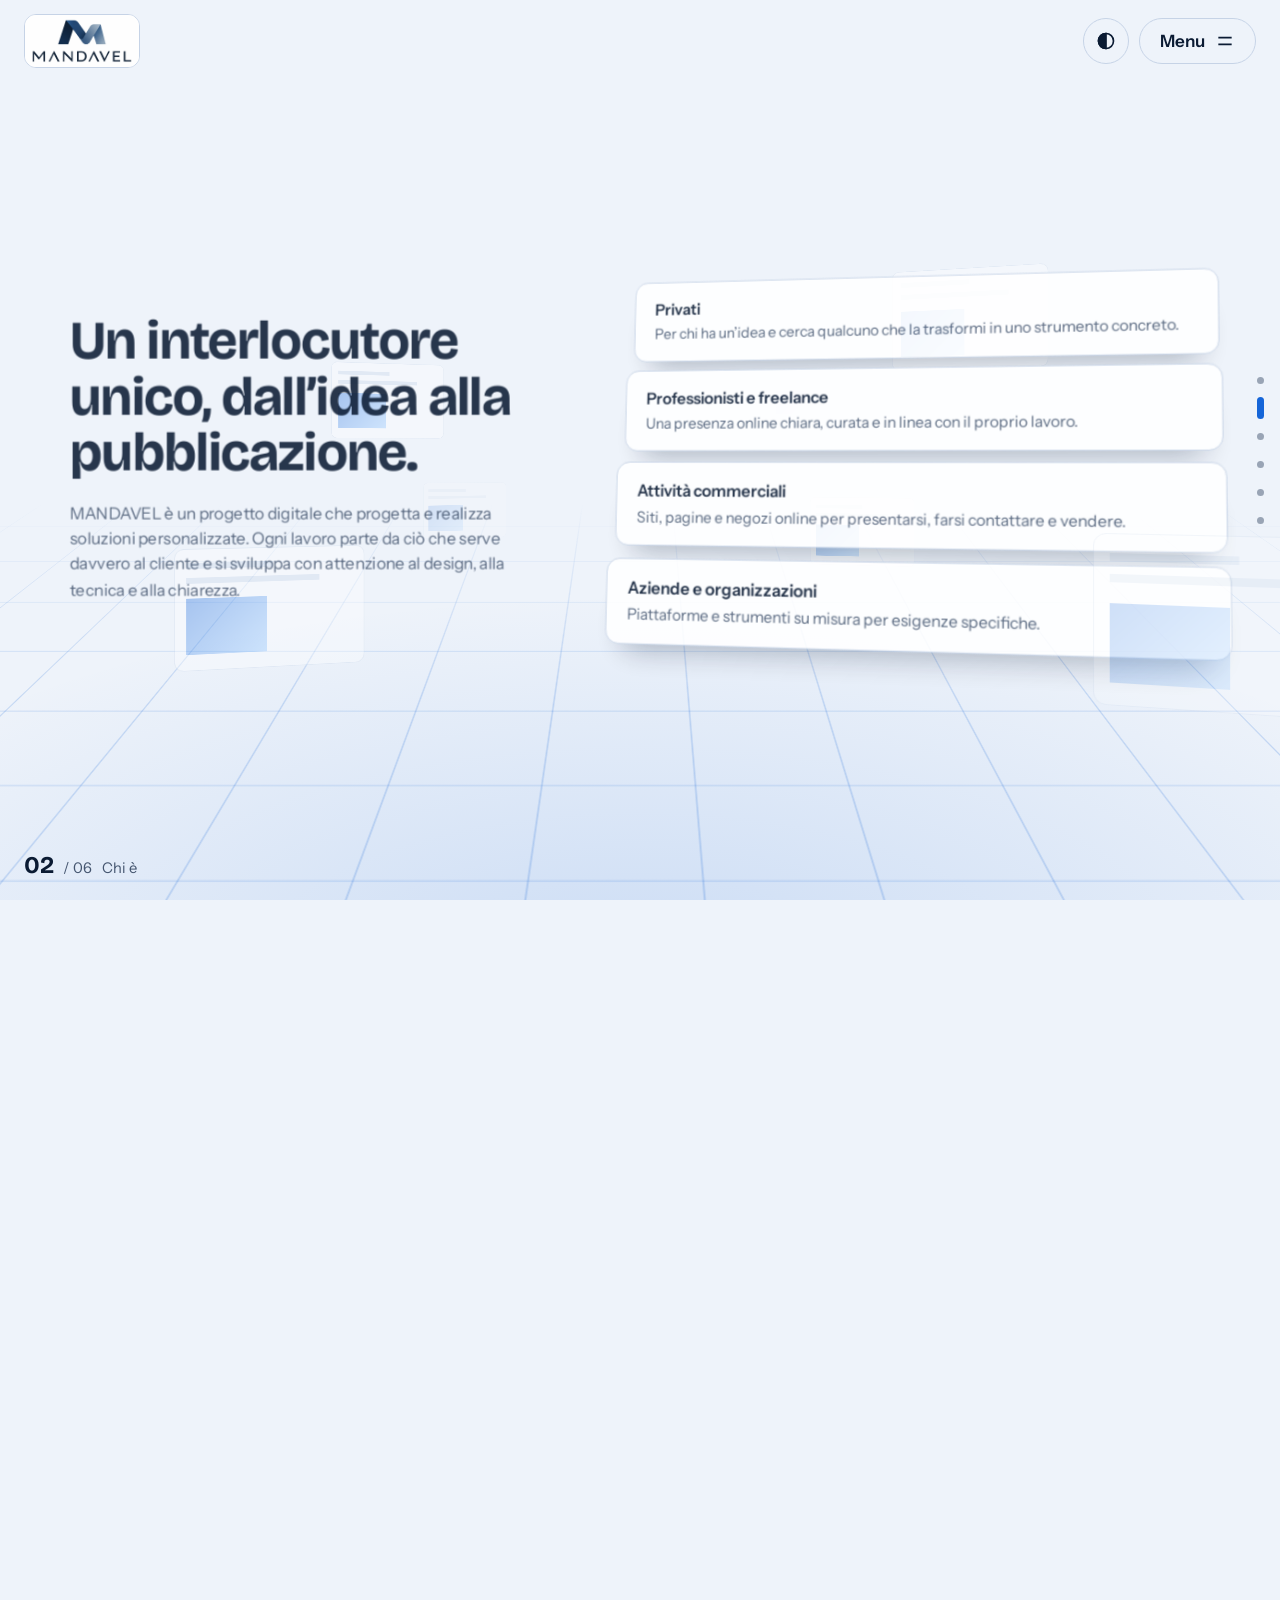
==== commit 60ced31e: "Add files via upload" ====
--- a/index.html
+++ b/index.html
@@ -1,16 +1,293 @@
-<!DOCTYPE html><html lang="it"><head><meta charset="utf-8"><meta name="viewport" content="width=device-width,initial-scale=1,viewport-fit=cover">
-<title>MANDAVEL | Servizi digitali, consegnati con metodo</title>
-<meta name="description" content="Servizi digitali con perimetro, prezzo e tempi indicativi dichiarati: profilo Google, landing page, sito, e-commerce, preventivi, documenti. Pacchetti a prezzo ridotto. Vota i prossimi servizi.">
-<meta property="og:title" content="MANDAVEL | Servizi digitali, consegnati con metodo"><meta property="og:type" content="website"><meta name="theme-color" content="#051125">
-<link rel="icon" href="favicon.png"><script src="theme.js"></script>
-<link rel="preconnect" href="https://fonts.googleapis.com"><link rel="preconnect" href="https://fonts.gstatic.com" crossorigin>
-<link href="https://fonts.googleapis.com/css2?family=Hanken+Grotesk:wght@400;500;600&family=Instrument+Serif:ital@0;1&family=JetBrains+Mono:wght@400;500&display=swap" rel="stylesheet">
-<link rel="stylesheet" href="style.css"></head><body>
-<a class="skip" href="#app">Vai al contenuto</a>
-<header class="top"><a class="lgo" href="#/" aria-label="MANDAVEL, home"><img class="lg lg-d" src="logo-dark.webp" alt="MANDAVEL" height="46" width="103"><img class="lg lg-l" src="logo-light.webp" alt="MANDAVEL" height="46" width="100"></a><span class="loc" id="loc" aria-hidden="true"></span><div class="tl"><button class="bt s" id="th" type="button">Tema</button><a class="bt s p" href="#/richiedi">Richiedi</a><button class="bt s" id="mb" type="button" aria-expanded="false" aria-controls="nav">Mappa</button></div></header>
-<nav class="ov" id="nav" aria-label="Mappa del sito"><ol>
-<li><a href="#/" style="--i:0" data-d="Il punto di partenza.">Partenza</a></li><li><a href="#/servizi" style="--i:1" data-d="Otto servizi attivi, con perimetro, prezzo e tempi indicativi.">Servizi</a></li><li><a href="#/pacchetti" style="--i:2" data-d="Più servizi insieme, a un prezzo inferiore ai singoli.">Pacchetti</a></li><li><a href="#/portfolio" style="--i:3" data-d="Concept da aprire e provare, uno per servizio.">Portfolio</a></li><li><a href="#/servizio/E01" style="--i:4" data-d="Negozi online su misura, su preventivo.">E-commerce</a></li><li><a href="#/prossimamente" style="--i:5" data-d="Vota i prossimi servizi e proponi i tuoi.">Prossimamente</a></li><li><a href="#/richiedi" style="--i:6" data-d="Descrivi un progetto o richiedi un servizio.">Richiesta</a></li><li><a href="#/contatti" style="--i:7" data-d="Come scriverci.">Contatti</a></li><li><a href="#/legale" style="--i:8" data-d="Privacy, cookie, condizioni.">Legale</a></li></ol><p id="ovd">Scegli la prossima stazione.</p></nav>
-<main id="app" tabindex="-1"></main>
-<footer><p>MANDAVEL. Importi indicativi, al netto dell’eventuale IVA. Tempi stimati, non garantiti.</p><p><a href="#/servizi">Servizi</a><a href="#/pacchetti">Pacchetti</a><a href="#/portfolio">Portfolio</a><a href="#/prossimamente">Prossimamente</a><a href="#/richiedi">Richiesta</a><a href="#/legale">Legale</a></p></footer>
-<div class="cv" aria-hidden="true"><i></i><i></i></div><div class="line" id="line"></div><div class="prg" id="prg"></div>
-<script src="data.js"></script><script src="packs.js"></script><script src="portfolio.js"></script><script src="app.js"></script></body></html>
+<!DOCTYPE html>
+<html lang="it">
+<head>
+<meta charset="utf-8">
+<meta name="viewport" content="width=device-width, initial-scale=1, viewport-fit=cover">
+<title>MANDAVEL — Siti web, e-commerce e applicazioni web su misura</title>
+<meta name="description" content="MANDAVEL realizza siti web, landing page, e-commerce, applicazioni web e piattaforme digitali su misura per privati, professionisti, attività e aziende. Scopri il portfolio.">
+<link rel="canonical" href="https://mandavel.it/">
+<meta name="theme-color" content="#061125">
+<meta property="og:type" content="website">
+<meta property="og:locale" content="it_IT">
+<meta property="og:title" content="MANDAVEL — Soluzioni digitali su misura">
+<meta property="og:description" content="Siti web, landing page, e-commerce, applicazioni web e piattaforme digitali. Consulta pacchetti e progetti dimostrativi nel portfolio.">
+<meta property="og:url" content="https://mandavel.it/">
+<meta name="twitter:card" content="summary">
+<link rel="icon" href="favicon.ico" sizes="48x48">
+<link rel="icon" type="image/png" sizes="32x32" href="favicon-32x32.png">
+<link rel="icon" type="image/png" sizes="16x16" href="favicon-16x16.png">
+<link rel="apple-touch-icon" sizes="180x180" href="apple-touch-icon.png">
+<link rel="manifest" href="site.webmanifest">
+<link rel="preconnect" href="https://fonts.googleapis.com">
+<link rel="preconnect" href="https://fonts.gstatic.com" crossorigin>
+<link rel="stylesheet" href="https://fonts.googleapis.com/css2?family=Bricolage+Grotesque:opsz,wght@12..96,500;12..96,700&family=Instrument+Sans:wght@400;500;600&display=swap">
+<script>
+var H=document.documentElement;H.classList.add('js');
+try{var t=localStorage.getItem('mv-theme');if(t==='dark'||t==='light')H.setAttribute('data-theme',t);var fl=localStorage.getItem('mv-flat');if(fl==='1'||(fl!=='0'&&(matchMedia('(prefers-reduced-motion: reduce)').matches||innerHeight<540)))H.classList.add('flat')}catch(e){}
+</script>
+<style>
+:root{--bg:#EEF3FA;--bg2:#FFFFFF;--ink:#0B1B33;--mut:#44556F;--line:#C6D3E6;--blue:#1565D8;--sky:#8CC4FF;--lb:#FEFEFE;--grid:rgba(21,101,216,.2);--ex:#B4C8E6;--sh:rgba(11,27,51,.35);--ld:none;--ll:block;color-scheme:light}
+@media (prefers-color-scheme:dark){:root:not([data-theme="light"]){--bg:#061125;--bg2:#0A1A33;--ink:#EAF1FF;--mut:#A5B7D4;--line:#1E3358;--blue:#3C8DF0;--lb:#061125;--grid:rgba(60,141,240,.22);--ex:#0C2B5A;--sh:rgba(0,0,0,.6);--ld:block;--ll:none;color-scheme:dark}}
+:root[data-theme="dark"]{--bg:#061125;--bg2:#0A1A33;--ink:#EAF1FF;--mut:#A5B7D4;--line:#1E3358;--blue:#3C8DF0;--lb:#061125;--grid:rgba(60,141,240,.22);--ex:#0C2B5A;--sh:rgba(0,0,0,.6);--ld:block;--ll:none;color-scheme:dark}
+*,*::before,*::after{box-sizing:border-box}
+html{scroll-snap-type:y proximity}
+body{margin:0;background:var(--bg);color:var(--ink);font:400 1.0625rem/1.55 "Instrument Sans",system-ui,-apple-system,"Segoe UI",sans-serif;overflow-x:hidden;transition:background .5s,color .5s}
+h1,h2,h3{font-family:"Bricolage Grotesque","Instrument Sans",system-ui,sans-serif;font-weight:700;line-height:1.04;letter-spacing:-.02em;margin:0}
+p{margin:0;max-width:56ch}button{font:inherit;color:inherit;cursor:pointer}a{color:inherit}
+:focus-visible{outline:3px solid var(--blue);outline-offset:3px;border-radius:6px}
+.skip{position:fixed;left:12px;top:-70px;background:var(--ink);color:var(--bg);padding:10px 14px;border-radius:8px;z-index:90}.skip:focus{top:12px}
+
+.w{width:min(1280px,100% - 96px - env(safe-area-inset-left,0px) - env(safe-area-inset-right,0px));margin-inline:auto}
+@media (min-width:1800px){html{font-size:19px}}
+/* stage */
+#track{position:relative;z-index:-1}.sn{height:100svh;scroll-snap-align:start}
+.stage{position:fixed;inset:0;perspective:1200px;overflow:hidden;background:radial-gradient(120% 70% at 50% 108%,color-mix(in srgb,var(--blue) 16%,transparent),transparent 60%),var(--bg)}
+.floor{position:absolute;left:-60%;width:220%;top:56%;height:150%;transform-origin:top;transform:rotateX(74deg);background:linear-gradient(var(--grid) 1px,transparent 1px) 0 0/90px 90px,linear-gradient(90deg,var(--grid) 1px,transparent 1px) 0 0/90px 90px;-webkit-mask-image:linear-gradient(transparent,#000 30%);mask-image:linear-gradient(transparent,#000 30%)}
+.tilt,.world{position:absolute;inset:0;transform-style:preserve-3d}
+.room{position:absolute;inset:0;display:grid;align-items:center;padding:88px 0 72px;will-change:transform,opacity}
+.rin{transform:scale(var(--fit,1))}
+.dc,.floor{pointer-events:none}.dc{position:absolute;left:50%;top:50%;width:250px;height:165px;border:1px solid var(--line);border-radius:12px;opacity:0;visibility:hidden;background:linear-gradient(var(--line),var(--line)) 14px 18px/45% 8px no-repeat,linear-gradient(var(--line),var(--line)) 14px 38px/70% 8px no-repeat,linear-gradient(135deg,var(--blue),var(--sky)) 14px 66px/42% 76px no-repeat,var(--bg2)}
+/* chrome */
+.top{position:fixed;z-index:30;inset:env(safe-area-inset-top,0px) 0 auto;display:flex;align-items:center;justify-content:space-between;padding:14px max(24px,env(safe-area-inset-left,0px)) 14px max(24px,env(safe-area-inset-right,0px))}
+.lg{display:block;aspect-ratio:1000/455;background:center/contain no-repeat}.lg.ld{display:var(--ld)}.lg.ll{display:var(--ll)}.lgd{background-image:url([data-uri])}.lgl{background-image:url([data-uri])}
+.brand{display:block;height:54px;-webkit-tap-highlight-color:transparent}.chip{display:block;height:100%;background:var(--lb);border:1px solid var(--line);border-radius:12px;overflow:hidden}.chip .lg{height:100%}
+.symw{display:none;height:100%}.sym{height:100%;background:center/contain no-repeat}.sym.ld{display:var(--ld);aspect-ratio:240/116;background-image:url([data-uri])}.sym.ll{display:var(--ll);aspect-ratio:240/120;background-image:url([data-uri])}
+.tools{display:flex;gap:10px}
+.ib,.mn{height:46px;border-radius:999px;border:1px solid var(--line);background:color-mix(in srgb,var(--bg) 80%,transparent);-webkit-backdrop-filter:blur(8px);backdrop-filter:blur(8px);display:inline-flex;align-items:center;justify-content:center;gap:10px;transition:border-color .2s,transform .25s}
+.ib{width:46px}.mn{padding:0 20px;font-weight:600}.ib:hover,.mn:hover{border-color:var(--blue)}.ib:active,.mn:active{transform:scale(.95)}
+.rail{position:fixed;z-index:30;right:max(6px,env(safe-area-inset-right,0px));top:50%;transform:translateY(-50%);display:grid}
+.rail button{position:relative;width:28px;height:28px;background:none;border:0;padding:0}
+.rail button::after{content:"";position:absolute;left:50%;top:50%;width:7px;height:7px;margin:-3.5px;border-radius:50%;background:var(--mut);opacity:.5;transition:all .4s}
+.rail button[aria-current="true"]::after{height:22px;margin-top:-11px;border-radius:4px;background:var(--blue);opacity:1}
+.rail button::before{content:attr(data-l);position:absolute;right:30px;top:50%;translate:8px -50%;opacity:0;pointer-events:none;background:var(--bg2);border:1px solid var(--line);padding:4px 10px;border-radius:8px;font-size:.85rem;white-space:nowrap;transition:all .25s}
+.rail button:hover::before,.rail button:focus-visible::before{opacity:1;translate:0 -50%}
+.hud{position:fixed;z-index:30;left:24px;bottom:calc(20px + env(safe-area-inset-bottom,0px));font-size:.92rem;color:var(--mut);display:flex;gap:10px;align-items:baseline}.hud b{font:700 1.5rem "Bricolage Grotesque",sans-serif;color:var(--ink);letter-spacing:-.02em}
+/* menu */
+.menu{position:fixed;inset:0;z-index:60;background:color-mix(in srgb,var(--bg) 94%,transparent);-webkit-backdrop-filter:blur(14px);backdrop-filter:blur(14px);display:grid;align-content:center;padding:80px 32px;opacity:0;transition:opacity .4s;perspective:900px}
+.menu.open{opacity:1}.menu[hidden]{display:none}
+.menu ol{list-style:none;margin:0 auto;padding:0;width:min(760px,100%);display:grid}
+.menu li{border-bottom:1px solid var(--line);opacity:0;transform:rotateX(-70deg) translateY(30px);transform-origin:top;transition:transform .7s cubic-bezier(.2,.7,.2,1),opacity .5s;transition-delay:calc(var(--i)*70ms)}
+.menu.open li{opacity:1;transform:none}
+.menu li>*{display:flex;justify-content:space-between;align-items:baseline;width:100%;padding:14px 0;background:none;border:0;text-align:left;text-decoration:none;font:700 clamp(1.8rem,5.4vw,3.2rem)/1.1 "Bricolage Grotesque",sans-serif;letter-spacing:-.02em;transition:color .2s,padding .3s}
+.menu li>*:hover{color:var(--blue);padding-left:14px}.menu small{font:500 .9rem "Instrument Sans",sans-serif;color:var(--mut)}.menu li:last-child a{flex-direction:column;align-items:flex-start;gap:8px;padding-bottom:20px}.menu li:last-child small{letter-spacing:.01em}
+@media (max-height:700px){.menu{align-content:start;overflow-y:auto;padding-top:calc(78px + env(safe-area-inset-top,0px))}.menu li>*{padding:9px 0;font-size:clamp(1.5rem,5vw,2.2rem)}.menu li:last-child a{padding-bottom:12px}}
+.mclose{position:absolute;top:calc(14px + env(safe-area-inset-top,0px));right:24px}
+.mfoot{width:min(760px,100%);margin:22px auto 0;display:flex;gap:14px;flex-wrap:wrap}
+.mfoot button{background:none;border:1px solid var(--line);border-radius:999px;padding:10px 18px;color:var(--mut)}.mfoot button:hover{border-color:var(--blue);color:var(--ink)}
+/* buttons */
+.btn{display:inline-flex;align-items:center;gap:10px;min-height:52px;padding:0 26px;border-radius:999px;font-weight:600;text-decoration:none;border:1.5px solid var(--ink);transition:transform .25s,background .25s,color .25s}
+.btn.p{background:var(--ink);color:var(--bg)}.btn:hover{transform:translateY(-2px)}.btn.s:hover{background:var(--ink);color:var(--bg)}.btn svg{transition:transform .25s}.btn:hover svg{transform:translate(3px,-3px)}
+.row{display:flex;flex-wrap:wrap;gap:14px}
+/* rooms */
+.sec h2{font-size:clamp(2rem,4.6vw,3.5rem);max-width:16ch}
+.two{display:grid;grid-template-columns:.9fr 1.1fr;gap:clamp(24px,5vw,80px);align-items:center}
+.two>div>p{margin-top:20px;color:var(--mut)}
+.hero{display:grid;grid-template-columns:1.05fr .95fr;gap:24px;align-items:center}
+.hero h1{font-size:clamp(2.4rem,5.8vw,5rem)}.lead{margin:24px 0 32px;font-size:1.18rem;color:var(--mut)}
+.ri{animation:rise 1s cubic-bezier(.2,.7,.2,1) both;animation-delay:var(--d,0s)}
+@keyframes rise{from{opacity:0;translate:0 40px;filter:blur(6px)}to{opacity:1;translate:0 0;filter:none}}
+.obj{position:relative;transform-style:preserve-3d;transform:perspective(1100px) rotateY(-16deg) rotateX(5deg);aspect-ratio:1000/455;width:min(100%,520px);margin-inline:auto;animation:swing 1.6s cubic-bezier(.2,.7,.2,1) .2s both}
+@keyframes swing{from{opacity:0;transform:perspective(1100px) rotateY(-70deg) rotateX(20deg) translateZ(-300px)}}
+.slab{position:absolute;inset:0;background:var(--lb);border:1px solid var(--line);border-radius:16px;overflow:hidden;transform:translateZ(40px);box-shadow:1px 1px 0 var(--ex),2px 2px 0 var(--ex),3px 3px 0 var(--ex),4px 4px 0 var(--ex),5px 5px 0 var(--ex),6px 6px 0 var(--ex),7px 7px 0 var(--ex),8px 8px 0 var(--ex),0 50px 60px -24px var(--sh)}
+.slab .lg{width:100%;height:100%;aspect-ratio:auto}
+.pn{position:absolute;inset:0;border:1px solid var(--line);border-radius:16px;background:var(--bg2)}
+.pn.a{transform:translate3d(36px,-34px,-60px)}.pn.b{transform:translate3d(72px,-68px,-160px);opacity:.7}
+.hint{position:absolute;left:50%;bottom:0;translate:-50% 0;font-size:.9rem;color:var(--mut);display:grid;justify-items:center;gap:8px}
+.hint::after{content:"";width:1px;height:30px;background:linear-gradient(var(--blue),transparent);animation:dr 2s ease-in-out infinite;transform-origin:top}
+@keyframes dr{0%{transform:scaleY(0)}60%{transform:scaleY(1)}100%{transform:scaleY(1);opacity:0}}
+.wh{display:grid;gap:12px;transform-style:preserve-3d;transform:perspective(1000px) rotateY(-8deg) rotateX(3deg)}
+.wh div{background:var(--bg2);border:1px solid var(--line);border-radius:14px;padding:16px 22px;transform:translateZ(calc(var(--i)*18px));box-shadow:0 24px 30px -20px var(--sh);transition:transform .4s,border-color .3s}
+.wh dt{font-weight:600}.wh dd{margin:2px 0 0;color:var(--mut);font-size:.98rem}
+.rw{height:250px;position:relative;perspective:1000px}
+.ring{position:absolute;left:50%;top:50%;transform-style:preserve-3d;transition:transform 1s cubic-bezier(.2,.7,.2,1)}
+.face{position:absolute;width:210px;height:92px;left:-105px;top:-46px;transform:rotateY(calc(var(--k)*60deg)) translateZ(200px);backface-visibility:hidden;background:var(--bg2);border:1px solid var(--line);border-radius:14px;font:700 1.3rem "Bricolage Grotesque",sans-serif;letter-spacing:-.01em;box-shadow:0 20px 30px -18px var(--sh);transition:background .4s,color .4s,border-color .4s}
+.face[aria-pressed="true"]{background:var(--blue);border-color:var(--blue);color:#fff}
+.dsc{margin-top:22px;min-height:7.5em}.dsc h3{font-size:1.7rem;margin-bottom:8px}.dsc p{color:var(--mut)}
+.ar{display:flex;gap:10px;margin-top:18px}
+.deck{position:relative;height:290px;perspective:1000px;margin-bottom:18px}
+.cd{position:absolute;inset:0 14% 0 0;background:var(--bg2);border:1px solid var(--line);border-radius:16px;padding:28px;transform:translate3d(calc(var(--o)*40px),calc(var(--o)*-24px),calc(var(--o)*-100px));transition:transform .9s cubic-bezier(.2,.7,.2,1),opacity .6s;box-shadow:0 30px 40px -26px var(--sh)}
+.cd.out{transform:translate3d(-45%,0,80px) rotateY(34deg);opacity:0;pointer-events:none}.cd>*{transition:opacity .5s}.cd:not(.act)>*{opacity:0}
+.cd h3{font-size:1.8rem;margin:12px 0 10px}.cd p{color:var(--mut)}.cd .n{display:grid;place-items:center;width:40px;height:40px;border-radius:50%;background:var(--blue);color:#fff;font-weight:600}
+.sb{display:flex;gap:10px;align-items:center;flex-wrap:wrap}.sb button,.ar button{min-width:46px;height:46px;border-radius:999px;border:1px solid var(--line);background:var(--bg2);transition:all .25s}.sb button:hover,.ar button:hover{border-color:var(--blue)}.sb button[aria-current="true"]{background:var(--ink);color:var(--bg);border-color:var(--ink)}
+.frs{position:relative;height:340px;transform-style:preserve-3d;transform:perspective(1100px) rotateY(-16deg) rotateX(5deg)}
+.fr{position:absolute;width:72%;left:0;top:0;background:var(--bg2);border:1px solid var(--line);border-radius:12px;overflow:hidden;box-shadow:0 30px 40px -24px var(--sh);transition:transform .7s cubic-bezier(.2,.7,.2,1);transform:translate3d(var(--x),var(--y),var(--z))}
+@media (hover:hover){.frs:hover .fr:nth-child(1){--x:-26px;--y:-20px}.frs:hover .fr:nth-child(3){--x:calc(28% + 28px);--y:152px}}
+.fr:nth-child(1){--x:0px;--y:0px;--z:-90px}.fr:nth-child(2){--x:14%;--y:70px;--z:0px}.fr:nth-child(3){--x:28%;--y:138px;--z:90px}
+.fr b{display:block;font:500 .78rem "Instrument Sans",sans-serif;color:var(--mut);padding:9px 14px;border-bottom:1px solid var(--line)}
+.fb{display:grid;gap:10px;padding:14px;height:112px}.fb i{display:block;background:var(--line);border-radius:5px}
+.fb.a{grid-template-columns:2fr 1fr}.fb.a i:first-child{grid-row:span 3;background:linear-gradient(135deg,#0B3D91,#1565D8)}.fb.g{grid-template-columns:repeat(3,1fr)}.fb.d{grid-template-columns:repeat(6,1fr);align-items:end}.fb.d i:nth-child(odd){background:var(--blue)}
+.cta h2{max-width:18ch}.cta p{margin:20px 0 30px;color:var(--mut)}.mail{margin-top:20px!important;font-size:.98rem}.mail a{font-weight:600;color:var(--ink)}
+.fo{margin-top:clamp(28px,6vh,64px);padding-top:20px;border-top:1px solid var(--line);display:flex;flex-wrap:wrap;gap:12px 28px;align-items:center;color:var(--mut);font-size:.92rem}.fo .chip{height:46px}.fo a{text-decoration:none}.fo a:hover{color:var(--ink);text-decoration:underline}
+/* linear view */
+html.flat{scroll-snap-type:none}.flat .rin{transform:none}.flat #track,.flat .rail,.flat .hud,.flat .floor,.flat .dc,.flat .hint{display:none}
+.flat .stage{position:static;perspective:none;overflow:visible}.flat .tilt,.flat .world{position:static;transform:none!important}
+.flat .room{position:relative;transform:none!important;opacity:1!important;visibility:visible!important;pointer-events:auto!important;min-height:100svh;padding:110px 0 70px;border-bottom:1px solid var(--line)}
+@media (max-width:860px){
+.top{padding:10px max(16px,env(safe-area-inset-right,0px)) 10px max(16px,env(safe-area-inset-left,0px))}.brand{height:38px}
+.w{width:calc(100% - 48px - env(safe-area-inset-left,0px) - env(safe-area-inset-right,0px))}
+.room{padding:70px 0 58px}.hero,.two{grid-template-columns:1fr;gap:14px}
+.hero h1{font-size:clamp(1.95rem,8.6vw,2.7rem)}.lead{margin:14px 0 20px;font-size:1rem}
+.btn{min-height:46px;padding:0 20px;font-size:.96rem}.row{gap:10px}
+.obj{width:min(72%,320px);margin:20px 0 0 2%}.pn.b,.hint{display:none}.pn.a{transform:translate3d(14px,-12px,-60px)}.hid{display:none}
+.rw{height:clamp(150px,24svh,210px)}.deck{height:clamp(200px,32svh,250px);margin-top:24px}
+.cd{padding:20px;inset:0 12% 0 0;transform:translate3d(calc(var(--o)*14px),calc(var(--o)*10px),calc(var(--o)*-80px))}.cd.out{transform:translate3d(-40%,0,60px) rotateY(30deg)}.cd h3{font-size:1.4rem;margin:8px 0}.sb{gap:7px;flex-wrap:nowrap}.sb button{min-width:40px;height:42px;padding:0}
+.frs{margin-bottom:30px;height:clamp(120px,21svh,190px);transform:perspective(900px) rotateY(-12deg) rotateX(4deg)}.fr{width:70%}.fr:nth-child(2){--y:30px}.fr:nth-child(3){--y:60px}.fb{height:52px;padding:10px;gap:6px}
+.dsc{min-height:6.6em;margin-top:6px}.dsc h3{font-size:1.4rem}
+.wh{gap:9px;transform:perspective(900px) rotateY(-5deg) rotateX(2deg)}.wh div{padding:10px 16px;transform:translateZ(calc(var(--i)*8px))}.wh dd{font-size:.9rem}
+.mn span{display:none}.mn{padding:0;width:46px}.hud{left:max(16px,env(safe-area-inset-left,0px))}.rail button{width:22px}.rail{right:2px}}
+@media (min-width:600px) and (max-width:860px){.hero h1{font-size:clamp(2.4rem,7vw,3.8rem)}.obj{width:min(56%,440px)}.lead{font-size:1.12rem}}
+@media (max-width:480px){.face{width:136px;height:68px;left:-68px;top:-34px;font-size:1rem;transform:rotateY(calc(var(--k)*60deg)) translateZ(122px)}}
+@media (max-width:860px) and (max-height:720px){#r1 .rin>div>p,.wh dd{display:none}.hero h1{font-size:clamp(1.75rem,7.8vw,2.2rem)}.lead{font-size:.94rem;margin:10px 0 14px}.obj{width:min(52%,206px)}.sec h2{font-size:clamp(1.6rem,7vw,2rem)}.rw{height:150px}.deck{height:216px}.cd{padding:16px}.cd h3{font-size:1.2rem}.cd p{font-size:.92rem;line-height:1.45}.dsc{min-height:5.6em}.dsc h3{font-size:1.2rem}.room{padding:64px 0 54px}}
+@media (max-width:640px){.chip{display:none}.symw{display:block}}
+@media (prefers-reduced-motion:reduce){*,*::before,*::after{animation:none!important;transition:none!important}}
+</style>
+</head>
+<body>
+<a class="skip" href="#main">Vai ai contenuti</a>
+<header class="top">
+<a class="brand" href="#r0" data-go="0" aria-label="MANDAVEL — torna all’inizio"><span class="chip" aria-hidden="true"><span class="lg lgd ld"></span><span class="lg lgl ll"></span></span><span class="symw" aria-hidden="true"><span class="sym ld"></span><span class="sym ll"></span></span></a>
+<div class="tools">
+<button class="ib" id="th" type="button" aria-label="Cambia tema"><svg width="20" height="20" viewBox="0 0 24 24" fill="none" stroke="currentColor" stroke-width="2" aria-hidden="true"><circle cx="12" cy="12" r="9"/><path d="M12 3a9 9 0 0 0 0 18z" fill="currentColor"/></svg></button>
+<button class="mn" id="mn" type="button" aria-expanded="false" aria-controls="menu"><span>Menu</span><svg width="20" height="20" viewBox="0 0 24 24" fill="none" stroke="currentColor" stroke-width="2" aria-hidden="true"><path d="M4 8h16M4 16h16"/></svg></button>
+</div></header>
+
+<div class="menu" id="menu" role="dialog" aria-modal="true" aria-label="Menu" hidden>
+<button class="mn mclose" id="mc" type="button"><span>Chiudi</span><svg width="18" height="18" viewBox="0 0 24 24" fill="none" stroke="currentColor" stroke-width="2" aria-hidden="true"><path d="M5 5l14 14M19 5 5 19"/></svg></button>
+<ol>
+<li style="--i:0"><button type="button" data-go="0">Inizio <small>01</small></button></li>
+<li style="--i:1"><button type="button" data-go="1">Chi è <small>02</small></button></li>
+<li style="--i:2"><button type="button" data-go="2">Cosa realizziamo <small>03</small></button></li>
+<li style="--i:3"><button type="button" data-go="3">Come lavoriamo <small>04</small></button></li>
+<li style="--i:4"><button type="button" data-go="4">Portfolio <small>05</small></button></li>
+<li style="--i:5"><button type="button" data-go="5">Contatti <small>06</small></button></li>
+<li style="--i:6"><a href="https://gallery.mandavel.it" target="_blank" rel="noopener">gallery.mandavel.it <small>Si apre in una nuova scheda</small></a></li>
+</ol>
+<div class="mfoot"><button type="button" id="lin">Passa alla vista lineare</button></div>
+</div>
+
+<nav class="rail" id="rail" aria-label="Sezioni della pagina">
+<button type="button" data-go="0" data-l="Inizio" aria-label="Inizio"></button><button type="button" data-go="1" data-l="Chi è" aria-label="Chi è"></button><button type="button" data-go="2" data-l="Servizi" aria-label="Servizi"></button><button type="button" data-go="3" data-l="Metodo" aria-label="Metodo"></button><button type="button" data-go="4" data-l="Portfolio" aria-label="Portfolio"></button><button type="button" data-go="5" data-l="Contatti" aria-label="Contatti"></button>
+</nav>
+<div class="hud" aria-hidden="true"><b id="hn">01</b><span>/ 06</span><span id="hl">Inizio</span></div>
+<div id="track" aria-hidden="true"><div class="sn"></div><div class="sn"></div><div class="sn"></div><div class="sn"></div><div class="sn"></div><div class="sn"></div></div>
+
+<div class="stage" id="stage"><div class="floor" id="floor"></div>
+<div class="tilt" id="tilt"><main class="world" id="main">
+<i class="dc" aria-hidden="true" data-z=".55" data-x="-35" data-y="-22" data-r="22"></i><i class="dc" aria-hidden="true" data-z=".85" data-x="36" data-y="18" data-r="-20"></i><i class="dc" aria-hidden="true" data-z="1.45" data-x="-33" data-y="24" data-r="18"></i><i class="dc" aria-hidden="true" data-z="1.8" data-x="35" data-y="-24" data-r="-24"></i><i class="dc" aria-hidden="true" data-z="2.55" data-x="-36" data-y="-12" data-r="26"></i><i class="dc" aria-hidden="true" data-z="2.85" data-x="35" data-y="22" data-r="-16"></i><i class="dc" aria-hidden="true" data-z="3.6" data-x="-34" data-y="20" data-r="20"></i><i class="dc" aria-hidden="true" data-z="4" data-x="36" data-y="-20" data-r="-22"></i><i class="dc" aria-hidden="true" data-z="4.7" data-x="-35" data-y="-18" data-r="16"></i>
+
+<section class="room" id="r0" aria-labelledby="h1"><div class="w hero rin">
+<div><h1 id="h1" class="ri" style="--d:.15s">Soluzioni digitali su misura, progettate con metodo.</h1>
+<p class="lead ri" style="--d:.35s">MANDAVEL realizza siti web, e-commerce, landing page, applicazioni web e piattaforme per privati, professionisti, attività commerciali e aziende.</p>
+<div class="row ri" style="--d:.55s"><a class="btn p" href="https://gallery.mandavel.it" target="_blank" rel="noopener">Esplora il portfolio <svg width="16" height="16" viewBox="0 0 16 16" fill="none" stroke="currentColor" stroke-width="2" aria-hidden="true"><path d="M4 12 12 4M5 4h7v7"/></svg></a><a class="btn s" href="#r5" data-go="5">Scrivi a MANDAVEL</a></div></div>
+<div class="obj" id="obj" aria-hidden="true"><div class="pn b"></div><div class="pn a"></div><div class="slab"><span class="lg lgd ld"></span><span class="lg lgl ll"></span></div></div>
+</div><div class="hint">Scorri per entrare</div></section>
+
+<section class="room sec" id="r1" aria-labelledby="h2a"><div class="w two rin">
+<div><h2 id="h2a">Un interlocutore unico, dall’idea alla pubblicazione.</h2><p>MANDAVEL è un progetto digitale che progetta e realizza soluzioni personalizzate. Ogni lavoro parte da ciò che serve davvero al cliente e si sviluppa con attenzione al design, alla tecnica e alla chiarezza.</p></div>
+<dl class="wh" style="margin:0">
+<div style="--i:0"><dt>Privati</dt><dd>Per chi ha un’idea e cerca qualcuno che la trasformi in uno strumento concreto.</dd></div>
+<div style="--i:1"><dt>Professionisti e freelance</dt><dd>Una presenza online chiara, curata e in linea con il proprio lavoro.</dd></div>
+<div style="--i:2"><dt>Attività commerciali</dt><dd>Siti, pagine e negozi online per presentarsi, farsi contattare e vendere.</dd></div>
+<div style="--i:3"><dt>Aziende e organizzazioni</dt><dd>Piattaforme e strumenti su misura per esigenze specifiche.</dd></div>
+</dl></div></section>
+
+<section class="room sec" id="r2" aria-labelledby="h2b"><div class="w two rin">
+<div><h2 id="h2b">Cosa realizziamo</h2>
+<div class="dsc" aria-live="polite"><h3 id="sh">Siti web</h3><p id="sp">Siti professionali per presentare un’attività, un professionista o un progetto, con una struttura chiara e contenuti curati.</p></div>
+<div class="ar"><button type="button" id="sv" aria-label="Servizio precedente">←</button><button type="button" id="sn" aria-label="Servizio successivo">→</button></div></div>
+<div class="rw"><div class="ring" id="ring">
+<button class="face" type="button" style="--k:0" data-t="Siti web" data-d="Siti professionali per presentare un’attività, un professionista o un progetto, con una struttura chiara e contenuti curati.">Siti web</button>
+<button class="face" type="button" style="--k:1" data-t="Landing page" data-d="Pagine costruite attorno a un obiettivo preciso, come richiedere un contatto o un preventivo.">Landing page</button>
+<button class="face" type="button" style="--k:2" data-t="E-commerce" data-d="Negozi online pensati per presentare i prodotti e accompagnare chi acquista fino all’ordine.">E-commerce</button>
+<button class="face" type="button" style="--k:3" data-t="Applicazioni web" data-d="Strumenti accessibili da browser per gestire processi, dati o attività specifiche.">Applicazioni web</button>
+<button class="face" type="button" style="--k:4" data-t="Piattaforme digitali" data-d="Sistemi più articolati che mettono in relazione utenti, contenuti e funzioni.">Piattaforme digitali</button>
+<button class="face" type="button" style="--k:5" data-t="Soluzioni personalizzate" data-d="Quando l’esigenza non rientra in una categoria, si parte dal problema e si progetta la soluzione adatta.">Soluzioni personalizzate</button>
+</div></div></div></section>
+
+<section class="room sec" id="r3" aria-labelledby="h2c"><div class="w two rin">
+<div><h2 id="h2c">Come lavoriamo</h2><p class="hid">Quattro passaggi, dalla comprensione dell’esigenza alla messa online.</p></div>
+<div><div class="deck" id="deck">
+<article class="cd"><span class="n">1</span><h3>Ascolto dell’esigenza</h3><p>Si parte da cosa serve, a chi si rivolge e quale risultato deve ottenere il progetto.</p></article>
+<article class="cd"><span class="n">2</span><h3>Progettazione</h3><p>Struttura, contenuti e percorso dell’utente vengono definiti prima di disegnare e sviluppare.</p></article>
+<article class="cd"><span class="n">3</span><h3>Design e sviluppo</h3><p>Interfaccia, esperienza d’uso e codice crescono insieme, con attenzione ai dettagli e alle prestazioni.</p></article>
+<article class="cd"><span class="n">4</span><h3>Verifica e pubblicazione</h3><p>Collegamenti, interazioni e comportamento sui diversi dispositivi vengono controllati prima della messa online.</p></article>
+</div>
+<div class="sb" id="sb" role="group" aria-label="Passaggi"><button type="button" aria-label="Passaggio precedente" data-s="-1">←</button><button type="button" data-n="0">1</button><button type="button" data-n="1">2</button><button type="button" data-n="2">3</button><button type="button" data-n="3">4</button><button type="button" aria-label="Passaggio successivo" data-s="1">→</button></div></div>
+</div></section>
+
+<section class="room sec" id="r4" aria-labelledby="h2d"><div class="w two rin">
+<div class="frs" aria-hidden="true">
+<div class="fr"><b>gallery.mandavel.it</b><div class="fb a"><i></i><i></i><i></i><i></i></div></div>
+<div class="fr"><b>gallery.mandavel.it</b><div class="fb g"><i></i><i></i><i></i><i></i><i></i><i></i></div></div>
+<div class="fr"><b>gallery.mandavel.it</b><div class="fb d"><i style="height:40%"></i><i style="height:70%"></i><i style="height:55%"></i><i style="height:90%"></i><i style="height:65%"></i><i style="height:80%"></i></div></div>
+</div>
+<div><h2 id="h2d">Il portfolio è un sito a parte. Merita una visita.</h2>
+<p>Qui trovi i pacchetti disponibili e le anteprime dei progetti dimostrativi: siti, e-commerce, dashboard e applicazioni web da aprire e provare.</p>
+<p class="hid" style="margin:12px 0 0!important">I progetti dimostrativi sono concept realizzati per mostrare il tipo di lavori possibili.</p>
+<div style="margin-top:26px"><a class="btn p" href="https://gallery.mandavel.it" target="_blank" rel="noopener">Apri gallery.mandavel.it <svg width="16" height="16" viewBox="0 0 16 16" fill="none" stroke="currentColor" stroke-width="2" aria-hidden="true"><path d="M4 12 12 4M5 4h7v7"/></svg></a></div></div>
+</div></section>
+
+<section class="room sec cta" id="r5" aria-labelledby="h2e"><div class="w rin">
+<h2 id="h2e">Hai un’esigenza o un progetto?</h2>
+<p>Raccontaci di cosa hai bisogno: valuteremo insieme la soluzione più adatta.</p>
+<a class="btn p" href="mailto:projects@mandavel.it?subject=Richiesta%20di%20informazioni">Scrivi a projects@mandavel.it</a>
+<p class="mail">Per domande generali: <a href="mailto:hello@mandavel.it">hello@mandavel.it</a></p>
+<footer class="fo"><span class="chip" role="img" aria-label="MANDAVEL"><span class="lg lgd ld"></span><span class="lg lgl ll"></span></span><span>Servizi e soluzioni digitali personalizzate.</span><a href="https://gallery.mandavel.it" target="_blank" rel="noopener">Portfolio</a><span>© 2026 MANDAVEL</span></footer>
+</div></section>
+</main></div></div>
+
+<script>
+(function(){
+var d=document,$=function(s){return d.querySelector(s)},A=function(s,c){return[].slice.call((c||d).querySelectorAll(s))};
+var rooms=A('.room'),deco=A('.dc'),N=rooms.length,floor=$('#floor'),tilt=$('#tilt'),D=900,p=0,tp=0,cx=0,cy=0,tx=0,ty=0,run=0,act=-1;
+var names=['Inizio','Chi è','Servizi','Metodo','Portfolio','Contatti'],rail=A('#rail button'),hn=$('#hn'),hl=$('#hl');
+var flat=function(){return H.classList.contains('flat')};
+/* tema */
+var th=$('#th');function cur(){return H.getAttribute('data-theme')||(matchMedia('(prefers-color-scheme: dark)').matches?'dark':'light')}
+function lab(){th.setAttribute('aria-label',cur()==='dark'?'Passa al tema chiaro':'Passa al tema scuro')}
+th.onclick=function(){var n=cur()==='dark'?'light':'dark';H.setAttribute('data-theme',n);try{localStorage.setItem('mv-theme',n)}catch(e){}lab()};lab();
+/* camera */
+function max(){return Math.max(1,d.documentElement.scrollHeight-innerHeight)}
+function read(){tp=Math.max(0,Math.min(N-1,scrollY/max()*(N-1)))}
+function render(){var xm=innerWidth<861?1.45:1.2,om=innerWidth<861?.4:.8;
+for(var i=0;i<N;i++){var r=rooms[i],dz=i-p,o=dz>=0?1-dz*2.4:1+dz*2.8;o=Math.max(0,Math.min(1,o));
+r.style.transform='translate3d(0,0,'+(-dz*D).toFixed(1)+'px)';r.style.opacity=o.toFixed(3);r.style.visibility=o<.02?'hidden':'visible';r.style.pointerEvents=Math.abs(dz)<.5?'auto':'none'}
+deco.forEach(function(e){var dz=+e.dataset.z-p,o=dz<0?1+dz*4:Math.min(1,(3.2-dz)/1.4);o=Math.max(0,o)*.42*om;
+e.style.opacity=o.toFixed(3);e.style.visibility=o<.01?'hidden':'visible';
+e.style.transform='translate(-50%,-50%) translate3d('+(e.dataset.x*xm)+'vw,'+e.dataset.y+'vh,'+(-dz*D).toFixed(1)+'px) rotateY('+e.dataset.r+'deg)'});
+floor.style.backgroundPosition='0 '+(p*260).toFixed(1)+'px,0 '+(p*260).toFixed(1)+'px';
+tilt.style.transform='rotateX('+(-cy*1.6).toFixed(3)+'deg) rotateY('+(cx*2.2).toFixed(3)+'deg)';
+var a=Math.round(p);if(a!==act){act=a;hn.textContent='0'+(a+1);hl.textContent=names[a];rail.forEach(function(b,k){b.setAttribute('aria-current',k===a)})}}
+function loop(){run=0;if(flat())return;p+=(tp-p)*.1;cx+=(tx-cx)*.08;cy+=(ty-cy)*.08;
+if(Math.abs(tp-p)<.0006)p=tp;render();
+if(p!==tp||Math.abs(tx-cx)>.002||Math.abs(ty-cy)>.002)kick()}
+function kick(){if(!run&&!flat()){run=1;requestAnimationFrame(loop)}}
+addEventListener('scroll',function(){read();kick()},{passive:true});addEventListener('resize',function(){read();kick()});
+if(matchMedia('(pointer:fine)').matches)addEventListener('pointermove',function(e){tx=e.clientX/innerWidth-.5;ty=e.clientY/innerHeight-.5;kick()});
+function go(i){if(flat())rooms[i].scrollIntoView({behavior:'smooth',block:'start'});else scrollTo({top:i/(N-1)*max(),behavior:'smooth'})}
+A('[data-go]').forEach(function(b){b.addEventListener('click',function(e){e.preventDefault();closeM();go(+b.dataset.go)})});
+function setFlat(f,auto){H.classList.toggle('flat',f);if(!auto){try{localStorage.setItem('mv-flat',f?'1':'0')}catch(e){}}$('#lin').textContent=f?'Passa alla vista immersiva':'Passa alla vista lineare';
+if(f){rooms.forEach(function(r){r.style.cssText=''});scrollTo(0,0)}else{read();p=tp;kick();render()}}
+$('#lin').textContent=flat()?'Passa alla vista immersiva':'Passa alla vista lineare';
+function autoMode(){var s=null;try{s=localStorage.getItem('mv-flat')}catch(e){}if(s!==null)return;var f=matchMedia('(prefers-reduced-motion: reduce)').matches||innerHeight<540||fit()<.8;if(f!==flat())setFlat(f,true)}
+function fit(){var av=innerHeight-(innerWidth<861?128:160),mn=1;rooms.forEach(function(r){var c=r.firstElementChild;c.style.setProperty('--fit',1);var s=Math.min(1,av/c.offsetHeight);c.style.setProperty('--fit',s.toFixed(3));mn=Math.min(mn,s)});return mn}
+var rt=0;function onR(){clearTimeout(rt);rt=setTimeout(function(){fit();autoMode()},120)}addEventListener('resize',onR);addEventListener('orientationchange',onR);
+$('#lin').onclick=function(){var f=!flat();closeM();setFlat(f)};
+/* menu */
+var m=$('#menu'),mn=$('#mn'),st=$('#stage');
+function openM(){m.hidden=false;void m.offsetWidth;m.classList.add('open');mn.setAttribute('aria-expanded',true);st.inert=true;$('#mc').focus()}
+function closeM(){if(m.hidden)return;m.classList.remove('open');mn.setAttribute('aria-expanded',false);st.inert=false;setTimeout(function(){m.hidden=true},400);mn.focus({preventScroll:true})}
+mn.onclick=openM;$('#mc').onclick=closeM;d.addEventListener('keydown',function(e){if(e.key==='Escape')closeM()});
+/* anello servizi */
+var faces=A('.face'),ring=$('#ring'),k=0;
+function selS(n){k=(n+6)%6;ring.style.transform='translateZ(-'+(innerWidth<481?122:innerWidth<861?170:200)+'px) rotateY('+(-k*60)+'deg)';faces.forEach(function(f,i){f.setAttribute('aria-pressed',i===k)});$('#sh').textContent=faces[k].dataset.t;$('#sp').textContent=faces[k].dataset.d}
+faces.forEach(function(f,i){f.onclick=function(){selS(i)}});$('#sv').onclick=function(){selS(k-1)};$('#sn').onclick=function(){selS(k+1)};selS(0);addEventListener('resize',function(){selS(k)});
+/* mazzo metodo */
+var cds=A('.cd'),sbs=A('#sb [data-n]'),a=0;
+function selC(n){a=Math.max(0,Math.min(3,n));cds.forEach(function(c,i){var o=i-a;c.style.setProperty('--o',Math.max(0,o));c.classList.toggle('out',o<0);c.classList.toggle('act',o===0);c.style.zIndex=10-i;c.setAttribute('aria-hidden',o!==0)});sbs.forEach(function(b,i){b.setAttribute('aria-current',i===a)})}
+sbs.forEach(function(b){b.onclick=function(){selC(+b.dataset.n)}});A('#sb [data-s]').forEach(function(b){b.onclick=function(){selC(a+ +b.dataset.s)}});selC(0);
+fit();autoMode();if(d.fonts&&d.fonts.ready)d.fonts.ready.then(function(){fit();autoMode()});read();p=tp;if(!flat())render();
+})();
+</script>
+</body>
+</html>
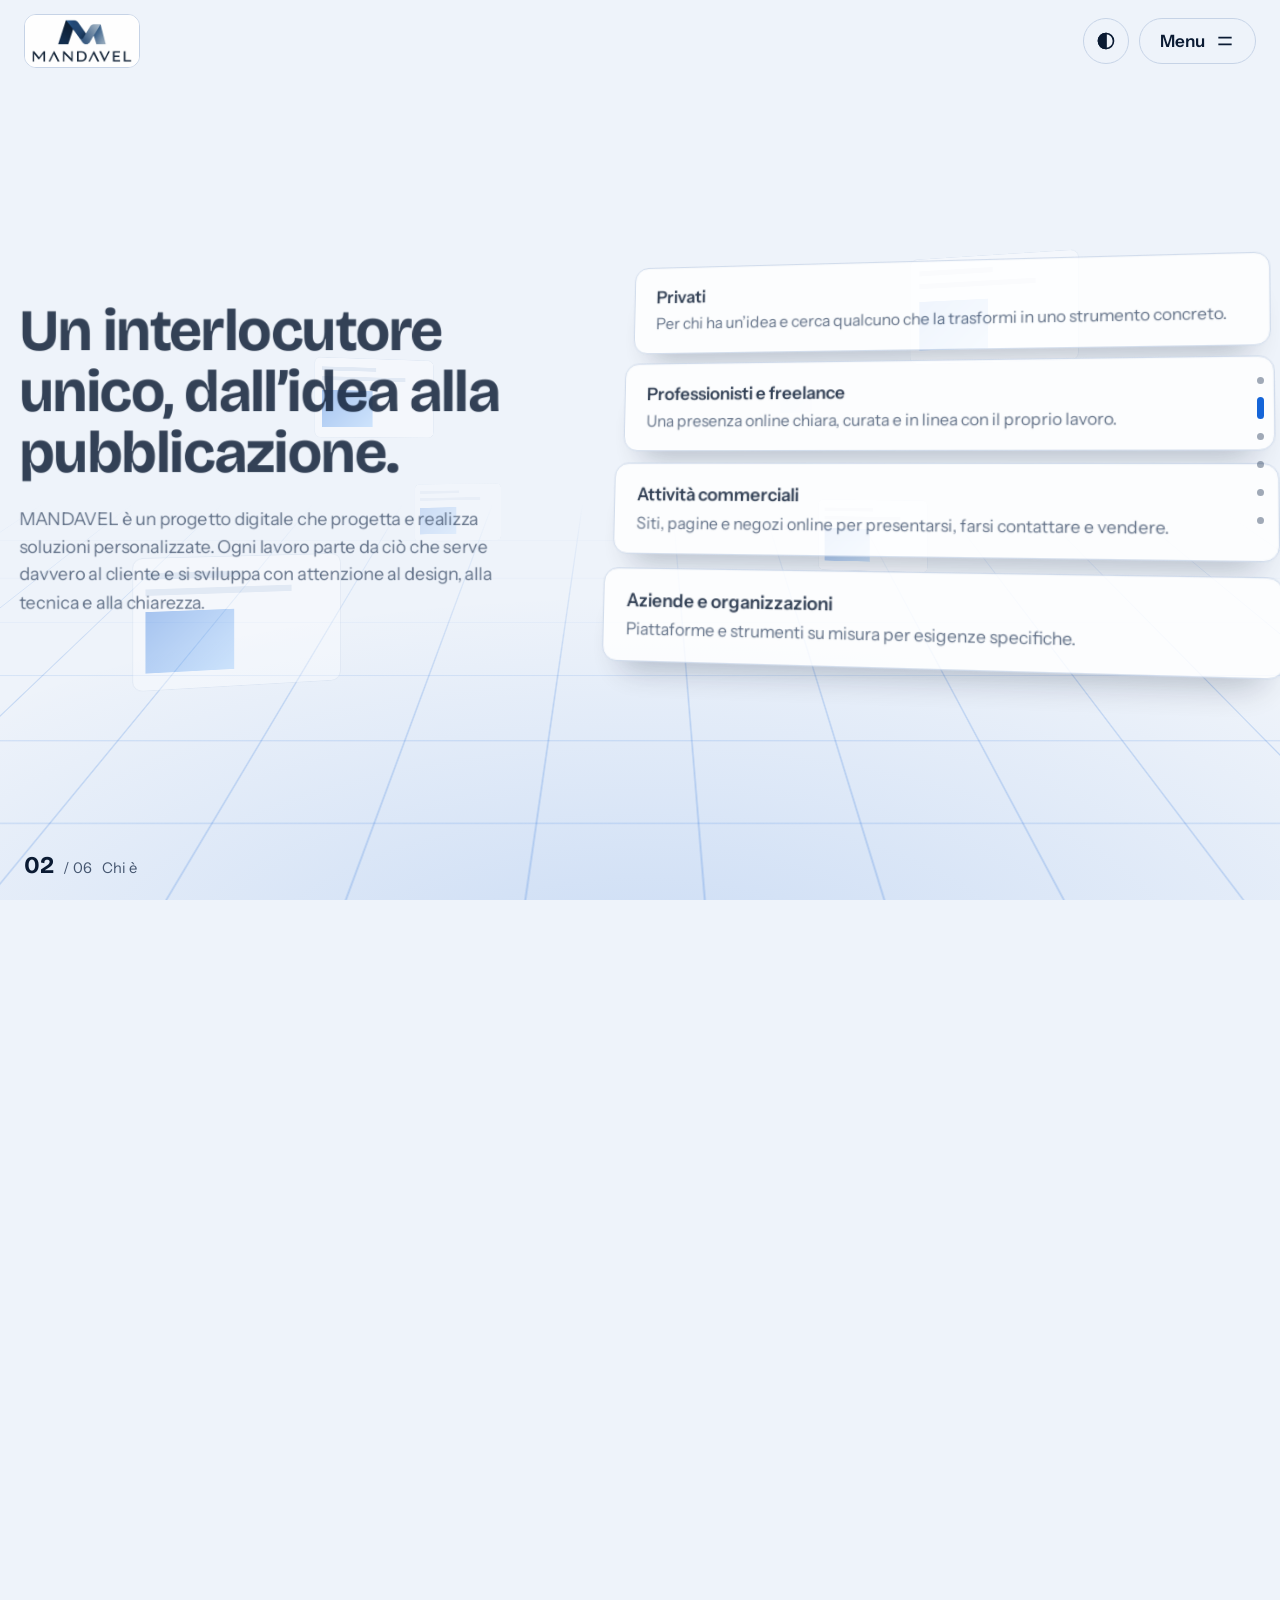
==== commit fe8b4a9b: "Add files via upload" ====
--- a/index.html
+++ b/index.html
@@ -108,7 +108,7 @@
 .cd{position:absolute;inset:0 14% 0 0;background:var(--bg2);border:1px solid var(--line);border-radius:16px;padding:28px;transform:translate3d(calc(var(--o)*40px),calc(var(--o)*-24px),calc(var(--o)*-100px));transition:transform .9s cubic-bezier(.2,.7,.2,1),opacity .6s;box-shadow:0 30px 40px -26px var(--sh)}
 .cd.out{transform:translate3d(-45%,0,80px) rotateY(34deg);opacity:0;pointer-events:none}.cd>*{transition:opacity .5s}.cd:not(.act)>*{opacity:0}
 .cd h3{font-size:1.8rem;margin:12px 0 10px}.cd p{color:var(--mut)}.cd .n{display:grid;place-items:center;width:40px;height:40px;border-radius:50%;background:var(--blue);color:#fff;font-weight:600}
-.sb{display:flex;gap:10px;align-items:center;flex-wrap:wrap}.sb button,.ar button{min-width:46px;height:46px;border-radius:999px;border:1px solid var(--line);background:var(--bg2);transition:all .25s}.sb button:hover,.ar button:hover{border-color:var(--blue)}.sb button[aria-current="true"]{background:var(--ink);color:var(--bg);border-color:var(--ink)}
+.sb{display:flex;gap:10px;align-items:center;flex-wrap:wrap}.sb button,.ar button{min-width:46px;height:46px;border-radius:999px;border:1px solid var(--line);background:var(--bg2);transition:all .25s}.sb button:hover,.ar button:hover{border-color:var(--blue)}.sb button:disabled{opacity:.35;cursor:not-allowed;border-style:dashed}.sb button:disabled:hover{border-color:var(--line)}.sb button:disabled:active{transform:none}.sb button[aria-current="true"]{background:var(--ink);color:var(--bg);border-color:var(--ink)}
 .frs{position:relative;height:340px;transform-style:preserve-3d;transform:perspective(1100px) rotateY(-16deg) rotateX(5deg)}
 .fr{position:absolute;width:72%;left:0;top:0;background:var(--bg2);border:1px solid var(--line);border-radius:12px;overflow:hidden;box-shadow:0 30px 40px -24px var(--sh);transition:transform .7s cubic-bezier(.2,.7,.2,1);transform:translate3d(var(--x),var(--y),var(--z))}
 @media (hover:hover){.frs:hover .fr:nth-child(1){--x:-26px;--y:-20px}.frs:hover .fr:nth-child(3){--x:calc(28% + 28px);--y:152px}}
@@ -232,7 +232,7 @@
 <p>Raccontaci di cosa hai bisogno: valuteremo insieme la soluzione più adatta.</p>
 <a class="btn p" href="mailto:projects@mandavel.it?subject=Richiesta%20di%20informazioni">Scrivi a projects@mandavel.it</a>
 <p class="mail">Per domande generali: <a href="mailto:hello@mandavel.it">hello@mandavel.it</a></p>
-<footer class="fo"><span class="chip" role="img" aria-label="MANDAVEL"><span class="lg lgd ld"></span><span class="lg lgl ll"></span></span><span>Servizi e soluzioni digitali personalizzate.</span><a href="https://gallery.mandavel.it" target="_blank" rel="noopener">Portfolio</a><span>© 2026 MANDAVEL</span></footer>
+<footer class="fo"><span class="chip" role="img" aria-label="MANDAVEL"><span class="lg lgd ld"></span><span class="lg lgl ll"></span></span><span>Servizi e soluzioni digitali personalizzate.</span><a href="https://gallery.mandavel.it" target="_blank" rel="noopener">Portfolio</a><span>© <span id="yr">2026</span> MANDAVEL</span></footer>
 </div></section>
 </main></div></div>
 
@@ -250,15 +250,15 @@
 function max(){return Math.max(1,d.documentElement.scrollHeight-innerHeight)}
 function read(){tp=Math.max(0,Math.min(N-1,scrollY/max()*(N-1)))}
 function render(){var xm=innerWidth<861?1.45:1.2,om=innerWidth<861?.4:.8;
-for(var i=0;i<N;i++){var r=rooms[i],dz=i-p,o=dz>=0?1-dz*2.4:1+dz*2.8;o=Math.max(0,Math.min(1,o));
-r.style.transform='translate3d(0,0,'+(-dz*D).toFixed(1)+'px)';r.style.opacity=o.toFixed(3);r.style.visibility=o<.02?'hidden':'visible';r.style.pointerEvents=Math.abs(dz)<.5?'auto':'none'}
+for(var i=0;i<N;i++){var r=rooms[i],dz=i-p,de=dz>0?Math.max(0,dz-.035):Math.min(0,dz+.035),o=de>=0?1-de*2.4:1+de*2.8;o=Math.max(0,Math.min(1,o));
+r.style.transform='translate3d(0,0,'+(-de*D).toFixed(1)+'px)';r.style.opacity=o.toFixed(3);r.style.visibility=o<.02?'hidden':'visible';r.style.pointerEvents=Math.abs(dz)<.5?'auto':'none'}
 deco.forEach(function(e){var dz=+e.dataset.z-p,o=dz<0?1+dz*4:Math.min(1,(3.2-dz)/1.4);o=Math.max(0,o)*.42*om;
 e.style.opacity=o.toFixed(3);e.style.visibility=o<.01?'hidden':'visible';
 e.style.transform='translate(-50%,-50%) translate3d('+(e.dataset.x*xm)+'vw,'+e.dataset.y+'vh,'+(-dz*D).toFixed(1)+'px) rotateY('+e.dataset.r+'deg)'});
 floor.style.backgroundPosition='0 '+(p*260).toFixed(1)+'px,0 '+(p*260).toFixed(1)+'px';
 tilt.style.transform='rotateX('+(-cy*1.6).toFixed(3)+'deg) rotateY('+(cx*2.2).toFixed(3)+'deg)';
 var a=Math.round(p);if(a!==act){act=a;hn.textContent='0'+(a+1);hl.textContent=names[a];rail.forEach(function(b,k){b.setAttribute('aria-current',k===a)})}}
-function loop(){run=0;if(flat())return;p+=(tp-p)*.1;cx+=(tx-cx)*.08;cy+=(ty-cy)*.08;
+function loop(){run=0;if(flat())return;p+=(tp-p)*.13;cx+=(tx-cx)*.08;cy+=(ty-cy)*.08;
 if(Math.abs(tp-p)<.0006)p=tp;render();
 if(p!==tp||Math.abs(tx-cx)>.002||Math.abs(ty-cy)>.002)kick()}
 function kick(){if(!run&&!flat()){run=1;requestAnimationFrame(loop)}}
@@ -284,9 +284,10 @@
 faces.forEach(function(f,i){f.onclick=function(){selS(i)}});$('#sv').onclick=function(){selS(k-1)};$('#sn').onclick=function(){selS(k+1)};selS(0);addEventListener('resize',function(){selS(k)});
 /* mazzo metodo */
 var cds=A('.cd'),sbs=A('#sb [data-n]'),a=0;
-function selC(n){a=Math.max(0,Math.min(3,n));cds.forEach(function(c,i){var o=i-a;c.style.setProperty('--o',Math.max(0,o));c.classList.toggle('out',o<0);c.classList.toggle('act',o===0);c.style.zIndex=10-i;c.setAttribute('aria-hidden',o!==0)});sbs.forEach(function(b,i){b.setAttribute('aria-current',i===a)})}
+function selC(n){a=Math.max(0,Math.min(3,n));cds.forEach(function(c,i){var o=i-a;c.style.setProperty('--o',Math.max(0,o));c.classList.toggle('out',o<0);c.classList.toggle('act',o===0);c.style.zIndex=10-i;c.setAttribute('aria-hidden',o!==0)});sbs.forEach(function(b,i){b.setAttribute('aria-current',i===a)});var ar=A('#sb [data-s]'),pv=ar[0],nx=ar[1],f=d.activeElement;pv.disabled=a===0;nx.disabled=a===3;if((f===pv&&pv.disabled)||(f===nx&&nx.disabled))(f===nx?pv:nx).focus({preventScroll:true})}
 sbs.forEach(function(b){b.onclick=function(){selC(+b.dataset.n)}});A('#sb [data-s]').forEach(function(b){b.onclick=function(){selC(a+ +b.dataset.s)}});selC(0);
-fit();autoMode();if(d.fonts&&d.fonts.ready)d.fonts.ready.then(function(){fit();autoMode()});read();p=tp;if(!flat())render();
+fit();autoMode();if(d.fonts&&d.fonts.ready)d.fonts.ready.then(function(){fit();autoMode()});var yr=d.getElementById('yr');function tick(){var n=new Date();yr.textContent=n.getFullYear();setTimeout(tick,Math.max(1000,Math.min(new Date(n.getFullYear()+1,0,1)-n+100,216e5)))}tick();d.addEventListener('visibilitychange',function(){if(!d.hidden)yr.textContent=new Date().getFullYear()});
+read();p=tp;if(!flat())render();
 })();
 </script>
 </body>
